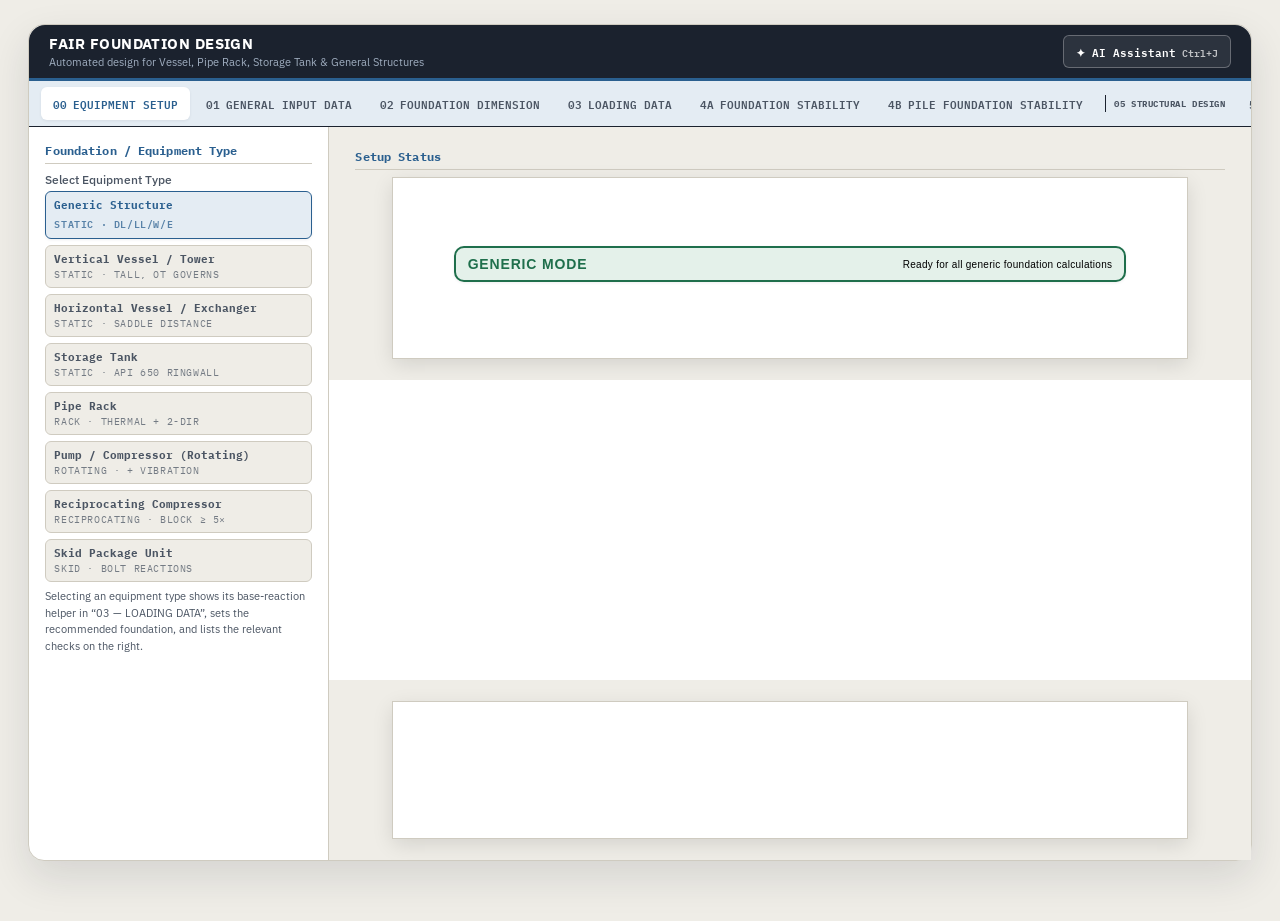
==== FAIR Foundation Design.html @ cb48cb33 "fix(4A): Foundation Stability status / UC now include the biaxial kern and overturning checks The ch" ====
<!DOCTYPE html>
<html lang="en">
<head>
<meta charset="UTF-8">
<meta name="viewport" content="width=device-width, initial-scale=1.0">
<title>FAIR Foundation Design — ACI 318M-19 / ASCE 7-22</title>
<link rel="preconnect" href="https://fonts.googleapis.com">
<link rel="preconnect" href="https://fonts.gstatic.com" crossorigin>
<link href="https://fonts.googleapis.com/css2?family=IBM+Plex+Mono:wght@400;500;600;700&family=IBM+Plex+Sans:wght@400;500;600;700&display=swap" rel="stylesheet">
<link rel="stylesheet" href="css/app.css?v=20261014c">
</head>
<body>
<div class="sheet">
  <div class="titleblock">
    <div class="tb-main">
      <h1>FAIR FOUNDATION DESIGN</h1>
      <p>Automated design for Vessel, Pipe Rack, Storage Tank &amp; General Structures</p>
    </div>
    <button type="button" class="tb-ai-btn" id="ai-assistant-toggle" aria-expanded="false" aria-controls="right-panel" title="Open AI Assistant (Ctrl+J)">✦ AI Assistant <kbd>Ctrl+J</kbd></button>
  </div>
  <div class="sidebar-menu">
      <div class="tab active" data-tab="setup"><span class="tab-code">00</span><span class="tab-label">EQUIPMENT SETUP</span></div>
      <div class="tab" data-tab="general"><span class="tab-code">01</span><span class="tab-label">GENERAL INPUT DATA</span></div>
      <div class="tab" data-tab="foundsize"><span class="tab-code">02</span><span class="tab-label">FOUNDATION DIMENSION</span></div>
      <div class="tab" data-tab="loadingdata"><span class="tab-code">03</span><span class="tab-label">LOADING DATA</span></div>
      <div class="tab" data-tab="foundation"><span class="tab-code">4A</span><span class="tab-label">FOUNDATION STABILITY</span></div>
      <div class="tab" data-tab="pile"><span class="tab-code">4B</span><span class="tab-label">PILE FOUNDATION STABILITY</span></div>
      <span class="tab-group-label" title="05 — Structural Design">05 STRUCTURAL DESIGN</span>
      <div class="tab" data-tab="pedcheck"><span class="tab-code">5A</span><span class="tab-label">PEDESTAL CHECK</span></div>
      <div class="tab" data-tab="capcheck"><span class="tab-code">5B</span><span class="tab-label">PILE CAP CHECK</span></div>
      <div class="tab" data-tab="bearing"><span class="tab-code">08</span><span class="tab-label">BEARING CAPACITY (SOIL)</span></div>
      <div class="tab" data-tab="settlement"><span class="tab-code">08B</span><span class="tab-label">SETTLEMENT (SOIL)</span></div>
      <div class="tab" data-tab="anchor"><span class="tab-code">09</span><span class="tab-label">ANCHOR BOLT DESIGN</span></div>
      <div class="tab" data-tab="summary"><span class="tab-code">11</span><span class="tab-label">SUMMARY REPORT</span></div>
  </div>
  <div class="layout-wrapper">
    <div class="main-content">
      <!-- EQUIPMENT SETUP INPUTS (UX Journey §9.1 — visual cards + dynamic adaptation) -->
      <div id="in-setup" style="display:block;">
        <div class="body-grid">
          <div class="inputs">
            <div class="section-label">Foundation / Equipment Type</div>
            <div class="field">
              <label id="eq-type-label">Select Equipment Type</label>
              <div class="radio-row eq-stack" id="eq-type" role="radiogroup" aria-labelledby="eq-type-label">
                <button data-val="generic" class="sel"><span class="eq-name">Generic Structure</span><span class="eq-cat">Static · DL/LL/W/E</span></button>
                <button data-val="vertical_vessel"><span class="eq-name">Vertical Vessel / Tower</span><span class="eq-cat">Static · tall, OT governs</span></button>
                <button data-val="horizontal_vessel"><span class="eq-name">Horizontal Vessel / Exchanger</span><span class="eq-cat">Static · saddle distance</span></button>
                <button data-val="tank"><span class="eq-name">Storage Tank</span><span class="eq-cat">Static · API 650 ringwall</span></button>
                <button data-val="piperack"><span class="eq-name">Pipe Rack</span><span class="eq-cat">Rack · thermal + 2-dir</span></button>
                <button data-val="pump"><span class="eq-name">Pump / Compressor (Rotating)</span><span class="eq-cat">Rotating · + vibration</span></button>
                <button data-val="pistonCompressor"><span class="eq-name">Reciprocating Compressor</span><span class="eq-cat">Reciprocating · block ≥ 5×</span></button>
                <button data-val="skid"><span class="eq-name">Skid Package Unit</span><span class="eq-cat">Skid · bolt reactions</span></button>
              </div>
              <div class="note">Selecting an equipment type shows its base-reaction helper in “03 — LOADING DATA”, sets the recommended foundation, and lists the relevant checks on the right.</div>
            </div>
            <div class="field" id="eq-saddle-field" style="display:none;">
              <label for="eq-saddle">Saddle distance, Ls <span class="unit">m</span></label>
              <input type="number" id="eq-saddle" value="6" min="0" step="0.1">
              <div class="note">Center-to-center of saddles — passed to the horizontal-vessel helper in Tab 03 (informational until wired).</div>
            </div>
          </div>
          <div class="results">
             <div class="section-label">Setup Status</div>
             <div id="setup-status" class="calc-panel active">
                <div class="verdict">
                  <div class="stamp">GENERIC MODE</div>
                  <div class="uc"><div class="lbl">Ready for all generic foundation calculations</div></div>
                </div>
             </div>
          </div>
        </div>
      </div>
      <!-- LOADING DATA (merged: equipment base reactions + wind/seismic generators + load combinations) -->
      <div id="in-loadingdata" style="display:none;">
      <!-- PIPE RACK SPECIFIC INPUTS -->
      <div id="in-piperack" style="display:none;">
        <div class="body-grid">
          <div class="inputs">
            <div class="section-label">Pipe Rack Column Reactions (Base)</div>
            <div class="field">
              <label>Dead Load (Empty Piping + Structure), De <span class="unit">kN</span></label>
              <div style="display:flex; gap:10px;">
                <input type="number" id="pr-de-p" placeholder="P (Axial)" value="150">
                <input type="number" id="pr-de-hx" placeholder="Hx" value="15">
                <input type="number" id="pr-de-hz" placeholder="Hz" value="5">
              </div>
            </div>
            <div class="field">
              <label>Operating Load (Fluid/Contents), Do <span class="unit">kN</span></label>
              <div style="display:flex; gap:10px;">
                <input type="number" id="pr-do-p" placeholder="P (Axial)" value="350">
                <input type="number" id="pr-do-hx" placeholder="Hx" value="0">
                <input type="number" id="pr-do-hz" placeholder="Hz" value="0">
              </div>
            </div>
            <div class="field">
              <label>Thermal Friction (Pipe on Shoe), Tf <span class="unit">kN</span></label>
              <div style="display:flex; gap:10px;">
                <input type="number" disabled placeholder="P" value="0">
                <input type="number" id="pr-tf-hx" placeholder="Hx (Trans)" value="30">
                <input type="number" id="pr-tf-hz" placeholder="Hz (Long)" value="80">
              </div>
              <div class="note">Friction forces from piping expansion. Usually applied 100% in longitudinal or 50% transverse.</div>
            </div>
            <div class="field">
              <label>Thermal Anchor (Fixed Point), Ta <span class="unit">kN</span></label>
              <div style="display:flex; gap:10px;">
                <input type="number" disabled placeholder="P" value="0">
                <input type="number" id="pr-ta-hx" placeholder="Hx (Trans)" value="0">
                <input type="number" id="pr-ta-hz" placeholder="Hz (Long)" value="150">
              </div>
            </div>
            <div class="field">
              <label>Wind Load (Transverse & Longitudinal), W — strength level <span class="unit">kN</span></label>
              <div style="display:flex; gap:10px;">
                <input type="number" id="pr-w-p" placeholder="P (Uplift/Down)" value="45">
                <input type="number" id="pr-w-hx" placeholder="Hx (Trans)" value="90">
                <input type="number" id="pr-w-hz" placeholder="Hz (Long)" value="35">
              </div>
            </div>
            <button type="button" id="pr-generate-combos" class="combo-add-btn" style="margin-top:15px; background:var(--pass); color:#fff; border:none; padding:10px; font-weight:bold; width:100%;">
              GENERATE PIPE RACK LOAD COMBINATIONS (PIP STC01015)
            </button>
            <div class="note" style="margin-top:10px;">Clicking this will automatically populate the Load Combinations section below with standard petrochemical combinations (Operating, Empty, Test + Wind/Seismic + Thermal). The wind value is taken as strength-level W, so the ASD combinations apply 0.6W (ASCE 7-22 §2.4.1).</div>
          </div>
          <div class="results">
             <div class="section-label">Pipe Rack Guidance</div>
             <div class="limits-box">
                <strong>PIP STC01015 / ASCE 7 Notes:</strong><br><br>
                - <strong>Tf (Friction):</strong> Typically considered acting in only one direction at a time. It does not act simultaneously with Wind/Seismic in extreme combinations unless specified.<br>
                - <strong>Ta (Anchor):</strong> Must be designed for the full calculated thermal force. <br>
                - <strong>Load Combos:</strong> For footing sizing (ASD), the load combinations usually take <i>D + Do + Ta + Tf</i> as the normal operating condition, and <i>D + Do + W/E + (Ta)</i> for environmental conditions.
             </div>
          </div>
        </div>
      </div>
      <!-- VESSEL AND TANK BASE REACTIONS -->
      <div id="in-vessel" style="display:none;">
  <div class="body-grid">
    <div class="inputs">
      <div class="section-label">Vertical Vessel Base Reactions</div>
      <div class="field">
        <label>Erection Weight, De <span class="unit">kN</span></label>
        <input type="number" id="vsl-de-p" placeholder="P (Axial)" value="200">
      </div>
      <div class="field">
        <label>Empty Weight, D <span class="unit">kN</span></label>
        <input type="number" id="vsl-d-p" placeholder="P (Axial)" value="250">
      </div>
      <div class="field">
        <label>Operating Fluid Weight, Do <span class="unit">kN</span></label>
        <input type="number" id="vsl-do-p" placeholder="P (Axial)" value="800">
      </div>
      <div class="field">
        <label>Test Fluid Weight, Dt <span class="unit">kN</span></label>
        <input type="number" id="vsl-dt-p" placeholder="P (Axial)" value="1200">
      </div>
      <div class="field">
        <label>Wind Load, W — strength level <span class="unit">kN, kN·m</span></label>
        <div style="display:flex; gap:10px;">
          <input type="number" id="vsl-w-h" placeholder="H (Shear)" value="150">
          <input type="number" id="vsl-w-m" placeholder="M (Moment)" value="1800">
        </div>
      </div>
      <div class="field">
        <label>Seismic Load, E <span class="unit">kN, kN·m</span></label>
        <div style="display:flex; gap:10px;">
          <input type="number" id="vsl-e-h" placeholder="H (Shear)" value="250">
          <input type="number" id="vsl-e-m" placeholder="M (Moment)" value="3000">
        </div>
      </div>
      <button type="button" id="vsl-generate-combos" class="combo-add-btn" style="margin-top:15px; background:var(--pass); color:#fff; border:none; padding:10px; font-weight:bold; width:100%;">
        GENERATE VESSEL LOAD COMBINATIONS
      </button>
    </div>
    <div class="results">
      <div class="section-label">Vessel Guidance</div>
      <div class="limits-box">
        Vessel combinations follow typical ASCE 7 / PIP standards.<br>
        Operating = D + Do<br>
        Test = D + Dt<br>
        Wind/Seismic govern extreme combinations.
      </div>
    </div>
  </div>
</div>
      <div id="in-tank" style="display:none;">
  <div class="body-grid">
    <div class="inputs">
      <div class="section-label">Storage Tank Base Reactions</div>
      <div class="field">
        <label>Empty Weight (Shell + Roof + Bottom), D <span class="unit">kN</span></label>
        <input type="number" id="tnk-d-p" placeholder="P (Axial)" value="500">
      </div>
      <div class="field">
        <label>Product Weight, Do <span class="unit">kN</span></label>
        <input type="number" id="tnk-do-p" placeholder="P (Axial)" value="4500">
      </div>
      <div class="field">
        <label>Test Water Weight, Dt <span class="unit">kN</span></label>
        <input type="number" id="tnk-dt-p" placeholder="P (Axial)" value="5500">
      </div>
      <div class="field">
        <label>Wind Load, W — strength level <span class="unit">kN, kN·m</span></label>
        <div style="display:flex; gap:10px;">
          <input type="number" id="tnk-w-h" placeholder="H (Shear)" value="300">
          <input type="number" id="tnk-w-m" placeholder="M (Moment)" value="1500">
        </div>
      </div>
      <div class="field">
        <label>Seismic Load, E <span class="unit">kN, kN·m</span></label>
        <div style="display:flex; gap:10px;">
          <input type="number" id="tnk-e-h" placeholder="H (Shear)" value="800">
          <input type="number" id="tnk-e-m" placeholder="M (Moment)" value="3200">
        </div>
      </div>
      <button type="button" id="tnk-generate-combos" class="combo-add-btn" style="margin-top:15px; background:var(--pass); color:#fff; border:none; padding:10px; font-weight:bold; width:100%;">
        GENERATE TANK LOAD COMBINATIONS
      </button>
    </div>
    <div class="results">
      <div class="section-label">Tank Guidance</div>
      <div class="limits-box">
        API 650 tank foundations typically use ringwalls or large slab foundations.<br>
        The product weight heavily governs bearing pressure.<br>
        Uplift due to wind or seismic overturning must be checked.
      </div>
    </div>
  </div>
</div>
      <!-- LOADING DATA — INPUT / OUTPUT SPLIT (Wind & Seismic generators moved to popup calculators to save space) -->
      <div id="in-loadcomb" class="combo-section">
    <div class="ld-grid">
    <div class="ld-inputs gen-tree">
    <details class="gt-group" open>
    <summary>Load Input Method</summary>
    <div class="gt-body">
    <div class="field">
      <span id="ld-mode-label" class="sr-only">Method</span>
      <div class="radio-row gt-radio" id="ld-mode" role="radiogroup" aria-labelledby="ld-mode-label">
        <button data-val="manual" class="sel">Manual Input (from components)</button>
        <button data-val="reaction">Support Reaction (from structural model)</button>
      </div>
    </div>
    </div>
    </details>
    <!-- Hidden from view per user request — "lc-dW"/"lc-dh" stay in the DOM (readonly, auto-filled by
         calcFoundSize()) since calcOneWay/calcTwoWay/etc. still read them via num('lc-dW')/num('lc-dh')
         for the top-of-footing -> bottom-of-footing self-weight load transfer. -->
    <div style="display:none;">
      <div class="section-label">Footing Self-Weight — Top → Bottom Transfer</div>
      <div class="field">
        <label for="lc-dW">Added weight, ΔW (footing + pedestal + backfill) <span class="unit">kN</span></label>
        <input type="number" id="lc-dW" value="50" min="0" readonly>
      </div>
      <div class="field">
        <label for="lc-dh">Height, Δh (top of footing/pedestal to underside of footing) <span class="unit">m</span></label>
        <input type="number" id="lc-dh" value="1.5" min="0" step="0.1" readonly>
      </div>
    </div>
    <!-- LOAD CASE: one input block per registered load type. Blocks tagged data-lc-codes are shown only while at
         least one of those codes is in lcLoadTypes (see renderLoadCaseInputs()); types without a dedicated block
         get synced P/H/M inputs in #lc-case-other. -->
    <details class="gt-group" open>
    <summary>Load Case</summary>
    <div class="gt-body">
    <button type="button" id="lc-open-loadtypes" class="combo-add-btn" style="background:transparent; margin-top:0;">⧉ Edit Load Types</button>
    <!-- Dead Load (D) — same synced P/H/M inputs as #lc-case-other, but kept first in the Load Case group. -->
    <div id="lc-case-D"></div>
    <div id="lc-case-L" data-lc-codes="L">
    <div class="gt-sub">Live Load (L)</div>
    <div class="field">
      <label for="ll-load-p">Live load, L <span class="unit">kN</span></label>
      <input type="number" id="ll-load-p" value="200" step="1">
    </div>
    </div>
    <div id="lc-case-Lr" data-lc-codes="Lr">
    <div class="gt-sub">Roof Live Load (Lr)</div>
    <div class="field">
      <label for="lr-load-p">Roof live load, Lr <span class="unit">kN</span></label>
      <input type="number" id="lr-load-p" value="0" step="1">
    </div>
    </div>
    <div id="ld-manual-fields">
    <div id="lc-case-EQ" data-lc-codes="E(E),E(O),E(T)">
    <div class="gt-sub">Equipment Load (E)</div>
    <div class="note" style="margin-top:-4px;">Straight from the mechanical/vendor datasheet — enter the reaction directly, no formula to fill in.</div>
    <div style="display:flex; gap:10px; flex-wrap:wrap;">
      <div class="field" style="flex:1; min-width:160px;" data-lc-codes="E(E)">
        <label for="eq-load-ee"><span>Equipment empty load, E<sub>E</sub></span> <span class="unit">kN</span></label>
        <input type="number" id="eq-load-ee" value="0" min="0" step="0.1">
      </div>
      <div class="field" style="flex:1; min-width:160px;" data-lc-codes="E(O)">
        <label for="eq-load-eo"><span>Equipment operating load, E<sub>O</sub></span> <span class="unit">kN</span></label>
        <input type="number" id="eq-load-eo" value="0" min="0" step="0.1">
      </div>
      <div class="field" style="flex:1; min-width:160px;" data-lc-codes="E(T)">
        <label for="eq-load-et"><span>Equipment test load, E<sub>T</sub></span> <span class="unit">kN</span></label>
        <input type="number" id="eq-load-et" value="0" min="0" step="0.1">
      </div>
    </div>
    </div>
    <div id="lc-case-W" data-lc-codes="WX,WZ,W">
    <div class="gt-sub">Wind Load (W)</div>
    <div style="display:flex; gap:10px; flex-wrap:wrap;">
      <div class="field" style="flex:1; min-width:160px;">
        <label for="wl-direct-Fx"><span>Wind shear, F<sub>x</sub></span> <span class="unit">kN</span></label>
        <input type="number" id="wl-direct-Fx" value="0" step="0.1">
      </div>
      <div class="field" style="flex:1; min-width:160px;">
        <label for="wl-direct-Mz"><span>Wind moment, M<sub>z</sub></span> <span class="unit">kN·m</span></label>
        <input type="number" id="wl-direct-Mz" value="0" step="0.1">
      </div>
    </div>
    <div style="display:flex; gap:10px; flex-wrap:wrap;">
      <div class="field" style="flex:1; min-width:160px;">
        <label for="wl-direct-Fz"><span>Wind shear, F<sub>z</sub></span> <span class="unit">kN</span></label>
        <input type="number" id="wl-direct-Fz" value="0" step="0.1">
      </div>
      <div class="field" style="flex:1; min-width:160px;">
        <label for="wl-direct-Mx"><span>Wind moment, M<sub>x</sub></span> <span class="unit">kN·m</span></label>
        <input type="number" id="wl-direct-Mx" value="0" step="0.1">
      </div>
    </div>
    <div style="display:flex; gap:8px; flex-wrap:wrap;">
      <button type="button" id="wl-direct-apply" class="combo-add-btn">Apply → fill Wind (W) row</button>
      <button type="button" id="wl-open-calc" class="combo-add-btn" style="background:transparent;">⧉ Calculate (ASCE 7-16 generator)</button>
    </div>
    </div>
    <div id="lc-case-S" data-lc-codes="EQX(O),EQZ(O),E,EQX(E),EQZ(E)">
    <div class="gt-sub">Seismic Load (EQ)</div>
    <div data-lc-codes="EQX(O),EQZ(O),E">
    <div class="note" style="margin-top:-4px;"><strong>Operating condition — EQX(O), EQZ(O)</strong> (121–122).</div>
    <div style="display:flex; gap:10px; flex-wrap:wrap;">
      <div class="field" style="flex:1; min-width:160px;">
        <label for="sg-direct-Fx"><span>Seismic shear, F<sub>x</sub></span> <span class="unit">kN</span></label>
        <input type="number" id="sg-direct-Fx" value="0" step="0.1">
      </div>
      <div class="field" style="flex:1; min-width:160px;">
        <label for="sg-direct-Mz"><span>Seismic moment, M<sub>z</sub></span> <span class="unit">kN·m</span></label>
        <input type="number" id="sg-direct-Mz" value="0" step="0.1">
      </div>
    </div>
    <div style="display:flex; gap:10px; flex-wrap:wrap;">
      <div class="field" style="flex:1; min-width:160px;">
        <label for="sg-direct-Fz"><span>Seismic shear, F<sub>z</sub></span> <span class="unit">kN</span></label>
        <input type="number" id="sg-direct-Fz" value="0" step="0.1">
      </div>
      <div class="field" style="flex:1; min-width:160px;">
        <label for="sg-direct-Mx"><span>Seismic moment, M<sub>x</sub></span> <span class="unit">kN·m</span></label>
        <input type="number" id="sg-direct-Mx" value="0" step="0.1">
      </div>
    </div>
    <div style="display:flex; gap:8px; flex-wrap:wrap;">
      <button type="button" id="sg-direct-apply" class="combo-add-btn">Apply → fill Seismic (E) row</button>
      <button type="button" id="sg-open-calc" class="combo-add-btn" style="background:transparent;">⧉ Calculate (ASCE 7-16 generator)</button>
    </div>
    </div>
    <div data-lc-codes="EQX(E),EQZ(E)">
    <div class="note" style="margin-top:10px;"><strong>Empty condition — EQX(E), EQZ(E)</strong> (111–116).</div>
    <div style="display:flex; gap:10px; flex-wrap:wrap;">
      <div class="field" style="flex:1; min-width:160px;">
        <label for="sg-direct-Fx-empty"><span>Seismic shear, F<sub>x</sub></span> <span class="unit">kN</span></label>
        <input type="number" id="sg-direct-Fx-empty" value="0" step="0.1">
      </div>
      <div class="field" style="flex:1; min-width:160px;">
        <label for="sg-direct-Mz-empty"><span>Seismic moment, M<sub>z</sub></span> <span class="unit">kN·m</span></label>
        <input type="number" id="sg-direct-Mz-empty" value="0" step="0.1">
      </div>
    </div>
    <div style="display:flex; gap:10px; flex-wrap:wrap;">
      <div class="field" style="flex:1; min-width:160px;">
        <label for="sg-direct-Fz-empty"><span>Seismic shear, F<sub>z</sub></span> <span class="unit">kN</span></label>
        <input type="number" id="sg-direct-Fz-empty" value="0" step="0.1">
      </div>
      <div class="field" style="flex:1; min-width:160px;">
        <label for="sg-direct-Mx-empty"><span>Seismic moment, M<sub>x</sub></span> <span class="unit">kN·m</span></label>
        <input type="number" id="sg-direct-Mx-empty" value="0" step="0.1">
      </div>
    </div>
    </div>
    </div>
    <!-- Load types with no dedicated block above (e.g. D, Lr, custom) — P/H/M inputs rendered and kept in sync with
         the Load Values table by renderLoadCaseInputs(). -->
    <div id="lc-case-other"></div>
    </div>
    </div>
    </details>
    <details class="gt-group" open>
    <summary>Load Combination</summary>
    <div class="gt-body">
    <button type="button" id="lc-open-combos" class="combo-add-btn" style="background:transparent; margin-top:0;">⧉ Edit Load Combinations (ASD)</button>
    <button type="button" class="combo-add-btn lrfd-open-btn" style="background:transparent;">⧉ Edit Load Combinations (LRFD)</button>
    </div>
    </details>
    <details class="gt-group" id="lc-values-group" open>
    <summary>Load Values</summary>
    <div class="gt-body">
    <div class="note" style="margin-top:0;">Support reactions from the structural model, per load type (P / H / M at top of pedestal).</div>
    <button type="button" id="lc-open-values" class="combo-add-btn" style="background:transparent;">⧉ Edit Load Values</button>
    </div>
    </details>
    <details class="gt-group" open>
    <summary>Auto Fill</summary>
    <div class="gt-body">
    <div class="gt-sub">Equipment Datasheet</div>
    <div class="gt-ai">
      <div class="gt-ai-desc">Upload a mechanical datasheet image, or paste its text → fills Equipment Load (E).</div>
      <div class="gt-ai-compose">
        <label for="eq-text-paste" class="sr-only">Paste datasheet text</label>
        <textarea id="eq-text-paste" class="gt-ai-chat" rows="3" placeholder="Equipment empty weight: 0.96 ton&#10;Operating weight: 1.06 ton&#10;Test weight: 1.23 ton"></textarea>
        <label class="gt-ai-attach" title="Upload datasheet image">
          <input type="file" id="eq-ocr-file" accept="image/*" class="sr-only">
          <svg viewBox="0 0 24 24" width="18" height="18" fill="none" stroke="currentColor" stroke-width="2" stroke-linecap="round" stroke-linejoin="round" aria-hidden="true"><path d="M12 16V4M6 10l6-6 6 6"/><path d="M4 16v3a1 1 0 0 0 1 1h14a1 1 0 0 0 1-1v-3"/></svg>
          <span>IMG</span>
        </label>
      </div>
      <div class="gt-ai-actions">
        <button type="button" id="eq-ocr-run" class="gt-ai-send" disabled>Run OCR</button>
        <button type="button" id="eq-text-parse" class="gt-ai-send">Parse Text</button>
      </div>
      <div class="note" id="eq-ocr-status">Upload an image, then click "Run OCR". Requires internet access the first time (downloads the OCR engine, a few MB).</div>
      <div class="gt-ai-warn"><span>⚠</span><span>Review extracted values before calculation.</span></div>
    </div>
    <div class="gt-sub">Load Combination Table</div>
    <div class="gt-ai">
      <div class="gt-ai-desc">Import a load combination table from a photo/screenshot.</div>
      <label class="gt-ai-upload">
        <input type="file" id="lc-ocr-file" accept="image/*" class="sr-only">
        ⇪ Upload Image
      </label>
      <div class="gt-ai-actions">
        <button type="button" id="lc-ocr-run" class="gt-ai-send" disabled>Run OCR</button>
      </div>
      <div class="note" id="lc-ocr-status">Upload an image, then click "Run OCR". Requires internet access the first time (downloads the OCR engine, a few MB).</div>
      <div class="gt-ai-warn"><span>⚠</span><span>Review extracted values before calculation.</span></div>
    </div>
    </div>
    </details>
    </div>
    <div class="ld-results">
    <div class="ld-page">
    <div class="report-header"><h2>03. Loading Data</h2></div>
    <div class="section-label" style="margin-top:0;">3.1 Load Case and Summary</div>
    <div id="dl-worksheet-container"></div>
    <div id="ll-load-preview"></div>
    <div id="lr-load-preview"></div>
    <div id="eq-load-preview"></div>
    <div id="eq-ocr-preview"></div>
    <div id="eq-ocr-review"></div>
    <div id="wl-direct-preview"></div>
    <div id="wind-calc-preview"></div>
    <div id="sg-direct-preview"></div>
    <div id="seismic-calc-preview"></div>
    <div id="load-summary-container"></div>
    <div class="section-label" style="margin-top:20px;">3.2 Load Combination</div>
    <div class="section-label" style="margin-top:16px;">3.2.1 ASD combinations (allowable stress design)</div>
    <div id="lc-combo-print-container"></div>
    <div id="lc-ocr-preview"></div>
    <div id="lc-ocr-review"></div>
    <div class="section-label" style="margin-top:20px;">3.2.2 LRFD combinations (strength design)</div>
    <div id="lrfd-combo-print-container"></div>
    <div class="section-label" style="margin-top:20px;">3.3 Load Result</div>
    <div class="section-label" style="margin-top:16px;">3.3.1 Load at top of pedestal (ASD)</div>
    <div class="overflow-x" id="lc-summary-top"></div>
    <div class="section-label" style="margin-top:20px;">3.3.2 Load at bottom of footing (ASD)</div>
    <div class="overflow-x" id="lc-summary-bottom"></div>
    <div class="section-label" style="margin-top:20px;">3.3.3 Load at top of pedestal (LRFD)</div>
    <div class="overflow-x" id="lrfd-summary-top"></div>
    <div class="section-label" style="margin-top:20px;">3.3.4 Load at base of pedestal (LRFD)</div>
    <div class="overflow-x" id="lrfd-summary-ped"></div>
    <div class="section-label" style="margin-top:20px;">3.3.5 Load at bottom of footing (LRFD)</div>
    <div class="overflow-x" id="lrfd-summary-bottom"></div>
    </div>
    </div>
    </div>
  </div>
      </div>
  <div class="body-grid">
    <!-- ============ INPUTS ============ -->
    <div class="inputs">
      <!-- GENERAL INPUT DATA -->
      <div id="in-general" class="gen-tree" style="display:none;">
        <div class="gt-project">
          <div class="gt-head">Project</div>
          <div class="field" style="margin-bottom:0;"><label for="gen-proj" class="sr-only">Equipment Name</label><input type="text" id="gen-proj" value="Patimban Vessel" placeholder="Equipment name"></div>
        </div>
        <details class="gt-group" open>
        <summary>Foundation</summary>
        <div class="gt-body">
        <div class="field">
          <span id="fs-support-label" class="sr-only">Foundation Type</span>
          <div class="radio-row gt-radio" id="fs-support" role="radiogroup" aria-labelledby="fs-support-label">
            <button data-val="shallow">Shallow Foundation</button>
            <button data-val="pile" class="sel">Deep Foundation</button>
          </div>
        </div>
        <div id="gen-pile-fields" style="display:none;">
          <div class="gt-sub">Pile Geometry</div>
          <div class="field">
            <label for="pf-type">Pile type</label>
            <input type="text" id="pf-type" value="Precast Spun Pile">
          </div>
          <div class="field">
            <label for="pf-dia"><span>Pile diameter, D</span> <span class="unit">mm</span></label>
            <input type="number" id="pf-dia" value="400" min="0" step="10">
          </div>
          <div class="field">
            <label for="pf-L"><span>Embedment length, L</span> <span class="unit">m</span></label>
            <input type="number" id="pf-L" value="12" min="0" step="0.5">
          </div>
          <div class="gt-sub">Pile Capacity Parameters</div>
          <div class="field">
            <label for="pf-Qc"><span>Allowable compression, P<sub>all</sub> (single pile)</span> <span class="unit">kN</span></label>
            <input type="number" id="pf-Qc" value="800" min="0">
          </div>
          <div class="field">
            <label for="pf-Qt"><span>Allowable uplift/tension, T<sub>all</sub> (single pile)</span> <span class="unit">kN</span></label>
            <input type="number" id="pf-Qt" value="300" min="0">
          </div>
          <div class="field">
            <label for="pf-Ql"><span>Allowable lateral, H<sub>all</sub> (single pile)</span> <span class="unit">kN</span></label>
            <input type="number" id="pf-Ql" value="80" min="0">
          </div>
        </div>
        <div class="gt-sub" id="gen-shallow-fs-section-label">Safety Factors</div>
        <div id="gen-shallow-fs-fields">
          <div class="field">
            <table class="gt-fs">
              <thead><tr><th></th><th>Permanent</th><th class="gt-fs-temp">Temporary</th></tr></thead>
              <tbody>
                <tr>
                  <th scope="row">Sliding FS</th>
                  <td><input type="number" id="fd-fsSlide-perm" value="1.5" min="0" step="0.1" aria-label="Min. sliding FS — Permanent (static)"></td>
                  <td class="gt-fs-temp"><div id="fd-fsSlide-temp-field"><input type="number" id="fd-fsSlide-temp" value="1.1" min="0" step="0.1" aria-label="Min. sliding FS — Temporary (seismic/wind)"></div></td>
                </tr>
                <tr>
                  <th scope="row">Overturning FS</th>
                  <td><input type="number" id="fd-fsOT-perm" value="1.5" min="0" step="0.1" aria-label="Min. overturning FS — Permanent (static)"></td>
                  <td class="gt-fs-temp"><div id="fd-fsOT-temp-field"><input type="number" id="fd-fsOT-temp" value="1.1" min="0" step="0.1" aria-label="Min. overturning FS — Temporary (seismic/wind)"></div></td>
                </tr>
              </tbody>
            </table>
          </div>
          <div class="field check-field">
            <label for="fd-fsDistinguish">
              <input type="checkbox" id="fd-fsDistinguish" checked>
              <span>Use different temporary FS</span>
            </label>
          </div>
          <div class="note">Permanent = static combinations; Temporary = wind/seismic combinations. Unchecked → Permanent FS applies to all.</div>
        </div>
        </div>
        </details>
        <details class="gt-group" open>
        <summary>Design Standard</summary>
        <div class="gt-body">
        <button type="button" id="gen-open-standards" class="combo-add-btn" style="background:transparent;">⧉ Edit Design Standards</button>
        </div>
        </details>
        <details class="gt-group" open>
        <summary>Material</summary>
        <div class="gt-body">
        <div class="gt-sub">Concrete</div>
        <div class="field">
          <label for="gen-fc"><span>Concrete strength, f'c</span> <span class="unit">MPa</span></label>
          <input type="number" id="gen-fc" value="30" min="0">
        </div>
        <div class="field">
          <label for="gen-gc"><span>Concrete unit weight, γ<sub>c</sub></span> <span class="unit">kN/m³</span></label>
          <input type="number" id="gen-gc" value="24" min="0" step="0.5">
        </div>
        <div class="field">
          <label for="gen-gl"><span>Lean concrete unit weight, γ<sub>L</sub></span> <span class="unit">kN/m³</span></label>
          <input type="number" id="gen-gl" value="22" min="0" step="0.5">
        </div>
        <div class="gt-sub">Reinforcement</div>
        <div class="field">
          <label for="gen-fy"><span>Rebar yield strength, f<sub>y</sub></span> <span class="unit">MPa</span></label>
          <input type="number" id="gen-fy" value="420" min="0">
        </div>
        <div class="gt-sub">Soil</div>
        <div class="field">
          <label for="gen-gs"><span>Soil unit weight, γ<sub>s</sub></span> <span class="unit">kN/m³</span></label>
          <input type="number" id="gen-gs" value="18" min="0" step="0.5">
        </div>
        </div>
        </details>
        <details class="gt-group" open>
        <summary>Auto Fill</summary>
        <div class="gt-body">
        <div class="gt-ai">
          <div class="gt-ai-desc">Upload your calculation documents and let AI extract project parameters.</div>
          <div class="gt-ai-compose">
            <label for="gen-ai-chat" class="sr-only">Chat / paste project data</label>
            <textarea id="gen-ai-chat" class="gt-ai-chat" rows="3" placeholder="Type project data, or upload a PDF → e.g. fc 30 MPa, fy 420 MPa, soil 18 kN/m3 ..."></textarea>
            <label class="gt-ai-attach" title="Upload PDF">
              <input type="file" id="gen-ai-file" accept="application/pdf,.pdf" class="sr-only">
              <svg viewBox="0 0 24 24" width="18" height="18" fill="none" stroke="currentColor" stroke-width="2" stroke-linecap="round" stroke-linejoin="round" aria-hidden="true"><path d="M12 16V4M6 10l6-6 6 6"/><path d="M4 16v3a1 1 0 0 0 1 1h14a1 1 0 0 0 1-1v-3"/></svg>
              <span>PDF</span>
            </label>
          </div>
          <div class="gt-ai-file" id="gen-ai-file-name"></div>
          <button type="button" id="gen-ai-chat-apply" class="gt-ai-send" disabled title="Not wired yet">Apply to Form</button>
          <div class="gt-ai-warn"><span>⚠</span><span>Review extracted values before calculation.</span></div>
          <div class="note" style="margin-top:8px;">Preview only — PDF extraction and chat parsing are not wired yet; no values are filled.</div>
        </div>
        </div>
        </details>
      </div>
      <!-- ONE-WAY INPUTS -->
      <div id="in-oneway" class="gen-tree" style="display:none;">
        <details class="gt-group" open>
        <summary>One-Way Shear (ACI 318M-19 §22.5)</summary>
        <div class="gt-body">
        <div class="gt-sub">Geometry</div>
        <div class="field">
          <label for="ow-bw"><span>Web width, b<sub>w</sub></span> <span class="unit">mm</span></label>
          <input type="number" id="ow-bw" value="1000" min="0">
        </div>
        <div class="field">
          <label for="ow-h"><span>Overall height, h (= H<sub>f</sub>, Tab 02)</span> <span class="unit">mm</span></label>
          <input type="number" id="ow-h" value="400" min="0" step="50" readonly>
        </div>
        <div class="field">
          <label for="ow-cc">Concrete cover, cc <span class="unit">mm</span></label>
          <input type="number" id="ow-cc" value="40" min="0">
        </div>
        <div class="field">
          <label for="ow-D">Main bar diameter, D <span class="unit">mm</span></label>
          <input type="number" id="ow-D" value="19" min="0">
        </div>
        <div class="note">Effective depth, d = h - cc - D = <strong id="ow-d-out">—</strong> mm. Simplified (excludes stirrup diameter/bar layers) — verify against actual detailing.</div>
        <div class="gt-sub">Material</div>
        <div class="note">f'c is set in "01 — GENERAL INPUT DATA".</div>
        <div class="field">
          <label id="ow-lambda-label">Concrete density class</label>
          <div class="radio-row" id="ow-lambda" role="radiogroup" aria-labelledby="ow-lambda-label">
            <button data-val="1.0" class="sel">Normal — λ=1.0</button>
            <button data-val="0.85">Sand-LW — λ=0.85</button>
            <button data-val="0.75">All-LW — λ=0.75</button>
          </div>
        </div>
        <div class="gt-sub">Method (§22.5.5)</div>
        <div class="field">
          <label id="ow-method-label">Calculation method</label>
          <div class="radio-row" id="ow-method" role="radiogroup" aria-labelledby="ow-method-label">
            <button data-val="detailed" class="sel">Detailed (22.5.5.1)</button>
            <button data-val="simplified">Simplified (Table 22.5.5.1)</button>
          </div>
        </div>
        <div class="field" id="ow-rho-field">
          <label for="ow-rho"><span>Longitudinal reinf. ratio, ρ<sub>w</sub></span> <span class="unit">%</span></label>
          <input type="number" id="ow-rho" value="0.5" step="0.01" min="0">
          <div class="note">ρ<sub>w</sub> = A<sub>s</sub> / (b<sub>w</sub>·d) at the section, tension side.</div>
        </div>
        <div class="field check-field">
          <label for="ow-avmin">
            <input type="checkbox" id="ow-avmin">
            <span>A<sub>v</sub> ≥ A<sub>v,min</sub> provided at section (§9.6.3.3)</span>
          </label>
          <div class="note">Simplified method (Table 22.5.5.1) is only permitted when this is checked, or when overall height h ≤ 250 mm.</div>
        </div>
        <div class="gt-sub">Demand</div>
        <div class="field">
          <label id="ow-vu-src-label"><span>V<sub>u</sub> source</span></label>
          <div class="radio-row" id="ow-vu-src" role="radiogroup" aria-labelledby="ow-vu-src-label">
            <button data-val="manual" class="sel">Manual input</button>
            <button data-val="piles">From pile reactions (LRFD)</button>
          </div>
        </div>
        <div id="ow-vu-piles-fields" style="display:none;">
          <div class="field">
            <label id="ow-dir-label">Section direction</label>
            <div class="radio-row" id="ow-dir" role="radiogroup" aria-labelledby="ow-dir-label">
              <button data-val="x" class="sel">⟂ x (b<sub>w</sub> = L<sub>f</sub>)</button>
              <button data-val="y">⟂ z (b<sub>w</sub> = B<sub>f</sub>)</button>
            </div>
          </div>
          <div class="note">Sections at d from the pedestal face (pedestal size and load point from Tab 02). b<sub>w</sub> must equal the cap width perpendicular to the section: <strong id="ow-bw-hint">—</strong> mm. Reactions come from the separate factored LRFD combinations.</div>
          <button type="button" class="combo-add-btn lrfd-open-btn">⧉ Edit LRFD Combinations</button>
        </div>
        <div class="field">
          <label for="ow-vu"><span>Factored shear, V<sub>u</sub></span> <span class="unit">kN</span></label>
          <input type="number" id="ow-vu" value="220" min="0">
        </div>
        <div id="opt-oneway"></div>
      </div>
        </details>
      </div>
      <!-- TWO-WAY INPUTS -->
      <div id="in-twoway" class="gen-tree" style="display:none;">
        <details class="gt-group" open>
        <summary>Punching Shear (ACI 318M-19 §22.6)</summary>
        <div class="gt-body">
        <div class="gt-sub">Column / Pedestal</div>
        <div class="field">
          <label for="tw-c1"><span>Dimension c<sub>1</sub></span> <span class="unit">mm</span></label>
          <input type="number" id="tw-c1" value="500" min="0">
        </div>
        <div class="field">
          <label for="tw-c2"><span>Dimension c<sub>2</sub></span> <span class="unit">mm</span></label>
          <input type="number" id="tw-c2" value="500" min="0">
        </div>
        <div class="note" id="tw-ped-src"></div>
        <div class="field">
          <label for="tw-h"><span>Overall height, h (= H<sub>f</sub>, Tab 02)</span> <span class="unit">mm</span></label>
          <input type="number" id="tw-h" value="400" min="0" step="50" readonly>
        </div>
        <div class="field">
          <label for="tw-cc">Concrete cover, cc <span class="unit">mm</span></label>
          <input type="number" id="tw-cc" value="40" min="0">
        </div>
        <div class="field">
          <label for="tw-D">Main bar diameter, D <span class="unit">mm</span></label>
          <input type="number" id="tw-D" value="19" min="0">
        </div>
        <div class="note">Effective depth, d = h - cc - D = <strong id="tw-d-out">—</strong> mm. Simplified — verify against actual (often two-way) bar layer detailing.</div>
        <div class="field">
          <label id="tw-loc-label">Column location</label>
          <div class="radio-row" id="tw-loc" role="radiogroup" aria-labelledby="tw-loc-label">
            <button data-val="interior" class="sel">Interior — α<sub>s</sub>=40</button>
            <button data-val="edge">Edge — α<sub>s</sub>=30</button>
            <button data-val="corner">Corner — α<sub>s</sub>=20</button>
          </div>
          <div class="note">Edge/corner b<sub>o</sub> assumes free edge(s) run along c<sub>2</sub>. Verify perimeter geometry against your sketch for non-standard cases.</div>
        </div>
        <div class="gt-sub">Material</div>
        <div class="note">f'c is set in "01 — GENERAL INPUT DATA".</div>
        <div class="field">
          <label id="tw-lambda-label">Concrete density class</label>
          <div class="radio-row" id="tw-lambda" role="radiogroup" aria-labelledby="tw-lambda-label">
            <button data-val="1.0" class="sel">Normal — λ=1.0</button>
            <button data-val="0.85">Sand-LW — λ=0.85</button>
            <button data-val="0.75">All-LW — λ=0.75</button>
          </div>
        </div>
        <div class="gt-sub">Demand</div>
        <div class="field">
          <label id="tw-vu-src-label"><span>V<sub>u</sub> source</span></label>
          <div class="radio-row" id="tw-vu-src" role="radiogroup" aria-labelledby="tw-vu-src-label">
            <button data-val="manual" class="sel">Manual input</button>
            <button data-val="piles">From pile reactions (LRFD)</button>
          </div>
        </div>
        <div id="tw-vu-piles-fields" style="display:none;">
          <div class="note">V<sub>u</sub> = pile reactions outside the critical perimeter at d/2 from the pedestal faces (c<sub>1</sub> along x, c<sub>2</sub> along z), centred on the pedestal (Tab 02 offset), from the separate factored LRFD combinations.</div>
          <button type="button" class="combo-add-btn lrfd-open-btn">⧉ Edit LRFD Combinations</button>
        </div>
        <div class="field">
          <label for="tw-muz"><span>Unbalanced moment M<sub>uz</sub> (bending along x)</span> <span class="unit">kN·m</span></label>
          <input type="number" id="tw-muz" value="0" step="10">
        </div>
        <div class="field">
          <label for="tw-mux"><span>Unbalanced moment M<sub>ux</sub> (bending along z)</span> <span class="unit">kN·m</span></label>
          <input type="number" id="tw-mux" value="0" step="10">
        </div>
        <div class="field">
          <label for="tw-vu"><span>Factored shear, V<sub>u</sub></span> <span class="unit">kN</span></label>
          <input type="number" id="tw-vu" value="850" min="0">
          <div class="note">The moments add the eccentric shear stress γ<sub>v</sub>M<sub>u</sub>c/J<sub>c</sub> (§8.4.4.2). With "From pile reactions" they are filled from the same LRFD combination (base of pedestal).</div>
        </div>
        <div id="opt-twoway"></div>
      </div>
        </details>
      </div>
      <!-- FOUNDATION STABILITY INPUTS -->
      <div id="in-foundation" class="gen-tree" style="display:none;">
        <details class="gt-group" open>
        <summary>Geotechnical</summary>
        <div class="gt-body">
        <div class="field">
          <label for="fd-mu">Base-soil friction coefficient, μ</label>
          <input type="number" id="fd-mu" value="0.4" min="0" step="0.05">
        </div>
        </div>
        </details>
        <details class="gt-group" open>
        <summary>Acceptance Criteria</summary>
        <div class="gt-body">
        <div class="field">
          <span id="fd-ecc-label" class="sr-only">Allowable eccentricity ratio, e/B</span>
          <div class="gt-sub" style="margin-top:2px;">Allowable eccentricity, e/B</div>
          <div class="radio-row gt-radio" id="fd-ecc" role="radiogroup" aria-labelledby="fd-ecc-label">
            <button data-val="0.1667" class="sel">1/6 — static (no uplift)</button>
            <button data-val="0.25">1/4 — extreme/seismic</button>
          </div>
        </div>
        <div class="note">Each combination is classified automatically: <strong>Temporary</strong> if it has a nonzero factor on a wind or seismic load (WX/WZ/EQX(E)/EQZ(E)/EQX(O)/EQZ(O)/W/E, or a custom type labelled "wind"/"seismic"), otherwise <strong>Permanent</strong> — see the "Case" column in the results.</div>
        </div>
        </details>
        <details class="gt-group" open>
        <summary>Linked Inputs</summary>
        <div class="gt-body">
        <div class="note" style="margin-top:0;">Read directly from other tabs — edit them there.</div>
        <button type="button" class="gt-link" onclick="switchWorkflowTab('foundsize')"><span>Footing / pedestal geometry</span><span class="gt-link-tab">02 →</span></button>
        <button type="button" class="gt-link" onclick="switchWorkflowTab('loadingdata')"><span>Loads &amp; load combinations</span><span class="gt-link-tab">03 →</span></button>
        <button type="button" class="gt-link" onclick="switchWorkflowTab('bearing')"><span>Allowable bearing, q<sub>a</sub></span><span class="gt-link-tab">08 →</span></button>
        <button type="button" class="gt-link" onclick="switchWorkflowTab('general')"><span>Minimum FS (sliding, overturning)</span><span class="gt-link-tab">01 →</span></button>
        </div>
        </details>
      </div>
      <!-- PILE FOUNDATION STABILITY INPUTS -->
      <div id="in-pile" class="gen-tree" style="display:none;">
        <details class="gt-group" open>
        <summary>Pile Layout</summary>
        <div class="gt-body">
        <div class="overflow-x">
          <table class="calc-table pile-table" id="pf-pile-table">
            <tr><th>Pile</th><th>x</th><th>z</th><th></th></tr>
            <tbody id="pf-pile-body"></tbody>
          </table>
        </div>
        <button type="button" id="pf-add-pile" class="combo-add-btn">+ Add pile</button>
        <div class="gt-sub">Grid generator</div>
        <div class="field">
          <label for="pf-gen-nx"><span>Columns (piles along x)</span></label>
          <input type="number" id="pf-gen-nx" value="2" min="1" step="1">
        </div>
        <div class="field">
          <label for="pf-gen-ny"><span>Rows (piles along z)</span></label>
          <input type="number" id="pf-gen-ny" value="2" min="1" step="1">
        </div>
        <div class="field">
          <label for="pf-gen-sx"><span>Spacing in x</span> <span class="unit">m</span></label>
          <input type="number" id="pf-gen-sx" value="1.2" min="0" step="0.05">
        </div>
        <div class="field">
          <label for="pf-gen-sy"><span>Spacing in z</span> <span class="unit">m</span></label>
          <input type="number" id="pf-gen-sy" value="1.2" min="0" step="0.05">
        </div>
        <button type="button" id="pf-gen-grid" class="combo-add-btn">Generate grid (replaces all piles)</button>
        <div class="note">M is applied biaxially: M<sub>z</sub> &gt; 0 compresses the +x side, M<sub>x</sub> &gt; 0 compresses the −z side.</div>
        </div>
        </details>
        <details class="gt-group" open>
        <summary>Diagram Display</summary>
        <div class="gt-body">
        <div class="field">
          <label class="pf-check"><input type="checkbox" id="pf-show-coords" checked> Show coordinates (x / z rulers)</label>
        </div>
        <div class="field">
          <label class="pf-check"><input type="checkbox" id="pf-show-dims" checked> Show dimensions (s<sub>min</sub>, e<sub>min</sub>)</label>
        </div>
        <div class="field">
          <label class="pf-check"><input type="checkbox" id="pf-show-marks" checked> Show CG and load point</label>
        </div>
        <div class="note">Applies to the plan view in the preview and in the printed report.</div>
        </div>
        </details>
        <details class="gt-group" open>
        <summary>Pile Cap Geometry</summary>
        <div class="gt-body">
        <div class="field">
          <label for="pf-t"><span>Pile cap thickness, t (= H<sub>f</sub>, Tab 02)</span> <span class="unit">m</span></label>
          <input type="number" id="pf-t" value="0.4" min="0" step="0.05" readonly>
        </div>
        <div class="gt-sub">Fit cap size to piles</div>
        <div class="field">
          <label for="pf-fit-edge">Edge distance, pile centre to cap edge</label>
          <div class="pf-lim-row"><input type="number" id="pf-fit-edge" min="0" step="0.1" placeholder="blank = warning limit"><select id="pf-fit-edge-u" aria-label="Unit"><option value="D" selected>× D</option><option value="mm">mm</option></select></div>
        </div>
        <button type="button" id="pf-fit-cap" class="combo-add-btn">Set B<sub>f</sub> × L<sub>f</sub> from the piles</button>
        <div class="note" id="pf-fit-msg">B<sub>f</sub> = 2·(largest |x| + edge), L<sub>f</sub> = 2·(largest |z| + edge), rounded up to 50 mm, written to Tab 02 (cap centred on the origin). If the edge field is blank, the edge-distance warning limit below is used.</div>
        </div>
        </details>
        <details class="gt-group" open>
        <summary>Spacing &amp; Edge Limits</summary>
        <div class="gt-body">
        <div class="field">
          <label for="pf-lim-smin">Minimum spacing c/c — FAIL below</label>
          <div class="pf-lim-row"><input type="number" id="pf-lim-smin" min="0" step="0.1" placeholder="from project spec"><select id="pf-lim-smin-u" aria-label="Unit"><option value="D" selected>× D</option><option value="mm">mm</option></select></div>
        </div>
        <div class="field">
          <label for="pf-lim-swarn">Recommended spacing c/c — warning below</label>
          <div class="pf-lim-row"><input type="number" id="pf-lim-swarn" min="0" step="0.1" placeholder="optional"><select id="pf-lim-swarn-u" aria-label="Unit"><option value="D" selected>× D</option><option value="mm">mm</option></select></div>
        </div>
        <div class="field">
          <label for="pf-lim-ewarn">Edge distance, pile centre to cap edge — warning below</label>
          <div class="pf-lim-row"><input type="number" id="pf-lim-ewarn" min="0" step="0.1" placeholder="from project spec"><select id="pf-lim-ewarn-u" aria-label="Unit"><option value="D" selected>× D</option><option value="mm">mm</option></select></div>
        </div>
        <div class="field">
          <label for="pf-lim-src">Source of the limits (printed in the report)</label>
          <input type="text" id="pf-lim-src" placeholder="e.g. Project spec Rev.2 §4.3">
        </div>
        </div>
        </details>
        <details class="gt-group" open>
        <summary>Group Efficiency (axial)</summary>
        <div class="gt-body">
        <div class="field">
          <label class="pf-check"><input type="checkbox" id="pf-eff-on" checked> Apply group efficiency</label>
        </div>
        <div class="field">
          <label for="pf-eff-type">Pile behaviour</label>
          <select id="pf-eff-type"><option value="friction" selected>Friction (reduce)</option><option value="end">End-bearing (Eg = 1)</option></select>
        </div>
        <div class="field">
          <label for="pf-eff-thr">No reduction when spacing ≥ (optional)</label>
          <div class="pf-lim-row"><input type="number" id="pf-eff-thr" min="0" step="0.1" placeholder="blank = always"><select id="pf-eff-thr-u" aria-label="Unit"><option value="D" selected>× D</option><option value="mm">mm</option></select></div>
        </div>
        <div class="field">
          <label for="pf-eff-manual"><span>Manual E<sub>g</sub> (0–1, optional)</span></label>
          <input type="number" id="pf-eff-manual" min="0" max="1" step="0.01" placeholder="blank = automatic">
        </div>
        <div class="note">A manual E<sub>g</sub> overrides the calculation — required for layouts that are not a regular m × n grid.</div>
        </div>
        </details>
        <details class="gt-group" open>
        <summary>Lateral Group (p-multipliers)</summary>
        <div class="gt-body">
        <div class="field">
          <label class="pf-check"><input type="checkbox" id="pf-lat-on" checked> Apply p-multipliers</label>
        </div>
        <div class="field">
          <label for="pf-lat-method">Method</label>
          <select id="pf-lat-method"><option value="governing" selected>Governing row (min Pm)</option><option value="average">Average of rows</option></select>
        </div>
        <div class="overflow-x">
          <table class="calc-table pm-table" id="pf-pm-table">
            <tr><th>s/D</th><th>Row 1</th><th>Row 2</th><th>Row 3+</th></tr>
            <tr><td><input type="number" id="pm-s1" value="3" min="0" step="0.5"></td><td><input type="number" id="pm-a1" value="0.8" min="0" max="1" step="0.05"></td><td><input type="number" id="pm-b1" value="0.4" min="0" max="1" step="0.05"></td><td><input type="number" id="pm-c1" value="0.3" min="0" max="1" step="0.05"></td></tr>
            <tr><td><input type="number" id="pm-s2" value="5" min="0" step="0.5"></td><td><input type="number" id="pm-a2" value="1" min="0" max="1" step="0.05"></td><td><input type="number" id="pm-b2" value="0.85" min="0" max="1" step="0.05"></td><td><input type="number" id="pm-c2" value="0.7" min="0" max="1" step="0.05"></td></tr>
          </table>
        </div>
        <div class="field">
          <label for="pf-pm-src">Source of this table (printed in the report)</label>
          <input type="text" id="pf-pm-src" placeholder="e.g. AASHTO LRFD 9th Ed. Table 10.7.2.4-1 / project spec">
        </div>
        <button type="button" id="pf-pm-reset" class="combo-add-btn">Reset to AASHTO table</button>
        <div class="note">Linear interpolation between the two spacings; below the first spacing the first row of values is held (warning), above the second the second is used.</div>
        </div>
        </details>
        <details class="gt-group" open>
        <summary>Linked Inputs</summary>
        <div class="gt-body">
        <button type="button" class="gt-link" onclick="switchWorkflowTab('general')"><span>Pile diameter &amp; capacities</span><span class="gt-link-tab">01 →</span></button>
        <button type="button" class="gt-link" onclick="switchWorkflowTab('foundsize')"><span>Pile cap / pedestal geometry</span><span class="gt-link-tab">02 →</span></button>
        <button type="button" class="gt-link" onclick="switchWorkflowTab('loadingdata')"><span>Loads &amp; load combinations</span><span class="gt-link-tab">03 →</span></button>
        </div>
        </details>
      </div>
      <!-- BEARING CAPACITY (SOIL) INPUTS -->
      <div id="in-bearing" style="display:none;">
        <div class="section-label">Soil Parameters</div>
        <div class="field">
          <label for="bc-c">Cohesion, c <span class="unit">kPa</span></label>
          <input type="number" id="bc-c" value="10" min="0">
        </div>
        <div class="field">
          <label for="bc-phi">Friction angle, π  <span class="unit">deg</span></label>
          <input type="number" id="bc-phi" value="30" min="0" max="50" step="0.5">
        </div>
        <div class="note">Soil unit weight γ is set in "01 — GENERAL INPUT DATA".</div>
        <div class="section-label">Footing Geometry</div>
        <div class="field">
          <label id="bc-shape-label">Footing shape</label>
          <div class="radio-row" id="bc-shape" role="radiogroup" aria-labelledby="bc-shape-label">
            <button data-val="strip">Strip</button>
            <button data-val="rectangular" class="sel">Rectangular</button>
            <button data-val="square">Square</button>
            <button data-val="circular">Circular</button>
          </div>
        </div>
        <div class="field">
          <label for="bc-B">Width, B — shorter side (diameter if circular) <span class="unit">m</span></label>
          <input type="number" id="bc-B" value="2.0" min="0" step="0.1">
        </div>
        <div class="field">
          <label for="bc-L">Length, L — longer side (ignored if strip/square/circular) <span class="unit">m</span></label>
          <input type="number" id="bc-L" value="3.0" min="0" step="0.1">
        </div>
        <div class="field">
          <label for="bc-Df"><span>Depth of footing, D<sub>f</sub></span> <span class="unit">m</span></label>
          <input type="number" id="bc-Df" value="1.5" min="0" step="0.1">
        </div>
        <div class="note">Shape, B, L and D<sub>f</sub> are taken from the footing in "02 — FOUNDATION DIMENSION" (B = shorter side) — edit them there.</div>
        <div class="section-label">Method</div>
        <div class="field">
          <label id="bc-method-label">Bearing capacity formula</label>
          <div class="radio-row" id="bc-method" role="radiogroup" aria-labelledby="bc-method-label">
            <button data-val="terzaghi" class="sel">Terzaghi (1943)</button>
            <button data-val="meyerhof">Meyerhof (1963)</button>
          </div>
        </div>
        <div class="field" id="bc-failure-field">
          <label id="bc-failure-label">Terzaghi failure mode</label>
          <div class="radio-row" id="bc-failure" role="radiogroup" aria-labelledby="bc-failure-label">
            <button data-val="general" class="sel">General shear</button>
            <button data-val="local">Local shear</button>
          </div>
          <div class="note">Local shear uses reduced strength c′=(2/3)c, π ′=arctan[(2/3)tanπ ] — for loose sand/soft clay per Terzaghi's original criterion.</div>
        </div>
        <div class="field" id="bc-incl-field" style="display:none;">
          <label for="bc-beta">Load inclination from vertical, β <span class="unit">deg</span></label>
          <input type="number" id="bc-beta" value="0" min="0" max="89" step="1">
        </div>
        <div class="section-label">Safety Factor</div>
        <div class="field">
          <label for="bc-FS">Factor of safety, FS</label>
          <input type="number" id="bc-FS" value="3.0" min="1" step="0.1">
        </div>
      </div>
      <!-- SETTLEMENT (SOIL) INPUTS -->
      <div id="in-settlement" style="display:none;">
        <div class="section-label">Soil — SPT Correlation (soilProperties.js)</div>
        <div class="field">
          <label for="st-N">Field SPT, N <span class="unit">blows/300mm</span></label>
          <input type="number" id="st-N" value="10" min="0" step="1">
        </div>
        <div class="field">
          <label for="st-sigmaV">Overburden at test depth, σv <span class="unit">kPa</span></label>
          <input type="number" id="st-sigmaV" value="100" min="0" step="1">
        </div>
        <div class="field">
          <label for="st-ER">Energy ratio, ER <span class="unit">%</span></label>
          <input type="number" id="st-ER" value="60" min="0" step="1">
        </div>
        <div class="field">
          <label for="st-soilType">Soil type</label>
          <select id="st-soilType">
            <option value="sand" selected>Sand (granular — φ from SPT)</option>
            <option value="clay">Clay (cohesive — cu from SPT)</option>
          </select>
        </div>
        <div class="field">
          <label for="st-k">Stroud k for cu = k·N60 <span class="unit">kPa</span></label>
          <input type="number" id="st-k" value="5" min="0" step="0.5">
        </div>
        <div class="section-label">Elastic (Immediate) Settlement — Footing &amp; Load</div>
        <div class="field">
          <label for="st-qNet">Net contact pressure, q_net <span class="unit">kPa</span></label>
          <input type="number" id="st-qNet" value="100" min="0" step="1">
        </div>
        <div class="field">
          <label for="st-B">Footing width, B <span class="unit">m</span></label>
          <input type="number" id="st-B" value="2.0" min="0" step="0.1">
        </div>
        <div class="field">
          <label for="st-L">Footing length, L <span class="unit">m</span></label>
          <input type="number" id="st-L" value="3.0" min="0" step="0.1">
        </div>
        <div class="field">
          <label for="st-Es">Soil modulus, Es <span class="unit">kPa</span></label>
          <input type="number" id="st-Es" value="15000" min="0" step="100">
        </div>
        <div class="note">Hint Es dari korelasi SPT (Bowles: granular 500·(N60+15); kohesif 300–500·cu) ditampilkan di hasil sebagai pembanding — override manual bila punya data lab.</div>
        <div class="field">
          <label for="st-nu">Poisson ratio, ν</label>
          <input type="number" id="st-nu" value="0.3" min="0" max="0.5" step="0.01">
        </div>
        <div class="field">
          <label for="st-rigid">Footing rigidity</label>
          <select id="st-rigid">
            <option value="rigid" selected>Rigid (×0.8)</option>
            <option value="flexible">Flexible center (×1.0)</option>
          </select>
        </div>
        <div class="field">
          <button type="button" id="st-copy-bearing" class="combo-add-btn">← Copy B / L from Bearing tab</button>
        </div>
        <div class="section-label">Consolidation (Clay Layer) — set H=0 to skip</div>
        <div class="field">
          <label for="st-H">Compressible layer thickness, H <span class="unit">m</span></label>
          <input type="number" id="st-H" value="0" min="0" step="0.1">
        </div>
        <div class="field">
          <label for="st-e0">Initial void ratio, e0</label>
          <input type="number" id="st-e0" value="0.8" min="0" step="0.01">
        </div>
        <div class="field">
          <label for="st-Cc">Compression index, Cc</label>
          <input type="number" id="st-Cc" value="0.3" min="0" step="0.01">
        </div>
        <div class="field">
          <label for="st-Cr">Recompression index, Cr</label>
          <input type="number" id="st-Cr" value="0.03" min="0" step="0.005">
        </div>
        <div class="field">
          <label for="st-sv0">Initial vertical stress, σv0 <span class="unit">kPa</span></label>
          <input type="number" id="st-sv0" value="50" min="0" step="1">
        </div>
        <div class="field">
          <label for="st-dSigma">Added stress Δσ <span class="unit">kPa</span></label>
          <input type="number" id="st-dSigma" value="40" min="0" step="1">
        </div>
        <div class="field">
          <label for="st-pc">Preconsolidation pc <span class="unit">kPa</span> (blank = NC)</label>
          <input type="number" id="st-pc" placeholder="e.g. 80 — empty = normally consolidated" min="0" step="1">
        </div>
        <div class="section-label">Allowable Limits</div>
        <div class="field">
          <label for="st-allowTotal">Allowable total settlement <span class="unit">mm</span></label>
          <input type="number" id="st-allowTotal" value="25" min="0" step="1">
        </div>
        <div class="field">
          <label for="st-diff">Estimated differential settlement <span class="unit">mm</span></label>
          <input type="number" id="st-diff" value="5" min="0" step="1">
        </div>
        <div class="field">
          <label for="st-allowDiff">Allowable differential <span class="unit">mm</span></label>
          <input type="number" id="st-allowDiff" value="19" min="0" step="1">
        </div>
        <div class="note">Methods: elastic Se = q·B·(1−ν²)/Es·If (Steinbrenner fit, rigid ×0.8); consolidation Sc 1-D single layer (Cc/Cr, log10). Limits default 25 mm total / 19 mm differential for static equipment — verify vs project criteria.</div>
      </div>
      <!-- ANCHOR BOLT DESIGN INPUTS -->
      <div id="in-anchor" style="display:none;">
        <div class="section-label">Bolt Layout (manual coordinates, mm)</div>
        <div class="overflow-x">
          <table class="calc-table pile-table" id="ab-bolt-table">
            <tr><th>Bolt</th><th>x</th><th>z</th><th></th></tr>
            <tbody id="ab-bolt-body"></tbody>
          </table>
        </div>
        <button type="button" id="ab-add-bolt" class="combo-add-btn">+ Add bolt</button>
        <div class="note">x, y relative to any fixed origin — the group centroid is computed automatically. Loads used here are the <strong>factored LRFD combinations (LC201+) at the top of the pedestal</strong> (base plate level) — see "03 — LOADING DATA", Table 3.3.3.</div>
        <div class="section-label">Pedestal Geometry</div>
        <div class="field">
          <label for="ab-Bp"><span>Pedestal width, B<sub>p</sub> (shear/moment direction, x)</span> <span class="unit">mm</span></label>
          <input type="number" id="ab-Bp" value="1250" min="0" step="10" readonly>
        </div>
        <div class="field">
          <label for="ab-Lp"><span>Pedestal length, L<sub>p</sub> (perpendicular, z)</span> <span class="unit">mm</span></label>
          <input type="number" id="ab-Lp" value="1250" min="0" step="10" readonly>
        </div>
        <div class="note" id="ab-ped-src"></div>
        <div class="note">Pedestal is assumed centered on the bolt group centroid. Edge distance c<sub>a1</sub> for concrete shear breakout is computed automatically per bolt (governing = smallest value in the group) instead of being entered manually.</div>
        <div class="section-label">Bolt Properties</div>
        <div class="field">
          <label for="ab-da"><span>Nominal diameter, d<sub>a</sub></span> <span class="unit">mm</span></label>
          <input type="number" id="ab-da" value="24" min="0">
        </div>
        <div class="field">
          <label for="ab-Ase"><span>Effective tensile stress area, A<sub>se</sub></span> <span class="unit">mm²</span></label>
          <input type="number" id="ab-Ase" value="353" min="0">
        </div>
        <div class="field">
          <label for="ab-futa"><span>Ultimate tensile strength, f<sub>uta</sub></span> <span class="unit">MPa</span></label>
          <input type="number" id="ab-futa" value="830" min="0">
        </div>
        <div class="field">
          <label for="ab-hef"><span>Effective embedment depth, h<sub>ef</sub></span> <span class="unit">mm</span></label>
          <input type="number" id="ab-hef" value="300" min="0">
        </div>
        <div class="field">
          <label for="ab-Abrg"><span>Bearing area of head/washer, A<sub>brg</sub></span> <span class="unit">mm²</span></label>
          <input type="number" id="ab-Abrg" value="1000" min="0">
        </div>
        <div class="section-label">Concrete &amp; Anchor Type</div>
        <div class="note">f'c is set in "01 — GENERAL INPUT DATA".</div>
        <div class="field">
          <label for="ab-lambda"><span>Lightweight factor, λ<sub>a</sub></span></label>
          <input type="number" id="ab-lambda" value="1.0" min="0" step="0.05">
        </div>
        <div class="field">
          <label id="ab-type-label">Anchor type</label>
          <div class="radio-row" id="ab-type" role="radiogroup" aria-labelledby="ab-type-label">
            <button data-val="cast-in" class="sel">Cast-in</button>
            <button data-val="post-installed">Post-installed</button>
          </div>
        </div>
        <div class="field">
          <label id="ab-crack-label">Concrete condition</label>
          <div class="radio-row" id="ab-crack" role="radiogroup" aria-labelledby="ab-crack-label">
            <button data-val="cracked" class="sel">Cracked</button>
            <button data-val="uncracked">Uncracked</button>
          </div>
        </div>
        <div class="section-label">Strength Reduction Factors, π  (Condition B default — editable)</div>
        <div class="field">
          <label for="ab-phi-Nsa"><span>π , steel tension (N<sub>sa</sub>)</span></label>
          <input type="number" id="ab-phi-Nsa" value="0.75" min="0" max="1" step="0.05">
        </div>
        <div class="field">
          <label for="ab-phi-Ncb"><span>π , concrete breakout tension (N<sub>cb</sub>)</span></label>
          <input type="number" id="ab-phi-Ncb" value="0.65" min="0" max="1" step="0.05">
        </div>
        <div class="field">
          <label for="ab-phi-Npn"><span>π , pullout (N<sub>pn</sub>)</span></label>
          <input type="number" id="ab-phi-Npn" value="0.65" min="0" max="1" step="0.05">
        </div>
        <div class="field">
          <label for="ab-phi-Vsa"><span>π , steel shear (V<sub>sa</sub>)</span></label>
          <input type="number" id="ab-phi-Vsa" value="0.65" min="0" max="1" step="0.05">
        </div>
        <div class="field">
          <label for="ab-phi-Vcb"><span>π , concrete breakout shear (V<sub>cb</sub>)</span></label>
          <input type="number" id="ab-phi-Vcb" value="0.70" min="0" max="1" step="0.05">
        </div>
        <div class="field">
          <label for="ab-phi-Vcp"><span>π , pryout (V<sub>cp</sub>)</span></label>
          <input type="number" id="ab-phi-Vcp" value="0.70" min="0" max="1" step="0.05">
        </div>
      </div>
      <!-- PEDESTAL & PILE CAP REBAR INPUTS -->
      <div id="in-rebar" class="gen-tree" style="display:none;">
        <details class="gt-group" open>
        <summary>Pedestal Reinforcement (P-M)</summary>
        <div class="gt-body">
        <div class="gt-sub">Pedestal — Cross-Section</div>
        <div class="field">
          <label for="rb-Bp"><span>Depth in bending direction, B<sub>p</sub></span> <span class="unit">mm</span></label>
          <input type="number" id="rb-Bp" value="800" min="0" step="10">
        </div>
        <div class="field">
          <label for="rb-Lp"><span>Width perpendicular, L<sub>p</sub></span> <span class="unit">mm</span></label>
          <input type="number" id="rb-Lp" value="800" min="0" step="10">
        </div>
        <div class="note" id="rb-ped-src"></div>
        <div class="field">
          <label for="rb-cover">Cover to bar centroid, d′ <span class="unit">mm</span></label>
          <input type="number" id="rb-cover" value="65" min="0">
        </div>
        <div class="note">f'c and fy are set in "01 — GENERAL INPUT DATA".</div>
        <div class="field">
          <label for="rb-bar"><span>Bar diameter, d<sub>b</sub></span> <span class="unit">mm</span></label>
          <input type="number" id="rb-bar" value="25" min="0">
        </div>
        <div class="note">Simplified 2-layer symmetric reinforcement (bars lumped at the two faces perpendicular to bending, at d′ from each face) — a conservative/common approximation for a full 4-side interaction diagram. Loads used are <strong>top of footing/pedestal</strong> P, M from the "03 — LOADING DATA" tab (same as anchor bolt design).</div>
        </div>
        </details>
      </div>
      <!-- PILE CAP FLEXURE INPUTS (split from the former combined rebar tab; still computed by calcRebar()) -->
      <div id="in-rebarcap" class="gen-tree" style="display:none;">
        <details class="gt-group" open>
        <summary>Pile Cap Flexure</summary>
        <div class="gt-body">
        <div class="gt-sub">Pile Cap — Section &amp; Cover</div>
        <div class="field">
          <label for="rb-Lcap"><span>Cap width ⟂ x-bending, L<sub>cap</sub> (= L<sub>f</sub>)</span> <span class="unit">mm</span></label>
          <input type="number" id="rb-Lcap" value="2400" min="0" step="10" readonly>
        </div>
        <div class="field">
          <label for="rb-Bcap"><span>Cap width ⟂ z-bending, B<sub>cap</sub> (= B<sub>f</sub>)</span> <span class="unit">mm</span></label>
          <input type="number" id="rb-Bcap" value="2400" min="0" step="10" readonly>
        </div>
        <div class="note">Both widths, the pedestal size B<sub>p</sub> × L<sub>p</sub> and the load point are read from "02 — FOUNDATION DIMENSION" — edit them there. The pedestal size is shown here only when Tab 02 has a pedestal.</div>
        <div class="field">
          <label for="rb-t"><span>Pile cap thickness, t (= H<sub>f</sub>, Tab 02)</span> <span class="unit">mm</span></label>
          <input type="number" id="rb-t" value="400" min="0" step="10" readonly>
        </div>
        <div class="field">
          <label for="rb-cc">Concrete cover, cc <span class="unit">mm</span></label>
          <input type="number" id="rb-cc" value="75" min="0">
        </div>
        <div class="field">
          <label for="rb-capbar"><span>Bar diameter (flexural), d<sub>b,cap</sub></span> <span class="unit">mm</span></label>
          <input type="number" id="rb-capbar" value="25" min="0">
        </div>
        <div class="note">Critical section for moment is taken at the pedestal face (x = ±B<sub>p</sub>/2 from the pedestal centre), summing the pile reactions beyond that section. The pile layout, load point and group model come from "4B — PILE FOUNDATION STABILITY"; the reactions are those of the separate <strong>factored (LRFD)</strong> combinations below.</div>
        <button type="button" class="combo-add-btn lrfd-open-btn">⧉ Edit LRFD Combinations</button>
        </div>
        </details>
      </div>
      <!-- SUMMARY REPORT -->
      <div id="in-summary" style="display:none;">
        <div class="section-label">Report — Project Info</div>
        <div class="field"><label for="rpt-project">Project name</label><input type="text" id="rpt-project" placeholder="e.g. Pump Foundation P-101"></div>
        <div class="field"><label for="rpt-location">Location / Client</label><input type="text" id="rpt-location"></div>
        <div class="field"><label for="rpt-by">Calculated by</label><input type="text" id="rpt-by"></div>
        <div class="field"><label for="rpt-date">Date</label><input type="text" id="rpt-date" placeholder="YYYY-MM-DD"></div>
        <div class="field"><label for="rpt-rev">Revision</label><input type="text" id="rpt-rev" value="0"></div>
        <div class="section-label">Report — Document Header (optional)</div>
        <div class="field check-field">
          <label for="rpt-use-docheader">
            <input type="checkbox" id="rpt-use-docheader">
            <span>Use formal document control header (doc IDs, logos, page/revision box)</span>
          </label>
        </div>
        <div id="rpt-docheader-fields" style="display:none;">
          <div class="field"><label for="rpt-companyDocId">Company Document ID</label><input type="text" id="rpt-companyDocId" placeholder="e.g. 23026-O-01-00000-SVY-REP-0001"></div>
          <div class="field"><label for="rpt-contractorDocId">Contractor Document ID</label><input type="text" id="rpt-contractorDocId" placeholder="-"></div>
          <div class="field"><label for="rpt-pages">No. of Pages</label><input type="text" id="rpt-pages" placeholder="e.g. 4 / 85"></div>
          <div class="field">
            <label for="rpt-logo1">Left logo</label>
            <input type="file" id="rpt-logo1" accept="image/*">
            <div id="rpt-logo1-preview"></div>
          </div>
          <div class="field">
            <label for="rpt-logo2">Right logo</label>
            <input type="file" id="rpt-logo2" accept="image/*">
            <div id="rpt-logo2-preview"></div>
          </div>
          <div class="note">Uses the "Project name" field above as the document title, and "Revision" above as the revision number.</div>
        </div>
        <div class="section-label">Report — Sections (include, reorder, page breaks)</div>
        <div class="overflow-x">
          <table class="calc-table combo-table" id="rpt-block-table">
            <tr><th>✓</th><th>Section</th><th>Order</th><th>New page</th></tr>
            <tbody id="rpt-block-body"></tbody>
          </table>
        </div>
        <div class="note">Content for each section is whatever that tab last computed — open a tab at least once this session so it has a result before generating.</div>
        <button type="button" id="rpt-generate" class="combo-add-btn">» Generate / Refresh Report</button>
        <button type="button" id="summary-print" class="combo-add-btn">🖨 Print / Save as PDF</button>
        <div class="note">Printing hides the input sidebar and tab bar automatically, leaving only the assembled report below.</div>
      </div>
      <!-- FOUNDATION SIZING INPUTS -->
      <div id="in-foundsize" class="gen-tree" style="display:none;">
        <details class="gt-group" open>
        <summary>Foundation</summary>
        <div class="gt-body">
        <div class="field">
          <span id="fs-type-label" class="sr-only">Foundation</span>
          <div class="radio-row gt-radio" id="fs-type" role="radiogroup" aria-labelledby="fs-type-label">
            <button data-val="pedestal" class="sel" id="fs-type-pedestal-btn">Footing + Pedestal</button>
            <button data-val="block" id="fs-type-block-btn">Footing Only</button>
          </div>
        </div>
        </div>
        </details>
        <details class="gt-group" open>
        <summary>Footing</summary>
        <div class="gt-body">
        <div class="gt-sub" id="fs-footing-section-label">Footing / Pile Cap Dimensions</div>
        <div style="display:flex; gap:10px;"><div class="field" style="flex:1;"><label for="fs-Bf"><span id="fs-Bf-label">Width, B<sub>f</sub></span> <span class="unit">m</span></label><input type="number" id="fs-Bf" value="2.4" min="0" step="0.05" placeholder="Bf"></div><div class="field" style="flex:1;"><label for="fs-Lf"><span id="fs-Lf-label">Length, L<sub>f</sub></span> <span class="unit">m</span></label><input type="number" id="fs-Lf" value="2.4" min="0" step="0.05" placeholder="Lf"></div></div>
        <div class="field">
          <label for="fs-Hf"><span id="fs-Hf-label">Height, H<sub>f</sub></span> <span class="unit">m</span></label>
          <input type="number" id="fs-Hf" value="0.4" min="0" step="0.05">
        </div>
        <div class="field">
          <label for="fs-Df"><span title="Depth of foundation bottom below ground">Depth, D<sub>f</sub></span> <span class="unit">m</span></label>
          <input type="number" id="fs-Df" value="1" min="0" step="0.05">
        </div>
        <div id="fs-grout-slot-footing"></div>
        <!-- Lean concrete inputs hidden from the Footing panel; still read by calcFoundSize() with these defaults -->
        <div id="fs-lean-fields" style="display:none;">
        <div class="gt-sub">Lean Concrete (Blinding)</div>
        <div class="field">
          <label for="fs-lean-proj"><span id="fs-lean-proj-label">Edge projection beyond footing (each side), e</span> <span class="unit">m</span></label>
          <input type="number" id="fs-lean-proj" value="0.1" min="0" step="0.05">
        </div>
        <div class="field">
          <label for="fs-lean-t"><span>Lean concrete thickness, t<sub>L</sub></span> <span class="unit">m</span></label>
          <input type="number" id="fs-lean-t" value="0.05" min="0" step="0.01">
        </div>
        </div>
        </div>
        </details>
        <details class="gt-group" id="fs-pedestal-group" open>
        <summary>Pedestal</summary>
        <div class="gt-body">
        <div id="fs-pedestal-fields">
          <div class="gt-sub">Pedestal Dimensions</div>
          <div style="display:flex; gap:10px;"><div class="field" style="flex:1;"><label for="fs-Bp"><span>Width, B<sub>p</sub></span> <span class="unit">m</span></label><input type="number" id="fs-Bp" value="1.25" min="0" step="0.05" placeholder="Bp"></div><div class="field" style="flex:1;"><label for="fs-Lp"><span>Length, L<sub>p</sub></span> <span class="unit">m</span></label><input type="number" id="fs-Lp" value="1.25" min="0" step="0.05" placeholder="Lp"></div></div>
          <div class="field">
            <label for="fs-Gp"><span>Height above ground, G<sub>p</sub></span> <span class="unit">m</span></label>
            <input type="number" id="fs-Gp" value="0.275" min="0" step="0.025">
          </div>
          <div class="gt-sub">Offset</div>
          <div style="display:flex; gap:10px;"><div class="field" style="flex:1;"><label for="fs-OffX"><span>Offset X, Off<sub>X</sub></span> <span class="unit">m</span></label><input type="number" id="fs-OffX" value="0" step="0.05" placeholder="Offset X"></div><div class="field" style="flex:1;"><label for="fs-OffZ"><span>Offset Z, Off<sub>Z</sub></span> <span class="unit">m</span></label><input type="number" id="fs-OffZ" value="0" step="0.05" placeholder="Offset Z"></div></div>
          <!-- Grouting block lives here for Footing + Pedestal; calcFoundSize() moves it to #fs-grout-slot-footing
               for Footing / Pile Cap Only (same element, same ids). -->
          <div id="fs-grout-slot-pedestal">
          <div id="fs-grout-block">
          <div class="gt-sub">Grouting</div>
          <div class="field check-field">
            <label for="fs-grout">
              <input type="checkbox" id="fs-grout">
              <span id="fs-grout-label">Grouting above pedestal</span>
            </label>
          </div>
          <div class="field" id="fs-grout-t-field" style="display:none;">
            <label for="fs-grout-t"><span>Grout thickness, t<sub>grout</sub></span> <span class="unit">mm</span></label>
            <input type="number" id="fs-grout-t" value="25" min="0" step="5">
          </div>
          </div>
          </div>
        </div>
        </div>
        </details>
        <details class="gt-group" id="fs-pile-fields" open>
        <summary>Pile</summary>
        <div class="gt-body">
          <div class="field">
            <label for="fs-hpile">Embedded pile in pile cap, h <span class="unit">m</span></label>
            <input type="number" id="fs-hpile" value="0.10" min="0" step="0.01">
          </div>
        </div>
        </details>
        <details class="gt-group" open>
        <summary>Auto Fill</summary>
        <div class="gt-body">
        <div class="gt-ai">
          <div class="gt-ai-desc" id="fs-ai-file-label">Upload a footing / pedestal drawing or datasheet, or type the dimensions.</div>
          <div class="gt-ai-compose">
            <label for="fs-ai-chat" id="fs-ai-chat-label" class="sr-only">Chat / paste spec text</label>
            <textarea id="fs-ai-chat" class="gt-ai-chat" rows="3" placeholder="footing 2.4 x 2.4 x 0.8, Df 1.5, pedestal 1.25 x 1.25 Gp 0.275 ..."></textarea>
            <label class="gt-ai-attach" title="Upload drawing (PDF / image)">
              <input type="file" id="fs-ai-file" accept="application/pdf,.pdf,image/*" class="sr-only">
              <svg viewBox="0 0 24 24" width="18" height="18" fill="none" stroke="currentColor" stroke-width="2" stroke-linecap="round" stroke-linejoin="round" aria-hidden="true"><path d="M12 16V4M6 10l6-6 6 6"/><path d="M4 16v3a1 1 0 0 0 1 1h14a1 1 0 0 0 1-1v-3"/></svg>
              <span>FILE</span>
            </label>
          </div>
          <div class="gt-ai-file" id="fs-ai-file-name"></div>
          <button type="button" id="fs-ai-chat-apply" class="gt-ai-send" disabled>Read &amp; Review</button>
          <div class="gt-ai-warn"><span>⚠</span><span>Review extracted values before calculation.</span></div>
          <details style="margin-top:8px;"><summary class="note" style="cursor:pointer;">What can be read?</summary><div class="note" id="fs-ai-parser-note"></div></details>
          <div id="fs-ai-review" style="margin-top:8px;"></div>
        </div>
        </div>
        </details>
      </div>
    </div>
    <!-- ============ RESULTS ============ -->
    <div class="results">
      <div id="calc-general" class="calc-panel active"></div>
      <div id="calc-oneway" class="calc-panel"></div>
      <div id="calc-twoway" class="calc-panel"></div>
      <div id="calc-foundation" class="calc-panel"></div>
      <div id="calc-pile" class="calc-panel"></div>
      <div id="calc-bearing" class="calc-panel"></div>
      <div id="calc-settlement" class="calc-panel"></div>
      <div id="calc-anchor" class="calc-panel"></div>
      <div id="calc-rebar" class="calc-panel"></div>
      <div id="calc-rebarcap" class="calc-panel"></div>
      <div id="calc-summary" class="calc-panel"></div>
      <div id="calc-foundsize" class="calc-panel"></div>
    </div>
  </div>
    </div> <!-- End main-content -->
    <!-- ============ LIVE STATUS — sibling of .main-content, not nested in any per-tab "#in-*"
         section, so it stays visible no matter which tab is active (see "renderLiveBar()"). ============ -->
    <aside class="right-panel" id="right-panel" data-view="status" aria-label="Design status and assistant">
      <div class="rp-tabs" role="tablist">
        <button type="button" class="rp-tab" role="tab" data-view="status" aria-selected="false">DESIGN STATUS</button>
        <button type="button" class="rp-tab" role="tab" data-view="assistant" aria-selected="true">✦ ASSISTANT</button>
        <button type="button" class="rp-close" id="ai-assistant-close" title="Close assistant (Esc)" aria-label="Close assistant">✕</button>
      </div>
      <div class="live-status-bar" id="live-status-bar"></div>
      <!-- Assistant view: toggle/drawer only for now — no AI wired yet (plan: AI_ASSISTANT_PLAN.md). -->
      <div class="assistant-view" id="assistant-view">
        <div class="as-title">✦ FOUNDATION ASSISTANT</div>
        <div class="as-context">
          <div class="as-context-label">You're viewing</div>
          <div id="as-context-tab">—</div>
        </div>
        <div class="as-note">The assistant is not connected yet. It will explain calculations, review inputs, and point to governing parameters for the tab you are on. It will not generate calculation results.</div>
      </div>
    </aside>
  </div> <!-- End layout-wrapper -->
</div> <!-- End sheet -->
<!-- WIND LOAD CALCULATOR (popup — opened from the Wind Load (W) section in "03 — LOADING DATA") -->
<div class="modal-overlay" id="wind-modal">
  <div class="modal-box">
    <button type="button" class="modal-close" data-close="wind-modal" aria-label="Close">×</button>
    <div class="section-label">Wind Load Generator (ASCE 7-16 Ch. 29 — rigid equipment/vessel, force method)</div>
    <div class="field">
      <label for="wg-V">Basic wind speed, V <span class="unit">m/s</span></label>
      <input type="number" id="wg-V" value="45" min="0">
    </div>
    <div class="field">
      <label id="wg-exp-label">Exposure category</label>
      <div class="radio-row" id="wg-exp" role="radiogroup" aria-labelledby="wg-exp-label">
        <button data-val="B">B</button>
        <button data-val="C" class="sel">C</button>
        <button data-val="D">D</button>
      </div>
    </div>
    <div class="field">
      <label for="wg-z">Reference height, z <span class="unit">m</span></label>
      <input type="number" id="wg-z" value="6" min="0">
    </div>
    <div class="field">
      <label for="wg-Kzt"><span>Topographic factor, K<sub>zt</sub></span></label>
      <input type="number" id="wg-Kzt" value="1.0" min="0" step="0.05">
    </div>
    <div class="field">
      <label for="wg-Kd"><span>Directionality factor, K<sub>d</sub></span></label>
      <input type="number" id="wg-Kd" value="0.90" min="0" step="0.05">
    </div>
    <div class="field">
      <label for="wg-G">Gust effect factor, G</label>
      <input type="number" id="wg-G" value="0.85" min="0" step="0.05">
    </div>
    <div class="field">
      <label for="wg-Cf"><span>Force coefficient, C<sub>f</sub></span></label>
      <input type="number" id="wg-Cf" value="1.2" min="0" step="0.05">
    </div>
    <div style="display:flex; gap:10px;">
      <div class="field" style="flex:1;">
        <label for="wg-Asx"><span>Projected area, A<sub>sx</sub></span> <span class="unit">m²</span></label>
        <input type="number" id="wg-Asx" value="8" min="0">
      </div>
      <div class="field" style="flex:1;">
        <label for="wg-Asz"><span>Projected area, A<sub>sz</sub></span> <span class="unit">m²</span></label>
        <input type="number" id="wg-Asz" value="8" min="0">
      </div>
    </div>
    <div class="note">Blocked/coverage area facing each direction — for a round section (e.g. a vent stack) A<sub>sx</sub> = A<sub>sz</sub>; for a rectangular structure they're usually different (each face has its own width).</div>
    <div class="field">
      <label for="wg-h">Moment arm (height to resultant force), h <span class="unit">m</span></label>
      <input type="number" id="wg-h" value="3" min="0">
    </div>
    <button type="button" id="wg-generate" class="combo-add-btn">Generate → fill Wind (W) row</button>
    <div id="wg-result">
      <div class="note">K<sub>zt</sub>, K<sub>d</sub> and C<sub>f</sub> depend on structure shape and site — verify against ASCE 7-16 Tables 26.8-1, 26.6-1 and 29.4-1. Click "Generate" to see the step-by-step calculation.</div>
    </div>
  </div>
</div>
<!-- SEISMIC LOAD CALCULATOR (popup — opened from the Seismic Load (E) section in "03 — LOADING DATA") -->
<div class="modal-overlay" id="seismic-modal">
  <div class="modal-box">
    <button type="button" class="modal-close" data-close="seismic-modal" aria-label="Close">×</button>
    <div class="section-label">Seismic Load Generator (ASCE 7-22 — equivalent lateral force, non-building structure)</div>
    <div class="field">
      <label id="sg-mode-label">S<sub>DS</sub> / S<sub>D1</sub> source</label>
      <div class="radio-row" id="sg-mode" role="radiogroup" aria-labelledby="sg-mode-label">
        <button data-val="compute" class="sel">Compute from Ss, S1, Site Class</button>
        <button data-val="direct">I already have S<sub>DS</sub>, S<sub>D1</sub></button>
      </div>
    </div>
    <div id="sg-compute-fields">
      <div class="field">
        <label for="sg-Ss"><span>S<sub>s</sub></span> <span class="unit">g</span></label>
        <input type="number" id="sg-Ss" value="1.0" min="0" step="0.01">
      </div>
      <div class="field">
        <label for="sg-S1"><span>S<sub>1</sub></span> <span class="unit">g</span></label>
        <input type="number" id="sg-S1" value="0.4" min="0" step="0.01">
      </div>
      <div class="field">
        <label id="sg-site-label">Site Class</label>
        <div class="radio-row" id="sg-site" role="radiogroup" aria-labelledby="sg-site-label">
          <button data-val="A">A</button>
          <button data-val="B">B</button>
          <button data-val="C" class="sel">C</button>
          <button data-val="D">D</button>
          <button data-val="E">E</button>
        </div>
        <div class="note">Site Class F requires site-specific ground motion procedures per §11.4.8 — not supported here.</div>
      </div>
    </div>
    <div id="sg-direct-fields" style="display:none;">
      <div class="field">
        <label for="sg-SDS-direct"><span>S<sub>DS</sub></span> <span class="unit">g</span></label>
        <input type="number" id="sg-SDS-direct" value="0.9" min="0" step="0.01">
      </div>
      <div class="field">
        <label for="sg-SD1-direct"><span>S<sub>D1</sub></span> <span class="unit">g</span></label>
        <input type="number" id="sg-SD1-direct" value="0.5" min="0" step="0.01">
      </div>
    </div>
    <div class="field">
      <label for="sg-R">Response modification factor, R</label>
      <input type="number" id="sg-R" value="2.5" min="0.1" step="0.1">
    </div>
    <div class="field">
      <label for="sg-Ie"><span>Importance factor, I<sub>e</sub></span></label>
      <input type="number" id="sg-Ie" value="1.0" min="0" step="0.05">
    </div>
    <div class="field">
      <label for="sg-hn"><span>Mean height (to top of structure), h<sub>n</sub></span> <span class="unit">m</span></label>
      <input type="number" id="sg-hn" value="8" min="0">
    </div>
    <div style="display:flex; gap:10px;">
      <div class="field" style="flex:1;">
        <label for="sg-Ct"><span>Period coefficient, C<sub>t</sub></span></label>
        <input type="number" id="sg-Ct" value="0.049" min="0" step="0.001">
      </div>
      <div class="field" style="flex:1;">
        <label for="sg-x">Period exponent, x</label>
        <input type="number" id="sg-x" value="0.75" min="0" step="0.01">
      </div>
    </div>
    <div class="note">Default C<sub>t</sub>/x per ASCE 7-22 Table 12.8-2, "all other structural systems" — change if a different structure type applies.</div>
    <div class="field">
      <label for="sg-TL"><span>Long-period transition period, T<sub>L</sub></span> <span class="unit">s</span></label>
      <input type="number" id="sg-TL" value="8" min="0">
    </div>
    <div class="note">Site-specific — read from the ASCE 7-22 T<sub>L</sub> maps (Fig. 22-14 to 22-17) or the governing local code for your project location.</div>
    <div class="field">
      <label for="sg-h">Centre of gravity from above pedestal, CoG <span class="unit">m</span></label>
      <input type="number" id="sg-h" value="2" min="0">
    </div>
    <div class="note">Uses the Equipment Load (E) section's Empty/Operating weights directly (Tab 03, in kN) — V<sub>Empty</sub> = C<sub>s</sub>·E(E), V<sub>Operating</sub> = C<sub>s</sub>·E(O). No separate weight input needed.</div>
    <button type="button" id="sg-generate" class="combo-add-btn">Generate → fill Seismic (E) row</button>
    <div id="sg-result">
      <div class="note">R and I<sub>e</sub> depend on structure type and risk category — verify against ASCE 7-22 Table 15.4-2 (or 12.2-1) and Table 1.5-2. Click "Generate" to see the step-by-step calculation.</div>
    </div>
  </div>
</div>
<!-- DESIGN STANDARDS EDITOR (popup — opened from the Design Standards section in "01 — GENERAL INPUT DATA") -->
<div class="modal-overlay" id="standards-modal">
  <div class="modal-box wide">
    <button type="button" class="modal-close" data-close="standards-modal" aria-label="Close">×</button>
    <div class="section-label">Design Standards</div>
    <div class="overflow-x">
      <table class="calc-table" id="gen-standards-table">
        <caption>Table 1.1. Applicable Design Standards</caption>
        <tr><th>No</th><th>Document No.</th><th>Document Title</th><th></th></tr>
        <tbody id="gen-standards-body"></tbody>
      </table>
    </div>
    <div style="display:flex; gap:8px; align-items:flex-end; margin-top:10px; flex-wrap:wrap;">
      <div class="field" style="margin-bottom:0; min-width:120px;"><label for="gen-newstd-docno">Document No.</label><input type="text" id="gen-newstd-docno" placeholder="e.g. API 650"></div>
      <div class="field" style="margin-bottom:0; flex:1; min-width:200px;"><label for="gen-newstd-title">Document Title</label><input type="text" id="gen-newstd-title" placeholder="e.g. Welded Tanks for Oil Storage"></div>
      <button type="button" id="gen-add-standard" class="combo-add-btn">+ Add standard</button>
    </div>
    <div class="note">Starts with the two codes this tool's formulas are built on (ACI 318-19, ASCE 7-22) — add any other project-specific standard (API, local code, client spec) as needed.</div>
  </div>
</div>
<!-- LOAD TYPES EDITOR (popup — opened from the Load Types section in "03 — LOADING DATA") -->
<div class="modal-overlay" id="loadtypes-modal">
  <div class="modal-box wide">
    <button type="button" class="modal-close" data-close="loadtypes-modal" aria-label="Close">×</button>
    <div class="section-label">Load Types</div>
    <div class="overflow-x">
      <table class="calc-table load-matrix-table" id="lc-loadtype-table">
        <tr><th>Load type</th><th>Code</th><th>Type</th><th></th></tr>
        <tbody id="lc-loadtype-body"></tbody>
      </table>
    </div>
    <div style="display:flex; gap:8px; align-items:flex-end; margin-top:10px; flex-wrap:wrap;">
      <div class="field" style="margin-bottom:0;"><label for="lc-newtype-code">Code</label><input type="text" id="lc-newtype-code" placeholder="e.g. V" style="max-width:80px;"></div>
      <div class="field" style="margin-bottom:0; flex:1; min-width:160px;"><label for="lc-newtype-label">Label</label><input type="text" id="lc-newtype-label" placeholder="e.g. Seismic Load, V"></div>
      <div class="field" style="margin-bottom:0; min-width:190px;"><label for="lc-newtype-kind">Type <span class="unit">required</span></label><select id="lc-newtype-kind"></select></div>
      <button type="button" id="lc-add-loadtype" class="combo-add-btn">+ Add load type</button>
    </div>
    <div class="note" id="lc-newtype-suggest" style="min-height:1em;"></div>
    <div class="note">Register which load types apply to this project (Dead, Live, Wind, Seismic, Operating/Thermal, plus any custom type). Code is your own notation (e.g. V, DL, S) — it becomes the column header in the Load Combinations table. <strong>Type</strong> tells the calculation what the load is: vertical (P), lateral X (F<sub>x</sub>/M<sub>z</sub>) or lateral Z (F<sub>z</sub>/M<sub>x</sub>), and whether it is temporary (wind / earthquake → Temporary minimum FS). Enter the actual P/H/M values in "Load Values" — only where you actually have a value to input.</div>
    <div class="section-label">Import Load Types from Image / Table</div>
    <div class="note">Upload a photo/screenshot of a load-designation table (No. / Load and Forces / Symbol columns, e.g. a project design-basis table) and run OCR, or paste the table text directly. Review every detected row before adding — OCR on tables is error-prone, and category headings (e.g. "Equipment Load", "Pipe Load") get folded into the sub-item label automatically where possible.</div>
    <div class="field">
      <label for="lt-ocr-file">Upload load-designation table photo/screenshot</label>
      <input type="file" id="lt-ocr-file" accept="image/*">
    </div>
    <button type="button" id="lt-ocr-run" class="combo-add-btn" disabled style="margin-top:10px;">Run OCR</button>
    <div class="note" id="lt-ocr-status">Upload an image, then click "Run OCR". Requires internet access the first time (downloads the OCR engine, a few MB).</div>
    <div class="field" style="margin-top:10px;">
      <label for="lt-text-paste">Or paste table text</label>
      <textarea id="lt-text-paste" rows="4" style="width:100%;font-family:var(--mono);font-size:12px;padding:8px;border:1px solid var(--line);border-radius:4px;" placeholder="1. Dead Load D&#10;2. Live Load L&#10;3. Equipment Load&#10;a. Empty Load E(E)&#10;..."></textarea>
    </div>
    <button type="button" id="lt-text-parse" class="combo-add-btn">Parse Pasted Text</button>
    <div id="lt-ocr-preview"></div>
    <div id="lt-ocr-review"></div>
  </div>
</div>
<!-- LOAD VALUES EDITOR (popup — opened from the Load Values section in "03 — LOADING DATA") -->
<div class="modal-overlay" id="values-modal">
  <div class="modal-box wide">
    <button type="button" class="modal-close" data-close="values-modal" aria-label="Close">×</button>
    <div class="section-label">Load Values</div>
    <div class="note">Signed values allowed (e.g., negative P for uplift, reversed H/M). These are unfactored/service-level actions at the <strong>top of footing/pedestal</strong> (base plate level) — see Wind (W) and Seismic (E) to fill those rows instead of typing them here directly.</div>
    <div class="overflow-x">
      <table class="calc-table load-matrix-table" id="lc-loadvalue-table">
        <tr><th>Load type</th><th>P <span class="unit">kN</span></th><th>H / H<sub>x</sub> <span class="unit">kN</span></th><th>M / M<sub>z</sub> <span class="unit">kN·m</span></th><th>H<sub>z</sub> <span class="unit">kN</span></th><th>M<sub>x</sub> <span class="unit">kN·m</span></th></tr>
        <tbody id="lc-loadvalue-body"></tbody>
      </table>
    </div>
  </div>
</div>
<!-- LOAD COMBINATIONS EDITOR (popup — opened from the Load Combinations section in "03 — LOADING DATA") -->
<div class="modal-overlay" id="combos-modal">
  <div class="modal-box wide">
    <button type="button" class="modal-close" data-close="combos-modal" aria-label="Close">×</button>
    <div class="section-label">Load Combinations (101–126, standard vessel/equipment set — editable)</div>
    <div class="overflow-x">
      <table class="calc-table combo-table" id="lc-combo-table">
        <tr id="lc-combo-header"></tr>
        <tbody id="lc-combo-body"></tbody>
      </table>
    </div>
    <button type="button" id="lc-add-combo" class="combo-add-btn">+ Add combination</button>
    <button type="button" id="lc-reload-std-combos" class="combo-add-btn" style="background:transparent;">↺ Reload standard 101–126 set</button>
    <button type="button" id="lc-paste-toggle" class="combo-add-btn" style="background:transparent;">⇪ Paste from Excel</button>
    <!-- Paste-from-Excel import: copied cells arrive tab-separated; header row (load type codes) is required.
         Parsed rows are shown for review before they replace/append comboState.lc — see parseComboImport(). -->
    <div id="lc-paste-panel" style="display:none; margin-top:10px;">
      <div class="note" style="margin-top:0;">Copy the combination block from Excel <strong>including the header row</strong> — load type codes as column headers (D, L, Lr, E(E), WX, EQX(E) …), optional "No." and "Combination" columns. Empty cells = 0.</div>
      <label for="lc-paste-text" class="sr-only">Paste load combinations from Excel</label>
      <textarea id="lc-paste-text" class="gt-ai-chat" rows="6" style="width:100%; font-family:var(--mono); font-size:12px;" placeholder="No.&#9;Combination&#9;D&#9;L&#9;E(E)&#9;WX&#10;101&#9;D + E(E)&#9;1&#9;&#9;1&#9;&#10;105&#9;D + E(E) + 0.6WX&#9;1&#9;&#9;1&#9;0.6"></textarea>
      <button type="button" id="lc-paste-parse" class="combo-add-btn">Parse</button>
      <div id="lc-paste-review"></div>
    </div>
  </div>
</div>
<!-- LRFD COMBINATIONS EDITOR (popup — factored set for the pile cap 5B flexure / shear; separate from the ASD set above) -->
<div class="modal-overlay" id="combos-lrfd-modal">
  <div class="modal-box wide">
    <button type="button" class="modal-close" data-close="combos-lrfd-modal" aria-label="Close">×</button>
    <div class="section-label">Factored Load Combinations (LRFD, ASCE 7-22 §2.3 — editable) — used only for pile cap flexure and shear (5B)</div>
    <div class="note" style="margin-top:0;">W and E are the strength-level values (the same load types the ASD set scales by 0.6 and 0.7). ρ = 1.0 and L = 1.0 in wind / seismic combinations — edit the factors if the project requires otherwise. The (1.2 + 0.2S<sub>DS</sub>) and (0.9 − 0.2S<sub>DS</sub>) factors use the current S<sub>DS</sub>; press Reload after changing it.</div>
    <div class="overflow-x">
      <table class="calc-table combo-table" id="lrfd-combo-table">
        <tr id="lrfd-combo-header"></tr>
        <tbody id="lrfd-combo-body"></tbody>
      </table>
    </div>
    <button type="button" id="lrfd-add-combo" class="combo-add-btn">+ Add combination</button>
    <button type="button" id="lrfd-reload-combos" class="combo-add-btn" style="background:transparent;">↺ Reload standard LRFD set (201+)</button>
  </div>
</div>
<script type="module" src="js/app.js?v=20261014c"></script>
</body>
</html>
---- css/app.css ----
:root {
    --bg: #EFEDE7;
    --panel: #FFFFFF;
    --ink: #1B222E;
    --ink-soft: #4B5563;
    --line: #CFCBC0;
    --line-strong: #1B222E;
    --accent: #2A5F8F;
    --accent-soft: #E4ECF3;
    --pass: #1F6F4C;
    --pass-bg: #E4F1EA;
    --fail: #A6402A;
    --fail-bg: #F6E7E2;
    --caution: #8A5A0F;
    --caution-bg: #F3E9D3;
    --mono: 'IBM Plex Mono', 'SFMono-Regular', Consolas, monospace;
    --sans: 'IBM Plex Sans', -apple-system, sans-serif;
    --radius-sm: 6px;
    --radius: 10px;
    --radius-lg: 16px;
    --shadow-sm: 0 1px 3px rgba(27,34,46,0.07);
    --shadow-md: 0 4px 16px rgba(27,34,46,0.08);
    --shadow-lg: 0 16px 40px rgba(27,34,46,0.12);
  }
  @media (prefers-color-scheme: dark) {
    :root:not([data-theme="light"]) {
      --bg: #14181F;
      --panel: #1B212B;
      --ink: #E7E5DE;
      --ink-soft: #9BA3B0;
      --line: #333B47;
      --line-strong: #E7E5DE;
      --accent: #6FA8D8;
      --accent-soft: #202B38;
      --pass: #5CBE94;
      --pass-bg: #16261F;
      --fail: #E28066;
      --fail-bg: #2A1D19;
      --caution: #E0B15C;
      --caution-bg: #2E2716;
      --shadow-sm: 0 1px 3px rgba(0,0,0,0.3);
      --shadow-md: 0 4px 16px rgba(0,0,0,0.35);
      --shadow-lg: 0 16px 40px rgba(0,0,0,0.45);
    }
  }
  :root[data-theme="dark"] {
    --bg: #14181F;
    --panel: #1B212B;
    --ink: #E7E5DE;
    --ink-soft: #9BA3B0;
    --line: #333B47;
    --line-strong: #E7E5DE;
    --accent: #6FA8D8;
    --accent-soft: #202B38;
    --pass: #5CBE94;
    --pass-bg: #16261F;
    --fail: #E28066;
    --fail-bg: #2A1D19;
    --caution: #E0B15C;
    --caution-bg: #2E2716;
    --shadow-sm: 0 1px 3px rgba(0,0,0,0.3);
    --shadow-md: 0 4px 16px rgba(0,0,0,0.35);
    --shadow-lg: 0 16px 40px rgba(0,0,0,0.45);
  }
  * { box-sizing: border-box; }
  body {
    margin: 0;
    background: var(--bg);
    color: var(--ink);
    font-family: var(--sans);
    min-height: 100vh;
    padding: 24px 16px 60px;
  }
  .sheet {
    max-width: 1440px; /* Melebarkan seluruh layout */
    width: 98%;
    margin: 0 auto;
    border: 1px solid var(--line);
    border-radius: var(--radius-lg);
    background: var(--panel);
    box-shadow: var(--shadow-lg);
  }
  /* Title block — modern engineering dashboard header */
  .titleblock {
    display: flex;
    align-items: center;
    background: var(--ink);
    color: #fff;
    padding: 9px 20px;
    border-bottom: 3px solid var(--accent);
    border-radius: var(--radius-lg) var(--radius-lg) 0 0;
  }
  .tb-main {
    flex: 1;
  }
  .tb-main h1 {
    margin: 0 0 2px;
    font-size: 15px;
    font-weight: 700;
    letter-spacing: 0.03em;
    color: #fff;
    text-transform: uppercase;
  }
  .tb-main p {
    margin: 0;
    font-size: 11px;
    color: var(--ink-soft);
    color: #a0aec0;
  }
  /* Top nav ribbon — a horizontal tab strip under the header (STAAD/ribbon-style) instead of a
     vertical sidebar, so it costs a fixed ~40px of page height rather than a whole column's width.
     Scrolls horizontally if all 13 tabs don't fit rather than wrapping, so its height stays fixed. */
  .sidebar-menu {
    display: flex;
    align-items: center;
    gap: 4px;
    padding: 6px 12px;
    background: var(--accent-soft);
    border-bottom: 1px solid var(--line-strong);
    overflow-x: auto;
    overflow-y: hidden;
  }
  .layout-wrapper {
    display: flex;
    min-height: 80vh;
  }
  .main-content {
    flex: 1;
    min-width: 0; /* prevent overflow */
  }
  .sidebar-menu .tab {
    display: flex;
    align-items: center;
    gap: 6px;
    padding: 7px 12px;
    flex-shrink: 0;
    font-family: var(--mono);
    font-size: 10.5px;
    font-weight: 600;
    white-space: nowrap;
    cursor: pointer;
    border-radius: var(--radius-sm);
    color: var(--ink-soft);
    user-select: none;
    transition: background 0.2s ease, color 0.2s ease, box-shadow 0.2s ease;
  }
  .sidebar-menu .tab:hover {
    background: var(--bg);
    color: var(--ink);
  }
  .sidebar-menu .tab.active {
    background: var(--panel);
    color: var(--accent);
    box-shadow: var(--shadow-sm);
  }
  .sidebar-menu .tab-code { flex-shrink: 0; }
  .body-grid {
    display: grid;
    grid-template-columns: 300px 1fr;
  }
  @media (max-width: 820px) {
    .body-grid { grid-template-columns: 1fr; }
    .titleblock { grid-template-columns: 1fr 1fr; }
    .tb-main { grid-column: 1 / -1; }
  }
  /* Live design-status panel — sticky column to the right of everything, a sibling of ".main-content"
     rather than nested inside any one tab's markup, so it's there no matter which tab is active. See
     "renderLiveBar()" in the script for how it's filled. */
  /* Right panel = "what the system tells me" (see AI_ASSISTANT_PLAN.md): Live Design Status by default; the
     header "✦ AI Assistant" button switches it to a DESIGN STATUS | ✦ ASSISTANT toggle. The panel keeps the
     SAME width when the assistant opens — the calculation preview must never shrink or shift. */
  .right-panel {
    width: 240px;
    flex-shrink: 0;
    position: sticky;
    top: 0;
    align-self: start;
    max-height: 100vh;
    overflow-y: auto;
    background: var(--panel);
    border-left: 1px solid var(--line);
  }
  .right-panel:not(.assistant-open):has(.live-status-bar:empty) { display: none; }
  .live-status-bar { padding: 14px; }
  .live-status-bar:empty { display: none; }
  .right-panel:not(.assistant-open) .rp-tabs,
  .right-panel:not(.assistant-open) .assistant-view,
  .right-panel.assistant-open[data-view="assistant"] .live-status-bar,
  .right-panel.assistant-open[data-view="status"] .assistant-view { display: none; }
  .rp-tabs {
    position: sticky;
    top: 0;
    z-index: 1;
    display: flex;
    align-items: stretch;
    background: var(--panel);
    border-bottom: 1px solid var(--line);
  }
  .rp-tab {
    flex: 1;
    padding: 10px 8px;
    font-family: var(--mono);
    font-size: 10px;
    font-weight: 700;
    letter-spacing: 0.05em;
    color: var(--ink-soft);
    background: none;
    border: none;
    border-bottom: 2px solid transparent;
    cursor: pointer;
  }
  .rp-tab:hover { color: var(--ink); }
  .rp-tab[aria-selected="true"] { color: var(--accent); border-bottom-color: var(--accent); }
  .rp-close {
    flex: none;
    width: 34px;
    font-size: 14px;
    color: var(--ink-soft);
    background: none;
    border: none;
    border-left: 1px solid var(--line);
    cursor: pointer;
  }
  .rp-close:hover { color: var(--ink); background: var(--bg); }
  .assistant-view { padding: 16px 14px; }
  .as-title { font-family: var(--mono); font-size: 11px; font-weight: 700; letter-spacing: 0.06em; color: var(--accent); }
  .as-context { margin: 12px 0; padding: 10px 12px; border-radius: var(--radius-sm); background: var(--bg); font-size: 12px; color: var(--ink); }
  .as-context-label { font-family: var(--mono); font-size: 9.5px; letter-spacing: 0.05em; text-transform: uppercase; color: var(--ink-soft); margin-bottom: 3px; }
  .as-note { font-size: 11px; line-height: 1.45; color: var(--ink-soft); }
  /* Header toggle button */
  .tb-ai-btn {
    flex-shrink: 0;
    display: inline-flex;
    align-items: center;
    gap: 6px;
    padding: 6px 12px;
    font-family: var(--mono);
    font-size: 11px;
    font-weight: 600;
    color: #fff;
    background: rgba(255,255,255,0.08);
    border: 1px solid rgba(255,255,255,0.28);
    border-radius: var(--radius-sm);
    cursor: pointer;
    transition: background 0.15s ease, border-color 0.15s ease;
  }
  .tb-ai-btn:hover { background: rgba(255,255,255,0.16); }
  .tb-ai-btn[aria-expanded="true"] { background: var(--accent); border-color: var(--accent); }
  .tb-ai-btn kbd { font-family: var(--mono); font-size: 9.5px; opacity: 0.7; }
  @media (max-width: 820px) {
    .layout-wrapper { flex-direction: column; }
    .right-panel { width: auto; border-left: none; border-top: 1px solid var(--line); position: static; max-height: none; }
  }
  .live-bar-card {
    padding: 12px;
    margin-bottom: 10px;
    background: var(--panel);
    border-radius: var(--radius);
    box-shadow: var(--shadow-sm);
  }
  .live-bar-card:last-child { margin-bottom: 0; }
  .live-bar-card-top {
    display: flex;
    align-items: center;
    gap: 8px;
    margin-bottom: 8px;
  }
  .live-bar-card-label {
    flex: 1;
    min-width: 0;
    overflow: hidden;
    text-overflow: ellipsis;
    white-space: nowrap;
    font-size: 10px;
    font-weight: 600;
    color: var(--ink);
  }
  .live-bar-card-row {
    display: flex;
    align-items: center;
    gap: 8px;
  }
  .live-bar-status-pill {
    display: inline-flex;
    align-items: center;
    gap: 5px;
    flex-shrink: 0;
    padding: 2px 8px 2px 4px;
    border-radius: 999px;
    font-family: var(--mono);
    font-size: 9px;
    font-weight: 700;
    letter-spacing: 0.02em;
    background: var(--pass-bg);
    color: var(--pass);
  }
  .live-bar-status-pill.fail { background: var(--fail-bg); color: var(--fail); }
  .live-bar-status-icon {
    display: flex;
    align-items: center;
    justify-content: center;
    width: 13px;
    height: 13px;
    flex-shrink: 0;
    border-radius: 50%;
    background: var(--pass);
    color: #fff;
  }
  .live-bar-status-pill.fail .live-bar-status-icon { background: var(--fail); }
  .live-bar-dcr-wrap {
    display: flex;
    align-items: baseline;
    gap: 4px;
    font-family: var(--mono);
    flex: 1;
    min-width: 0;
  }
  .live-bar-sub { margin-top: 10px; padding-top: 8px; border-top: 1px solid var(--line); }
  .live-bar-sub-row { display: flex; align-items: baseline; gap: 6px; margin-bottom: 5px; font-size: 10px; }
  .live-bar-sub-row:last-child { margin-bottom: 0; }
  .live-bar-sub-name { flex: 1; min-width: 0; color: var(--ink); font-weight: 600; }
  .live-bar-sub-lc { display: block; font-family: var(--mono); font-size: 9px; font-weight: 400; color: var(--ink-soft); }
  .live-bar-sub-uc { font-family: var(--mono); font-weight: 700; color: var(--ink); }
  .live-bar-sub-st { font-family: var(--mono); font-size: 9px; font-weight: 700; min-width: 20px; text-align: right; color: var(--pass); }
  .live-bar-sub-uc.fail, .live-bar-sub-st.fail { color: var(--fail); }
  .live-bar-dcr-val { font-size: 13px; font-weight: 700; color: var(--ink); }
  .live-bar-dcr-limit { font-size: 9px; color: var(--ink-soft); }
  .live-bar-progress {
    width: 60px;
    flex-shrink: 0;
    height: 6px;
    border-radius: 999px;
    background: var(--bg);
    overflow: hidden;
  }
  .live-bar-progress-fill {
    height: 100%;
    border-radius: 999px;
    background: var(--pass);
    transition: width 0.3s ease;
  }
  .live-bar-progress-fill.fail { background: var(--fail); }
  /* Onboarding state — shown on "01 General Input Data" until every input section has been visited/valid */
  .lb-sec { padding: 12px 0; border-bottom: 1px solid var(--line); }
  .lb-sec:first-child { padding-top: 0; }
  .lb-sec:last-child { border-bottom: none; padding-bottom: 0; }
  .lb-title {
    font-family: var(--mono);
    font-size: 9.5px;
    font-weight: 700;
    letter-spacing: 0.06em;
    text-transform: uppercase;
    color: var(--accent);
    margin-bottom: 10px;
  }
  .lb-status {
    padding: 10px 12px;
    border-radius: var(--radius-sm);
    background: var(--caution-bg);
    color: var(--caution);
  }
  .lb-status-head { font-family: var(--mono); font-size: 11px; font-weight: 700; letter-spacing: 0.03em; }
  .lb-status-sub { margin-top: 4px; font-size: 11px; line-height: 1.4; color: var(--ink-soft); }
  .lb-ready-item {
    display: flex;
    align-items: center;
    gap: 8px;
    width: 100%;
    padding: 4px 6px;
    margin: 0 0 2px -6px;
    font-family: var(--sans);
    font-size: 11.5px;
    text-align: left;
    color: var(--ink-soft);
    background: transparent;
    border: none;
    border-radius: var(--radius-sm);
    cursor: pointer;
  }
  .lb-ready-item:hover { background: var(--bg); color: var(--ink); }
  .lb-ready-item .lb-mark { width: 12px; flex-shrink: 0; text-align: center; font-weight: 700; }
  .lb-ready-item.ok { color: var(--ink); }
  .lb-ready-item.ok .lb-mark { color: var(--pass); }
  .lb-ready-count { margin-top: 8px; font-family: var(--mono); font-size: 10px; color: var(--ink-soft); }
  .lb-check { display: flex; gap: 8px; margin-bottom: 9px; }
  .lb-check:last-child { margin-bottom: 0; }
  .lb-check-dash { color: var(--ink-soft); flex-shrink: 0; }
  .lb-check-name { font-size: 11.5px; font-weight: 600; color: var(--ink); }
  .lb-check-wait { font-size: 10.5px; color: var(--ink-soft); margin-top: 1px; }
  .lb-check-wait.ok { color: var(--pass); }
  /* Notifications from a check (e.g. 4B: NOT SET limits, layout warnings) in the Design Status panel */
  .lb-notice {
    border-left: 3px solid var(--caution);
    border-radius: var(--radius-sm);
    background: var(--caution-bg);
    color: var(--ink);
    padding: 7px 9px;
    margin: 0 0 7px;
    font-size: 11px;
    line-height: 1.45;
  }
  .lb-notice-title { font-weight: 700; color: var(--caution); margin-bottom: 2px; }
  .lb-notice-from { margin-top: 3px; font-size: 10px; color: var(--ink-soft); }
  .inputs {
    padding: 16px;
    border-right: 1px solid var(--line);
  }
  @media (max-width: 820px) {
    .inputs { border-right: none; border-bottom: 1px solid var(--line); }
  }
  .section-label {
    font-family: var(--mono);
    font-size: 10px;
    font-weight: 700;
    letter-spacing: 0.06em;
    color: var(--accent);
    text-transform: uppercase;
    margin: 14px 0 8px;
    padding-bottom: 5px;
    border-bottom: 1px solid var(--line);
  }
  .section-label:first-child { margin-top: 0; }
  /* Tab 01 General Input — collapsible tree panel (PROJECT / FOUNDATION / DESIGN CRITERIA / MATERIAL / DOCUMENT).
     Native <details>, no JS; all input ids unchanged so existing wiring keeps working. */
  .gen-tree .sr-only { position: absolute; width: 1px; height: 1px; overflow: hidden; clip: rect(0 0 0 0); white-space: nowrap; }
  .gen-tree .gt-project { padding-bottom: 12px; border-bottom: 1px solid var(--line); }
  .gen-tree .gt-head,
  .gen-tree .gt-group > summary {
    font-family: var(--mono);
    font-size: 10.5px;
    font-weight: 700;
    letter-spacing: 0.06em;
    color: var(--accent);
    text-transform: uppercase;
  }
  .gen-tree .gt-head { margin-bottom: 6px; }
  .gen-tree .gt-project input { font-weight: 600; font-size: 14px; }
  .gen-tree .gt-group { border-bottom: 1px solid var(--line); }
  .gen-tree .gt-group > summary {
    display: flex;
    align-items: center;
    gap: 8px;
    padding: 10px 0;
    cursor: pointer;
    list-style: none;
    user-select: none;
  }
  .gen-tree .gt-group > summary::-webkit-details-marker { display: none; }
  .gen-tree .gt-group > summary::before {
    content: '▶';
    font-size: 8px;
    color: var(--ink-soft);
    transition: transform 0.15s ease;
  }
  .gen-tree .gt-group[open] > summary::before { transform: rotate(90deg); }
  .gen-tree .gt-group > summary:hover { color: var(--ink); }
  .gen-tree .gt-body {
    margin: 0 0 12px 3px;
    padding-left: 14px;
    border-left: 1px solid var(--line);
  }
  .gen-tree .gt-sub {
    font-size: 12.5px;
    font-weight: 600;
    color: var(--ink);
    margin: 12px 0 8px;
  }
  .gen-tree .gt-body > .gt-sub:first-child,
  .gen-tree .gt-body > div:first-child > .gt-sub:first-child { margin-top: 2px; }
  .gen-tree .gt-radio { flex-direction: column; gap: 2px; }
  .gen-tree .gt-radio button {
    flex: none;
    text-align: left;
    font-family: var(--sans);
    font-size: 12.5px;
    padding: 5px 8px;
    border-color: transparent;
    background: transparent;
    color: var(--ink-soft);
  }
  .gen-tree .gt-radio button::before { content: '○'; margin-right: 8px; }
  .gen-tree .gt-radio button.sel { background: var(--accent-soft); color: var(--accent); border-color: transparent; }
  .gen-tree .gt-radio button.sel::before { content: '●'; }
  /* Safety factor matrix (rows: sliding / overturning, cols: permanent / temporary) */
  .gen-tree .gt-fs { width: 100%; border-collapse: collapse; }
  .gen-tree .gt-fs th {
    font-size: 11px;
    font-weight: 500;
    color: var(--ink-soft);
    text-align: left;
    padding: 3px 4px;
  }
  .gen-tree .gt-fs thead th { font-family: var(--mono); font-size: 10px; text-align: center; }
  .gen-tree .gt-fs tbody th { white-space: nowrap; padding-left: 0; }
  .gen-tree .gt-fs td { padding: 3px 4px; width: 30%; }
  .gen-tree .gt-fs td:last-child { padding-right: 0; }
  .gen-tree .gt-fs input[type="number"] { text-align: center; padding: 6px 4px; }
  /* Hide the Temporary column when Permanent FS applies to all combinations */
  #gen-shallow-fs-fields:has(#fd-fsDistinguish:not(:checked)) .gt-fs-temp { display: none; }
  /* "Linked Inputs" rows — jump to the tab where a value read by this tab is actually set */
  .gen-tree .gt-link {
    display: flex;
    align-items: center;
    justify-content: space-between;
    gap: 8px;
    width: 100%;
    margin-bottom: 4px;
    padding: 7px 10px;
    font-family: var(--sans);
    font-size: 12px;
    text-align: left;
    color: var(--ink);
    background: var(--bg);
    border: 1px solid var(--line);
    border-radius: var(--radius-sm);
    cursor: pointer;
    transition: border-color 0.15s ease, background 0.15s ease;
  }
  .gen-tree .gt-link:hover { border-color: var(--accent); background: var(--accent-soft); }
  .gen-tree .gt-link-tab { flex-shrink: 0; font-family: var(--mono); font-size: 10.5px; font-weight: 600; color: var(--accent); }
  /* Smart Fill card (UI only — extraction not wired yet) */
  .gen-tree .gt-ai {
    margin: 2px 0 12px;
    padding: 12px;
    border: 1px solid var(--line);
    border-radius: var(--radius);
    background: var(--accent-soft);
  }
  .gen-tree .gt-ai-title {
    font-family: var(--mono);
    font-size: 10.5px;
    font-weight: 700;
    letter-spacing: 0.06em;
    text-transform: uppercase;
    color: var(--accent);
  }
  .gen-tree .gt-ai-desc { margin: 6px 0 10px; font-size: 12px; line-height: 1.45; color: var(--ink); }
  .gen-tree .gt-ai-upload {
    display: inline-flex;
    align-items: center;
    gap: 6px;
    padding: 7px 12px;
    font-family: var(--mono);
    font-size: 11.5px;
    font-weight: 600;
    color: #fff;
    background: var(--accent);
    border-radius: var(--radius-sm);
    cursor: pointer;
  }
  .gen-tree .gt-ai-upload:hover { filter: brightness(1.1); }
  .gen-tree .gt-ai-upload:focus-within { outline: 2px solid var(--accent); outline-offset: 2px; }
  .gen-tree .gt-ai-file { margin-top: 6px; font-family: var(--mono); font-size: 10.5px; color: var(--ink-soft); word-break: break-all; }
  .gen-tree .gt-ai-file:empty { display: none; }
  .gen-tree .gt-ai-or {
    display: flex;
    align-items: center;
    gap: 8px;
    margin: 12px 0 8px;
    font-family: var(--mono);
    font-size: 9.5px;
    letter-spacing: 0.04em;
    text-transform: uppercase;
    color: var(--ink-soft);
  }
  .gen-tree .gt-ai-or::before, .gen-tree .gt-ai-or::after { content: ''; flex: 1; height: 1px; background: var(--line); }
  /* Chat box with the PDF upload button docked on its right edge */
  .gen-tree .gt-ai-compose {
    display: flex;
    align-items: stretch;
    background: var(--panel);
    border: 1px solid var(--line);
    border-radius: var(--radius-sm);
    overflow: hidden;
  }
  .gen-tree .gt-ai-compose:focus-within { border-color: var(--accent); box-shadow: 0 0 0 3px var(--accent-soft); }
  .gen-tree .gt-ai-chat {
    flex: 1;
    min-width: 0;
    padding: 8px 9px;
    font-family: var(--sans);
    font-size: 12px;
    line-height: 1.4;
    color: var(--ink);
    background: transparent;
    border: none;
    resize: vertical;
  }
  .gen-tree .gt-ai-chat:focus { outline: none; }
  .gen-tree .gt-ai-attach {
    display: flex;
    flex-direction: column;
    align-items: center;
    justify-content: center;
    gap: 2px;
    width: 48px;
    flex-shrink: 0;
    font-family: var(--mono);
    font-size: 9.5px;
    font-weight: 700;
    color: var(--accent);
    background: var(--accent-soft);
    border-left: 1px solid var(--line);
    cursor: pointer;
    transition: background 0.15s ease, color 0.15s ease;
  }
  .gen-tree .gt-ai-attach:hover { background: var(--accent); color: #fff; }
  .gen-tree .gt-ai-attach:focus-within { outline: 2px solid var(--accent); outline-offset: -2px; }
  .gen-tree .gt-ai-send {
    margin-top: 6px;
    padding: 6px 12px;
    font-family: var(--mono);
    font-size: 11px;
    font-weight: 600;
    color: var(--accent);
    background: transparent;
    border: 1px solid var(--accent);
    border-radius: var(--radius-sm);
    cursor: pointer;
  }
  .gen-tree .gt-ai-send:disabled { opacity: 0.5; cursor: not-allowed; }
  .gen-tree .gt-ai-send:not(:disabled):hover { background: var(--accent); color: #fff; }
  .gen-tree .gt-ai-actions { display: flex; gap: 6px; flex-wrap: wrap; }
  .gen-tree .gt-ai .note { margin-top: 6px; }
  .gen-tree .gt-ai-warn {
    display: flex;
    gap: 6px;
    margin-top: 10px;
    padding: 7px 9px;
    font-size: 11px;
    line-height: 1.4;
    color: var(--caution);
    background: var(--caution-bg);
    border-radius: var(--radius-sm);
  }
  .field { margin-bottom: 10px; }
  .field label {
    display: flex;
    justify-content: space-between;
    align-items: baseline;
    font-size: 12px;
    color: var(--ink-soft);
    margin-bottom: 4px;
    font-weight: 500;
  }
  .field label .unit {
    font-family: var(--mono);
    font-size: 10.5px;
    color: var(--ink-soft);
    font-weight: 400;
  }
  .field input[type="number"], .field input[type="text"], .field select {
    width: 100%;
    padding: 7px 9px;
    font-family: var(--mono);
    font-size: 12.5px;
    background: var(--bg);
    color: var(--ink);
    border: 1px solid var(--line);
    border-radius: var(--radius-sm);
    box-shadow: var(--shadow-sm);
    transition: border-color 0.2s ease, box-shadow 0.2s ease;
  }
  .field input:focus, .field select:focus {
    outline: none;
    border-color: var(--accent);
    box-shadow: 0 0 0 3px var(--accent-soft);
  }
  .field input[readonly] {
    background: var(--accent-soft);
    color: var(--ink-soft);
    cursor: default;
  }
  .field input[readonly]:focus { outline: none; }
  .radio-row {
    display: flex;
    gap: 6px;
    flex-wrap: wrap;
  }
  .radio-row button {
    flex: 1;
    min-width: 70px;
    padding: 6px 8px;
    font-family: var(--mono);
    font-size: 11px;
    background: var(--bg);
    color: var(--ink-soft);
    border: 1px solid var(--line);
    border-radius: var(--radius-sm);
    cursor: pointer;
    transition: all 0.2s;
  }
  .radio-row button.sel {
    background: var(--accent-soft);
    color: var(--accent);
    border-color: var(--accent);
    font-weight: 600;
    box-shadow: var(--shadow-sm);
  }
  /* ===== 00 — EQUIPMENT SETUP: vertical stack, pakai gaya .radio-row bawaan ===== */
  #eq-type.eq-stack {
    flex-direction: column;
    align-items: stretch;
  }
  #eq-type.eq-stack button[data-val] {
    flex: none;
    width: 100%;
    display: flex;
    flex-direction: column;
    align-items: flex-start;
    gap: 2px;
    text-align: left;
  }
  #eq-type.eq-stack .eq-name { font-weight: 700; font-size: 11px; color: inherit; }
  #eq-type.eq-stack .eq-cat {
    font-size: 10px;
    letter-spacing: 0.06em;
    text-transform: uppercase;
    opacity: 0.75;
  }
  /* ===== 01 — GENERAL DATA: pakai .field/.note bawaan (tanpa card custom) ===== */

  .eq-checks { margin: 10px 0 0; padding-left: 18px; font-size: 11px; color: var(--ink-soft); line-height: 1.6; }
  .eq-checks strong { color: var(--ink); }
  .note {
    font-size: 11px;
    color: var(--ink-soft);
    line-height: 1.5;
    margin-top: 6px;
  }
  /* Gray canvas behind the results — lets the A4-scaled "page" below stand out from its surroundings,
     the same way a print-layout view in a word processor shows a white sheet on a neutral backdrop. */
  .results { padding: 22px 26px; position: sticky; top: 0; align-self: start; max-height: 100vh; overflow-y: auto; background: var(--bg); }
  .calc-panel {
    display: none;
  }
  .calc-panel.active {
    display: block;
    /* On-screen only — approximates an A4 sheet (210mm wide) with realistic print-style margins, so what you
       see while editing is a reasonable preview of the printed/exported page, not full-browser-width text.
       Reset for @media print below, where the real @page rule already handles A4 sizing and margins. */
    max-width: 210mm;
    margin: 0 auto;
    padding: 18mm 16mm;
    /* Always a literal white "paper" background, not the theme's --panel — the report text is forced
       pure black below regardless of app theme, so in dark mode a theme-following background here
       would put black text on a near-black page. Same reasoning the @media print block already applies. */
    background: #fff;
    box-shadow: 0 0 0 1px var(--line), 0 6px 20px rgba(0,0,0,0.12);
  }
  /* Report content runs small (10px) to keep the printed page count down — every class inside .calc-panel
     (every other tab's A4 preview) or .ld-page ("03 — Loading Data"'s own preview, which uses a separate
     ld-grid/ld-results layout instead of .calc-panel) that sets its own font-size gets overridden uniformly
     here rather than hunted down one by one. SVG diagram text is excluded since diagram label positions/
     collision-avoidance are tuned in pixel coordinates against a specific font size. Chapter/section titles
     stay bigger so the document is still easy to scan. */
  .calc-panel, .ld-page { font-family: Arial, Helvetica, sans-serif; color: #000; }
  .calc-panel *:not(svg):not(svg *), .ld-page *:not(svg):not(svg *) { font-size: 10px !important; font-family: Arial, Helvetica, sans-serif !important; color: #000 !important; }
  /* ...except the actual PASS/FAIL/caution status markers, which stay color-coded on purpose —
     they're the safety signal a checker scans the report for, not decoration. */
  .calc-panel .verdict .stamp, .ld-page .verdict .stamp { color: var(--pass) !important; }
  .calc-panel .verdict.fail .stamp, .ld-page .verdict.fail .stamp { color: var(--fail) !important; }
  .calc-panel .warn-box strong, .ld-page .warn-box strong { color: var(--fail) !important; }
  .calc-panel .eff-note.eff-low strong, .ld-page .eff-note.eff-low strong { color: var(--caution) !important; }
  .calc-panel .report-header h2, .ld-page .report-header h2 { font-size: 16px !important; }
  .calc-panel .section-label, .ld-page .section-label { font-size: 11px !important; }
  .calc-panel .verdict .stamp, .ld-page .verdict .stamp { font-size: 14px !important; }
  .calc-panel .verdict .uc .val, .ld-page .verdict .uc .val { font-size: 15px !important; }
  /* Tighter tables and spacing, same "hemat" goal as the font-size cut above — this only touches the report
     preview/print tables, not the editable input/modal tables which stay comfortable to click. */
  .calc-panel table.calc-table, .ld-page table.calc-table { margin-bottom: 8px !important; }
  .calc-panel table.calc-table th, .calc-panel table.calc-table td,
  .ld-page table.calc-table th, .ld-page table.calc-table td { padding: 3px 6px !important; }
  .calc-panel table.calc-table caption, .ld-page table.calc-table caption { margin-bottom: 3px !important; }
  .calc-panel .section-label, .ld-page .section-label { margin: 10px 0 5px !important; padding-bottom: 3px !important; }
  .calc-panel .note, .calc-panel .warn-box, .calc-panel .caution-box, .calc-panel .limits-box,
  .ld-page .note, .ld-page .warn-box, .ld-page .caution-box, .ld-page .limits-box { padding: 5px 8px !important; margin: 0 0 6px !important; line-height: 1.35 !important; }
  .calc-panel .report-block, .ld-page .report-block { margin-bottom: 12px !important; }
  .calc-panel .verdict, .ld-page .verdict { padding: 8px 12px !important; margin-bottom: 8px !important; }
  .calc-panel .report-header, .ld-page .report-header { padding-bottom: 6px !important; margin-bottom: 8px !important; }
  .verdict {
    display: flex;
    align-items: center;
    justify-content: space-between;
    padding: 16px 20px;
    border: 2px solid var(--pass);
    border-radius: var(--radius);
    background: var(--pass-bg);
    box-shadow: var(--shadow-sm);
    margin-bottom: 20px;
  }
  .verdict.fail { border-color: var(--fail); background: var(--fail-bg); }
  .verdict .stamp {
    font-family: var(--mono);
    font-weight: 700;
    font-size: 22px;
    letter-spacing: 0.06em;
    color: var(--pass);
  }
  .verdict.fail .stamp { color: var(--fail); }
  .verdict .uc {
    text-align: right;
  }
  .verdict .uc .val {
    font-family: var(--mono);
    font-size: 26px;
    font-weight: 700;
  }
  .verdict .uc .lbl {
    font-size: 11px;
    color: var(--ink-soft);
    letter-spacing: 0.03em;
  }
  table.calc-table {
    width: 100%;
    border-collapse: collapse;
    margin-bottom: 20px;
    font-size: 13.5px; /* Tabel diperbesar sedikit */
  }
  table.calc-table.load-summary-table {
    table-layout: fixed;
  }
  table.calc-table.load-summary-table td,
  table.calc-table.load-summary-table th {
    overflow-wrap: break-word;
  }
  table.calc-table tr.combo-group-row td {
    background: var(--accent-soft);
    font-weight: 600;
    font-family: var(--mono);
    font-size: 11px;
    letter-spacing: 0.04em;
    text-transform: uppercase;
    color: var(--accent);
  }
  table.calc-table td.lc-no {
    font-family: var(--mono);
    font-size: 11px;
    color: var(--ink-soft);
    letter-spacing: 0.03em;
    white-space: nowrap;
  }
  table.calc-table.std-factor-table {
    font-size: 12px;
  }
  table.calc-table.std-factor-table th,
  table.calc-table.std-factor-table td {
    padding: 6px 8px;
    white-space: nowrap;
  }
  table.calc-table.std-factor-table th {
    min-width: 68px;
    max-width: 110px;
    white-space: normal;
    text-align: center;
    font-size: 10px;
    line-height: 1.3;
  }
  table.calc-table.std-factor-table th .unit {
    display: block;
    font-size: 9.5px;
    text-transform: none;
    color: var(--ink-soft);
  }
  table.calc-table.std-factor-table td:first-child {
    white-space: nowrap;
    min-width: 56px;
  }
  table.calc-table.std-factor-table td:nth-child(2) {
    white-space: normal;
    min-width: 220px;
  }
  table.calc-table.std-factor-table td.num {
    text-align: center;
  }
  table.calc-table caption {
    text-align: left;
    font-family: var(--mono);
    font-size: 11.5px; /* Diperbesar sedikit */
    letter-spacing: 0.05em;
    color: var(--accent);
    text-transform: uppercase;
    margin-bottom: 8px;
  }
  table.calc-table th, table.calc-table td {
    border: 1px solid var(--line);
    padding: 10px 12px; /* Dibuat lega */
    text-align: left;
  }
  table.calc-table th {
    background: var(--accent-soft);
    font-weight: 600;
    font-size: 12px;
    letter-spacing: 0.02em;
    color: var(--ink-soft);
  }
  table.calc-table td.num {
    font-family: var(--mono);
    text-align: right;
  }
  table.calc-table tr.governing {
    background: var(--accent-soft);
    font-weight: 600;
  }
  .clause {
    font-family: var(--mono);
    font-size: 10.5px;
    color: var(--ink-soft);
  }
  /* Fixed per-column widths (not just white-space:nowrap) so every ".dl-worksheet" table on the page —
     Dead Load, Live Load, Equipment Load, Wind Load, Seismic Load — lines up its "=" / value / unit
     columns at the same x-position, even though each is a separate <table> with different content. */
  table.dl-worksheet { width: 100%; table-layout: fixed; border-collapse: collapse; margin-bottom: 12px; }
  table.dl-worksheet caption {
    text-align: left;
    font-family: var(--mono);
    font-size: 11.5px;
    letter-spacing: 0.05em;
    color: var(--accent);
    text-transform: uppercase;
    margin-bottom: 8px;
  }
  table.dl-worksheet td {
    border: none;
    padding: 1px 8px 1px 0;
    vertical-align: top;
    font-family: var(--mono);
    font-size: 13px;
  }
  /* Some labels (e.g. "Seismic moment, operating, longitudinal,") run to 40+ characters — no fixed-width
     column fits that on one line without crowding every column after it, so this one wraps instead of
     nowrap; the row just grows to 2 lines where needed. */
  table.dl-worksheet td.dl-desc { width: 28%; }
  /* Just wide enough for the longest subscripted symbols (e.g. "Mz,Ope", "Mx,Emp", ~37px at the page's
     actual ~670px capped width) — kept tight on purpose so short symbols (e.g. "L", "EE") don't leave a
     big empty gap before the "=" sign. */
  table.dl-worksheet td.dl-sym { width: 8%; font-style: italic; white-space: nowrap; }
  /* Only the 3-line "formula = substitution = result" items (rowspan desc/sym) need the extra top offset;
     single-line rows (L, Lr, E, W, EQ) keep desc/sym on the same baseline as their "=" and value. */
  table.dl-worksheet td.dl-desc[rowspan], table.dl-worksheet td.dl-sym[rowspan] { padding-top: 7px; }
  /* 3.1.2-3.1.6 single-line tables: description / symbol columns line up with the Description / Symbol
     columns of the 3.1.1 Dead Load calc-table right above (34% split + that table's ~7px cell inset). */
  table.dl-worksheet.dl-aligned td.dl-desc, table.dl-worksheet.dl-aligned td.dl-sym { padding-left: 7px; }
  table.dl-worksheet td.dl-eq { text-align: center; color: var(--ink-soft); width: 18px; }
  /* Dead Load's formulas (e.g. "(BF+0.20)·(LF+0.20)·0.05·γL") have no spaces to wrap at, so without
     overflow-wrap they'd overflow their cell outright rather than break — this lets them break mid-token
     onto a second line instead. */
  table.dl-worksheet td.dl-expr { width: 20%; overflow-wrap: break-word; color: var(--ink-soft); }
  /* Spare width (tables with no formula/expr content, i.e. everything but Dead Load) lands here and in
     dl-unit rather than in dl-sym/dl-eq — a gap before the right-aligned value reads as normal margin,
     not as a disconnect between a symbol and its "=" sign. */
  table.dl-worksheet td.dl-val { width: 24%; text-align: right; font-weight: 600; white-space: nowrap; padding-right: 4px; }
  table.dl-worksheet td.dl-unit { width: 17%; color: var(--ink-soft); padding-left: 8px; white-space: nowrap; }
  /* The per-cell widths above (28% / 8% / 18px ...) would override the dl-aligned tables' <colgroup> — let the
     colgroup rule (kept after them and more specific so it wins). */
  table.dl-worksheet.dl-aligned tr td { width: auto; }
  table.dl-worksheet tr.dl-total td { border-top: 1.5px solid var(--ink); padding-top: 9px; font-weight: 700; }
  /* Total row for calc-table sums (e.g. 3.1.1 Dead Load total) — bold, same accent fill as the header. */
  table.calc-table tr.calc-total td { background: var(--accent-soft); font-weight: 700; }
  .limits-box {
    border-left: 3px solid var(--line-strong);
    padding: 10px 14px;
    font-size: 12px;
    color: var(--ink-soft);
    background: var(--bg);
    margin-top: 18px;
    line-height: 1.6;
  }
  .limits-box strong { color: var(--ink); }
  .warn-box {
    border-left: 3px solid var(--fail);
    border-radius: var(--radius-sm);
    padding: 10px 14px;
    font-size: 12px;
    color: var(--ink);
    background: var(--fail-bg);
    margin-bottom: 18px;
    line-height: 1.6;
  }
  .warn-box strong { color: var(--fail); }
  .eff-note {
    border-left: 3px solid var(--line);
    border-radius: var(--radius-sm);
    padding: 8px 14px;
    font-size: 11.5px;
    color: var(--ink-soft);
    background: var(--bg);
    margin-bottom: 20px;
    line-height: 1.55;
  }
  .eff-note strong { color: var(--ink); }
  .eff-note.eff-high { border-left-color: var(--accent); }
  .eff-note.eff-high strong { color: var(--accent); }
  .eff-note.eff-low { border-left-color: var(--caution); background: var(--caution-bg); }
  .eff-note.eff-low strong { color: var(--caution); }
  .suggest-box {
    border-left: 3px solid var(--accent);
    border-radius: var(--radius-sm);
    padding: 10px 14px;
    font-size: 12px;
    color: var(--ink-soft);
    background: var(--accent-soft);
    margin-bottom: 20px;
    line-height: 1.6;
  }
  .suggest-box strong { color: var(--ink); }
  .fdn-diagram {
    width: 100%;
    height: auto;
    margin-bottom: 20px;
    background: var(--bg);
    border: 1px solid var(--line);
  }
  .fdn-diagram .outline-footing { fill: var(--panel); stroke: var(--line-strong); stroke-width: 2; }
  .fdn-diagram .outline-pedestal { fill: var(--accent-soft); stroke: var(--accent); stroke-width: 1.5; }
  .fdn-diagram .dim { stroke: var(--ink-soft); stroke-width: 1; }
  .fdn-diagram .dim-text { fill: var(--ink-soft); font-family: var(--mono); font-size: 10px; }
  .fdn-diagram .centerline { stroke: var(--ink-soft); stroke-width: 1; stroke-dasharray: 4 3; }
  .fdn-diagram .load-line { stroke: var(--fail); stroke-width: 2; }
  .fdn-diagram .load-text { fill: var(--fail); font-family: var(--mono); font-size: 11px; font-weight: 600; }
  .fdn-diagram .pressure { fill: var(--accent-soft); stroke: var(--accent); stroke-width: 1.5; opacity: 0.85; }
  .fdn-diagram .panel-title { fill: var(--accent); font-family: var(--mono); font-size: 10.5px; letter-spacing: 0.06em; text-transform: uppercase; }
  .fdn-diagram .divider { stroke: var(--line); stroke-width: 1; }
  .fdn-diagram .pile-compression { fill: var(--accent-soft); stroke: var(--accent); stroke-width: 1.5; }
  .fdn-diagram .pile-tension { fill: var(--fail-bg); stroke: var(--fail); stroke-width: 1.5; }
  /* 4B pile plan: blue = compression, yellow = uplift (tension) within capacity, red = a check exceeds capacity (UC > 1) */
  .fdn-diagram .pile-uplift { fill: var(--caution-bg); stroke: var(--caution); stroke-width: 1.5; }
  .fdn-diagram .pile-fail { fill: var(--fail-bg); stroke: var(--fail); stroke-width: 2.4; }
  .fdn-diagram .pm-curve { fill: none; stroke: var(--accent); stroke-width: 2; }
  .fdn-diagram .pm-axis { stroke: var(--ink-soft); stroke-width: 1; }
  .fdn-diagram .pm-point { fill: var(--fail); stroke: var(--panel); stroke-width: 1; }
  .fdn-diagram .pm-point-ok { fill: var(--pass); stroke: var(--panel); stroke-width: 1; }
  .fdn-diagram .ground-line { stroke: var(--ink); stroke-width: 1.5; }
  .fdn-diagram .ground-hatch { stroke: var(--ink-soft); stroke-width: 1; }
  .fdn-diagram .pile-leg { fill: var(--accent-soft); stroke: var(--accent); stroke-width: 1.5; }
  .fdn-diagram .grout { fill: var(--caution-bg); stroke: var(--caution); stroke-width: 1.5; }
  /* Load-transfer diagram (Tab 03, 3.1.7): top loads = .load-line (red), self-weight ΔW, bottom resultant */
  .fdn-diagram .ltr-w { stroke: var(--caution); stroke-width: 2; }
  .fdn-diagram .ltr-w-text { fill: var(--caution); font-family: var(--mono); font-size: 11px; font-weight: 600; }
  .fdn-diagram .ltr-res { stroke: var(--accent); stroke-width: 2; fill: none; }
  .fdn-diagram .ltr-res-text { fill: var(--accent); font-family: var(--mono); font-size: 11px; font-weight: 600; }
  .fdn-diagram .ltr-arc-load { stroke: var(--fail); stroke-width: 2; fill: none; }
  .fdn-diagram .ltr-point { fill: var(--ink); }
  .notation-table { width: 100%; border-collapse: collapse; margin-bottom: 18px; font-size: 12px; }
  .notation-table td { padding: 3px 10px 3px 0; color: var(--ink-soft); vertical-align: top; }
  .notation-table td.nt-sym { font-family: var(--mono); font-weight: 600; color: var(--ink); white-space: nowrap; }
  .load-matrix-table input[type="number"],
  .combo-table input:not([type="checkbox"]),
  .pile-table input {
    width: 100%;
    min-width: 62px; /* was 54px — "0.75"-style factor values were clipping inside their own box */
    padding: 5px 6px;
    font-family: var(--mono);
    font-size: 12px;
    background: var(--bg);
    color: var(--ink);
    border: 1px solid var(--line);
    border-radius: var(--radius-sm);
  }
  /* The "Combination" formula column (e.g. "D + E(E) + 0.75L + 0.75Lr") — was 110px, clipping most
     entries. 260px comfortably fits the common cases; the handful of longest SDS-based formulas
     (~50+ chars, e.g. LC121/122) still won't fit fully and need in-field scroll, but that's a small
     minority and still readable/editable, unlike the previous width which clipped nearly every row. */
  .combo-table input[type="text"] { min-width: 260px; }
  .combo-table input.combo-input-lc { min-width: 64px; width: 64px; }
  .load-matrix-table input[readonly] {
    background: var(--accent-soft);
    color: var(--ink-soft);
    cursor: default;
  }
  .combo-table input[type="checkbox"] { width: auto; }
  .combo-table td, .combo-table th, .pile-table td, .pile-table th { padding: 5px 6px; }
  /* Narrow tree panel (4B): let the pile table fit its column instead of clipping the remove button */
  .gen-tree .pile-table { width: 100%; table-layout: fixed; }
  .gen-tree .pile-table td, .gen-tree .pile-table th { padding: 4px 3px; }
  .gen-tree .pile-table th:first-child, .gen-tree .pile-table td:first-child { width: 34px; text-align: center; }
  .gen-tree .pile-table th:last-child, .gen-tree .pile-table td:last-child { width: 34px; text-align: center; }
  .gen-tree .pile-table input { min-width: 0; }
  .gen-tree .pile-table .combo-remove { padding: 3px 6px; }
  /* 4B: lateral p-multiplier table, "value + unit" limit rows, spacing/edge/efficiency status markers */
  .gen-tree .pm-table { width: 100%; table-layout: fixed; }
  .gen-tree .pm-table td, .gen-tree .pm-table th { padding: 4px 3px; }
  .gen-tree .pm-table input {
    width: 100%; min-width: 0; padding: 5px 4px;
    font-family: var(--mono); font-size: 12px;
    background: var(--bg); color: var(--ink);
    border: 1px solid var(--line); border-radius: var(--radius-sm);
  }
  .pf-lim-row { display: flex; gap: 6px; }
  .pf-lim-row input { flex: 1 1 auto; min-width: 0; }
  .pf-lim-row select { flex: 0 0 76px; width: 76px; }
  .field .pf-check { display: flex; align-items: center; justify-content: flex-start; gap: 8px; cursor: pointer; }
  .field .pf-check input { width: auto; flex: 0 0 auto; }
  .caution-box {
    border-left: 3px solid var(--caution);
    border-radius: var(--radius-sm);
    padding: 10px 14px;
    font-size: 12px;
    color: var(--ink);
    background: var(--caution-bg);
    margin-bottom: 18px;
    line-height: 1.6;
  }
  .caution-box strong { color: var(--caution); }
  .calc-panel .caution-box strong, .ld-page .caution-box strong { color: var(--caution) !important; }
  .pf-st-warn { color: var(--caution); font-weight: 600; }
  .pf-st-fail { color: var(--fail); font-weight: 600; }
  .pf-st-ns { color: var(--ink-soft); font-weight: 600; }
  .combo-remove {
    background: none;
    border: 1px solid var(--line);
    color: var(--fail);
    border-radius: var(--radius-sm);
    cursor: pointer;
    padding: 4px 8px;
    font-family: var(--mono);
    transition: background 0.2s ease;
  }
  .combo-remove:hover { background: var(--fail-bg); }
  /* In-place row editing (Load Types / Design Standards popups): ✎ edit, ✓ save, ✕ cancel */
  .row-actions { white-space: nowrap; }
  .row-actions > button + button { margin-left: 4px; }
  .row-btn {
    background: none;
    border: 1px solid var(--line);
    color: var(--accent);
    border-radius: var(--radius-sm);
    cursor: pointer;
    padding: 4px 8px;
    font-family: var(--mono);
    transition: background 0.2s ease;
  }
  .row-btn:hover { background: var(--accent-soft); }
  .row-btn-save { color: var(--pass); border-color: var(--pass); }
  .row-btn-save:hover { background: var(--pass-bg); }
  tr.row-editing td { background: var(--accent-soft); }
  .row-edit-input {
    width: 100%;
    padding: 5px 7px;
    font-family: var(--sans);
    font-size: 12.5px;
    color: var(--ink);
    background: var(--panel);
    border: 1px solid var(--accent);
    border-radius: var(--radius-sm);
  }
  .row-edit-input:focus { outline: none; box-shadow: 0 0 0 3px var(--accent-soft); }
  .row-edit-input:disabled { background: var(--bg); color: var(--ink-soft); border-color: var(--line); cursor: not-allowed; }
  .combo-section {
    /* No padding of its own — matches ".body-grid" (used by every other tab), which relies entirely on
       ".ld-inputs"/".ld-results" (below) for their own spacing, so this tab's panel starts flush at the
       same top y-position as every other tab instead of being pushed down by an extra outer padding. */
    border-bottom: 1px solid var(--line);
    background: var(--panel);
  }
  .ld-grid {
    display: grid;
    grid-template-columns: 300px 1fr;
    /* No gap — matches ".body-grid" (used by every other tab), so the divider line between the two
       columns sits at the same x-position (exactly at the 300px track boundary) in both. */
    align-items: start;
  }
  @media (max-width: 900px) {
    .ld-grid { grid-template-columns: 1fr; }
  }
  .ld-inputs {
    /* Same width/padding/border as ".inputs" (used by every other tab) so this tab's middle input panel
       matches, including the divider line living on this (taller) column so it runs the full height of
       the form instead of stopping wherever the shorter, sticky ".ld-results" column happens to end. */
    padding: 16px;
    border-right: 1px solid var(--line);
  }
  .ld-results {
    position: sticky;
    top: 0;
    align-self: start;
    max-height: 100vh;
    overflow-y: auto;
    padding: 22px 26px;
    background: var(--bg); /* same gray canvas as ".results" behind the A4 page below */
  }
  .lc-formula {
    margin: 4px 0 12px;
    padding: 8px 12px;
    font-family: var(--mono);
    font-size: 11px;
    line-height: 1.7;
    color: #1B222E;
    border-left: 2px solid var(--accent);
    background: #F6F8FA;
  }
  .lc-formula-title { font-family: var(--sans); font-weight: 600; margin-bottom: 2px; }
  .lc-formula-note { font-family: var(--sans); font-size: 10.5px; color: #4B5563; }
  .lc-formula-where { font-family: var(--sans); font-size: 10.5px; color: #4B5563; margin-top: 4px; line-height: 1.45; }
  .ld-page {
    max-width: 210mm;
    margin: 0 auto;
    padding: 18mm 16mm;
    background: #fff; /* literal white, same reasoning as ".calc-panel.active" above */
    box-shadow: 0 0 0 1px var(--line), 0 6px 20px rgba(0,0,0,0.12);
  }
  @media (max-width: 900px) {
    .ld-results { position: static; max-height: none; padding-top: 20px; margin-top: 20px; }
    .ld-inputs { border-right: none; border-bottom: 1px solid var(--line); }
  }
  .modal-overlay {
    display: none;
    position: fixed;
    inset: 0;
    background: rgba(0,0,0,0.55);
    z-index: 1000;
    align-items: center;
    justify-content: center;
    padding: 24px;
  }
  .modal-overlay.open { display: flex; }
  .modal-box {
    background: var(--panel);
    border-radius: var(--radius-lg);
    max-width: 620px;
    width: 100%;
    max-height: 88vh;
    overflow-y: auto;
    padding: 26px;
    position: relative;
    box-shadow: 0 12px 48px rgba(0,0,0,0.3);
  }
  .modal-box.wide { max-width: 1100px; }
  .modal-close {
    position: absolute;
    top: 10px;
    right: 10px;
    width: 30px;
    height: 30px;
    background: var(--bg);
    border: 1px solid var(--line);
    border-radius: 50%;
    font-size: 16px;
    line-height: 1;
    cursor: pointer;
    color: var(--ink-soft);
    transition: background 0.2s ease, color 0.2s ease;
  }
  .modal-close:hover { color: var(--ink); background: var(--accent-soft); }
  .ocr-preview-img {
    max-width: 100%;
    max-height: 260px;
    display: block;
    margin-top: 8px;
    border: 1px solid var(--line);
    border-radius: var(--radius-sm);
  }
  .ocr-raw {
    font-family: var(--mono);
    font-size: 11px;
    white-space: pre-wrap;
    background: var(--bg);
    border: 1px solid var(--line);
    padding: 8px;
    max-height: 200px;
    overflow-y: auto;
  }
  input[type="file"] {
    font-family: var(--sans);
    font-size: 12px;
    color: var(--ink-soft);
    margin-top: 4px;
  }
  .combo-add-btn {
    margin-top: 8px;
    padding: 7px 12px;
    font-family: var(--mono);
    font-size: 11.5px;
    background: var(--accent-soft);
    color: var(--accent);
    border: 1px solid var(--accent);
    border-radius: var(--radius-sm);
    cursor: pointer;
    transition: background 0.2s ease, box-shadow 0.2s ease, transform 0.15s ease;
  }
  .combo-add-btn:hover:not(:disabled) { box-shadow: var(--shadow-sm); transform: translateY(-1px); }
  .combo-add-btn:active:not(:disabled) { transform: translateY(0); }
  .check-field label {
    display: flex;
    justify-content: flex-start;
    align-items: center;
    gap: 7px;
    cursor: pointer;
    font-size: 12.5px;
    color: var(--ink-soft);
    margin-bottom: 5px;
  }
  .check-field input[type="checkbox"] {
    width: auto;
    margin: 0;
  }
  .overflow-x { overflow-x: auto; }
  .summary-row {
    display: flex;
    align-items: center;
    justify-content: space-between;
    gap: 14px;
    padding: 12px 16px;
    border: 1px solid var(--line);
    border-left: 4px solid var(--line-strong);
    border-radius: var(--radius-sm);
    margin-bottom: 10px;
    background: var(--panel);
    box-shadow: var(--shadow-sm);
  }
  .summary-row.pass { border-left-color: var(--pass); }
  .summary-row.fail { border-left-color: var(--fail); }
  .summary-row.info { border-left-color: var(--accent); }
  .summary-row .sr-label { font-weight: 600; font-size: 13px; }
  .summary-row .sr-detail { font-size: 11.5px; color: var(--ink-soft); margin-top: 2px; }
  .summary-row .sr-metric {
    font-family: var(--mono);
    font-weight: 700;
    font-size: 15px;
    white-space: nowrap;
    text-align: right;
  }
  .summary-row.pass .sr-metric { color: var(--pass); }
  .summary-row.fail .sr-metric { color: var(--fail); }
  .summary-row.info .sr-metric { color: var(--accent); }
  .report-header {
    padding-bottom: 14px;
    margin-bottom: 20px;
    border-bottom: 2px solid var(--line-strong);
  }
  .report-header h2 { margin: 0 0 6px; font-size: 21px; font-weight: 700; }
  .report-meta {
    display: flex;
    flex-wrap: wrap;
    gap: 16px;
    font-size: 11.5px;
    color: var(--ink-soft);
    font-family: var(--mono);
  }
  .report-block { margin-bottom: 26px; }
  .page-break-before { break-before: page; page-break-before: always; }
  .doc-header-table { width: 100%; border-collapse: collapse; margin-bottom: 22px; }
  .doc-header-table td {
    border: 1px solid var(--line-strong);
    padding: 8px 12px;
    font-size: 10.5px;
    letter-spacing: 0.02em;
    color: var(--ink-soft);
    vertical-align: middle;
  }
  .doc-header-table td strong {
    display: block;
    font-size: 13px;
    font-family: var(--mono);
    color: var(--ink);
    margin-top: 3px;
    font-weight: 600;
  }
  .doc-header-table .dh-title {
    text-align: center;
    font-weight: 700;
    font-size: 14px;
    color: var(--ink);
    text-transform: uppercase;
    letter-spacing: 0.02em;
  }
  .doc-header-table .dh-logo { text-align: center; width: 15%; }
  .doc-header-table .dh-logo img { max-height: 55px; max-width: 100%; }
  @media print {
    @page { size: A4; margin: 15mm 16mm; }
    /* Force the light palette regardless of OS dark-mode, at equal-or-higher specificity than the
       prefers-color-scheme and [data-theme="dark"] rules above (same selectors, later in the cascade) —
       otherwise a report printed/exported to PDF from a dark-mode browser comes out white-on-near-black. */
    :root,
    :root:not([data-theme="light"]),
    :root[data-theme="dark"] {
      --bg: #EFEDE7;
      --panel: #FFFFFF;
      --ink: #1B222E;
      --ink-soft: #4B5563;
      --line: #CFCBC0;
      --line-strong: #1B222E;
      --accent: #2A5F8F;
      --accent-soft: #E4ECF3;
      --pass: #1F6F4C;
      --pass-bg: #E4F1EA;
      --fail: #A6402A;
      --fail-bg: #F6E7E2;
      --caution: #8A5A0F;
      --caution-bg: #F3E9D3;
    }
    * { print-color-adjust: exact; -webkit-print-color-adjust: exact; }
    .sidebar-menu, .titleblock, .combo-section, .inputs, button, .live-status-bar, .right-panel { display: none !important; }
    .body-grid { display: block !important; }
    /* .results is a sticky, viewport-height-clamped scroll box on screen (for the sidebar layout) — none of
       that means anything on paper, and left alone it clips the report to one screen's worth of content
       instead of flowing across pages. */
    .results { padding: 0; position: static; max-height: none; overflow: visible; background: transparent; }
    .calc-panel { display: none !important; }
    /* Undo the on-screen A4-preview card (width cap, own padding, page shadow) — the @page rule above already
       sets real A4 size and margins, so keeping these too would margin the page inside its own margin. */
    .calc-panel.active { display: block !important; max-width: none; margin: 0; padding: 0; background: transparent; box-shadow: none; border-radius: 0; }
    .sheet { border: none; max-width: none; width: 100%; border-radius: 0; box-shadow: none; }
    .titleblock { border-radius: 0; }
    table.calc-table, .verdict, .warn-box, .suggest-box, .eff-note, .summary-row, .section-label { border-radius: 0; box-shadow: none; }
    body { padding: 0; background: #fff; min-height: 0; }
    /* Keep small, self-contained pieces (a table, a verdict/warning box, a diagram) from being split across
       a page boundary, and keep a heading from being stranded alone at the bottom of a page — but not
       .report-block itself, since one calc section can legitimately span several pages. */
    table.calc-table, .verdict, .warn-box, .limits-box, .doc-header-table, .fdn-diagram, svg { break-inside: avoid; }
    .report-header, .section-label { break-after: avoid; }
  }
  /* ===== 05 STRUCTURAL DESIGN: group label in the tab ribbon (not a tab itself) ===== */
  .sidebar-menu .tab-group-label {
    flex-shrink: 0;
    margin-left: 6px;
    padding: 3px 8px;
    font-family: var(--mono);
    font-size: 9px;
    font-weight: 700;
    letter-spacing: 0.06em;
    white-space: nowrap;
    color: var(--ink-soft);
    border-left: 1px solid var(--line-strong);
    user-select: none;
  }
  /* One-way shear results keep their emphasized verdict style (input panel now uses the shared tree style) */
  #calc-oneway .verdict {
    border-radius: 10px;
    border-width: 2.5px;
    box-shadow: 0 4px 14px rgba(0,0,0,0.08);
  }
  #calc-oneway .verdict .stamp {
    font-weight: 800;
    font-size: 23px;
  }
  #calc-oneway .warn-box,
  #calc-oneway .suggest-box {
    border-radius: 8px;
  }


  /* Auto Fill: a field filled from pasted text / OCR stays marked until the user edits it (js/ocr/review.js) */
  input.ai-filled {
    background: var(--caution-bg) !important;
    border-color: var(--caution) !important;
  }
  /* Tab 02 Auto Fill review table: fits the narrow input panel */
  .fs-ai-table { table-layout: fixed; width: 100%; font-size: 12px; }
  .fs-ai-table th, .fs-ai-table td { padding: 4px 5px; overflow-wrap: anywhere; }
  .fs-ai-table td.num { overflow-wrap: normal; white-space: nowrap; }

  /* Radio groups whose value is derived from another tab (e.g. Tab 08 footing shape from Tab 02) */
  .radio-row button:disabled { cursor: not-allowed; opacity: 0.6; }

  /* Sub-chapter titles, table captions and the input-panel section headings in normal case, as written
     ("2.1 Foundation Layout", "Table 2.2.1. Pile Cap Size", "Soil Parameters", "Auto Fill") — not all capitals (user request). */
  .section-label,
  table.calc-table caption,
  table.dl-worksheet caption,
  .gen-tree .gt-head,
  .gen-tree .gt-group > summary {
    text-transform: none;
    letter-spacing: 0.01em;
  }
  .section-label { font-size: 11.5px; }
  .calc-panel .section-label { font-size: 12px; }
  .gen-tree .gt-head,
  .gen-tree .gt-group > summary { font-size: 11.5px; }

  /* Load-combination "No." column (101, 201, ...): fixed width, never broken across lines (fixed-layout tables) */
  table.calc-table col.lc-no-col { width: 3.8em; }
  table.calc-table th.lc-no,
  table.calc-table td.lc-no { white-space: nowrap; overflow-wrap: normal; }
  /* Load-combination result values (3.3.x): fixed width wide enough for e.g. "-1,234.56", never broken; the combination
     text column takes the remaining width and wraps between words */
  table.calc-table col.lc-val-col { width: 5.6em; }
  table.calc-table.load-summary-table td.num { white-space: nowrap; overflow-wrap: normal; }
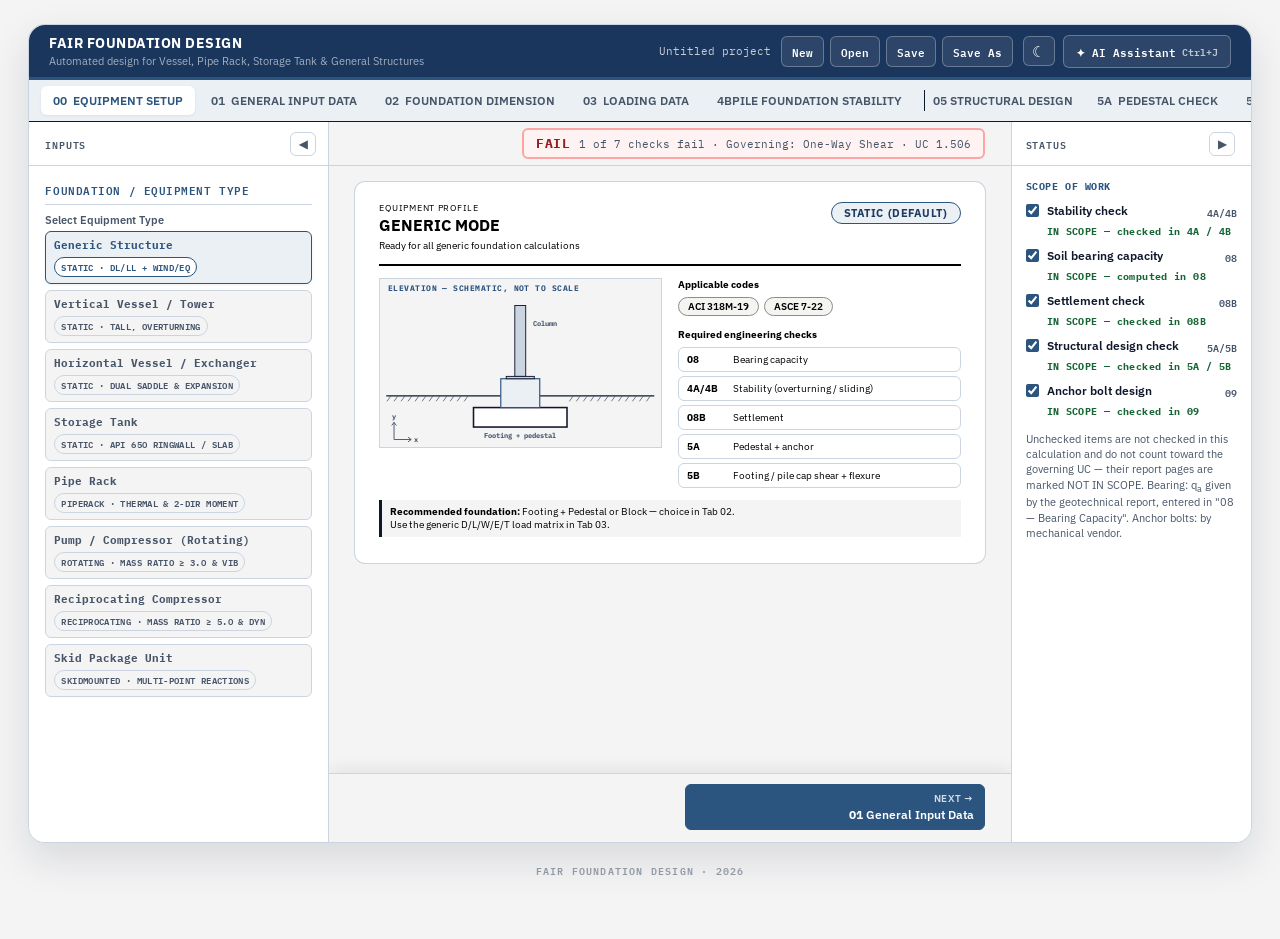
==== commit 7ca6388c: "chore: preserve local working changes before GitHub integration" ====
--- a/FAIR Foundation Design.html
+++ b/FAIR Foundation Design.html
@@ -6,8 +6,11 @@
 <title>FAIR Foundation Design — ACI 318M-19 / ASCE 7-22</title>
 <link rel="preconnect" href="https://fonts.googleapis.com">
 <link rel="preconnect" href="https://fonts.gstatic.com" crossorigin>
-<link href="https://fonts.googleapis.com/css2?family=IBM+Plex+Mono:wght@400;500;600;700&family=IBM+Plex+Sans:wght@400;500;600;700&display=swap" rel="stylesheet">
-<link rel="stylesheet" href="css/app.css?v=20261014c">
+<!-- IBM Plex: Sans for UI labels and prose, Mono for numbers, inputs, badges and diagram labels (--sans / --mono in css/app.css). -->
+<link href="https://fonts.googleapis.com/css2?family=IBM+Plex+Mono:ital,wght@0,400;0,500;0,600;0,700;1,500&family=IBM+Plex+Sans:ital,wght@0,400;0,500;0,600;0,700;1,400&display=swap" rel="stylesheet">
+<link rel="stylesheet" href="css/app.css?v=20261009h">
+<!-- Saved light/dark choice applied before first paint (js/ui/theme.js, same key) — avoids a theme flash on refresh. -->
+<script>try { var t = localStorage.getItem('fair_fdn_theme'); if (t === 'light' || t === 'dark') document.documentElement.dataset.theme = t; } catch (e) {}</script>
 </head>
 <body>
 <div class="sheet">
@@ -16,6 +19,15 @@
       <h1>FAIR FOUNDATION DESIGN</h1>
       <p>Automated design for Vessel, Pipe Rack, Storage Tank &amp; General Structures</p>
     </div>
+    <!-- Project file (js/workflow/project.js): New / Open / Save / Save As as *.fair.json -->
+    <div class="tb-file" role="group" aria-label="Project file">
+      <span class="tb-file-name" id="project-file-name" title="Project file">Untitled project</span>
+      <button type="button" class="tb-file-btn" id="project-new" title="New project (default values)">New</button>
+      <button type="button" class="tb-file-btn" id="project-open" title="Open a project file (Ctrl+O)">Open</button>
+      <button type="button" class="tb-file-btn" id="project-save" title="Save (Ctrl+S)">Save</button>
+      <button type="button" class="tb-file-btn" id="project-saveas" title="Save As (Ctrl+Shift+S)">Save As</button>
+    </div>
+    <button type="button" class="tb-theme-btn" id="theme-toggle" title="Switch to dark theme" aria-label="Switch to dark theme">☾</button>
     <button type="button" class="tb-ai-btn" id="ai-assistant-toggle" aria-expanded="false" aria-controls="right-panel" title="Open AI Assistant (Ctrl+J)">✦ AI Assistant <kbd>Ctrl+J</kbd></button>
   </div>
   <div class="sidebar-menu">
@@ -33,7 +45,7 @@
       <div class="tab" data-tab="anchor"><span class="tab-code">09</span><span class="tab-label">ANCHOR BOLT DESIGN</span></div>
       <div class="tab" data-tab="summary"><span class="tab-code">11</span><span class="tab-label">SUMMARY REPORT</span></div>
   </div>
-  <div class="layout-wrapper">
+  <div class="layout-wrapper" data-sidebar="expanded">
     <div class="main-content">
       <!-- EQUIPMENT SETUP INPUTS (UX Journey §9.1 — visual cards + dynamic adaptation) -->
       <div id="in-setup" style="display:block;">
@@ -43,16 +55,15 @@
             <div class="field">
               <label id="eq-type-label">Select Equipment Type</label>
               <div class="radio-row eq-stack" id="eq-type" role="radiogroup" aria-labelledby="eq-type-label">
-                <button data-val="generic" class="sel"><span class="eq-name">Generic Structure</span><span class="eq-cat">Static · DL/LL/W/E</span></button>
-                <button data-val="vertical_vessel"><span class="eq-name">Vertical Vessel / Tower</span><span class="eq-cat">Static · tall, OT governs</span></button>
-                <button data-val="horizontal_vessel"><span class="eq-name">Horizontal Vessel / Exchanger</span><span class="eq-cat">Static · saddle distance</span></button>
-                <button data-val="tank"><span class="eq-name">Storage Tank</span><span class="eq-cat">Static · API 650 ringwall</span></button>
-                <button data-val="piperack"><span class="eq-name">Pipe Rack</span><span class="eq-cat">Rack · thermal + 2-dir</span></button>
-                <button data-val="pump"><span class="eq-name">Pump / Compressor (Rotating)</span><span class="eq-cat">Rotating · + vibration</span></button>
-                <button data-val="pistonCompressor"><span class="eq-name">Reciprocating Compressor</span><span class="eq-cat">Reciprocating · block ≥ 5×</span></button>
-                <button data-val="skid"><span class="eq-name">Skid Package Unit</span><span class="eq-cat">Skid · bolt reactions</span></button>
+                <button data-val="generic" class="sel"><span class="eq-name">Generic Structure</span><span class="eq-cat">STATIC · DL/LL + WIND/EQ</span></button>
+                <button data-val="vertical_vessel"><span class="eq-name">Vertical Vessel / Tower</span><span class="eq-cat">STATIC · TALL, OVERTURNING</span></button>
+                <button data-val="horizontal_vessel"><span class="eq-name">Horizontal Vessel / Exchanger</span><span class="eq-cat">STATIC · DUAL SADDLE &amp; EXPANSION</span></button>
+                <button data-val="tank"><span class="eq-name">Storage Tank</span><span class="eq-cat">STATIC · API 650 RINGWALL / SLAB</span></button>
+                <button data-val="piperack"><span class="eq-name">Pipe Rack</span><span class="eq-cat">PIPERACK · THERMAL &amp; 2-DIR MOMENT</span></button>
+                <button data-val="pump"><span class="eq-name">Pump / Compressor (Rotating)</span><span class="eq-cat">ROTATING · MASS RATIO ≥ 3.0 &amp; VIB</span></button>
+                <button data-val="pistonCompressor"><span class="eq-name">Reciprocating Compressor</span><span class="eq-cat">RECIPROCATING · MASS RATIO ≥ 5.0 &amp; DYN</span></button>
+                <button data-val="skid"><span class="eq-name">Skid Package Unit</span><span class="eq-cat">SKIDMOUNTED · MULTI-POINT REACTIONS</span></button>
               </div>
-              <div class="note">Selecting an equipment type shows its base-reaction helper in “03 — LOADING DATA”, sets the recommended foundation, and lists the relevant checks on the right.</div>
             </div>
             <div class="field" id="eq-saddle-field" style="display:none;">
               <label for="eq-saddle">Saddle distance, Ls <span class="unit">m</span></label>
@@ -61,7 +72,6 @@
             </div>
           </div>
           <div class="results">
-             <div class="section-label">Setup Status</div>
              <div id="setup-status" class="calc-panel active">
                 <div class="verdict">
                   <div class="stamp">GENERIC MODE</div>
@@ -233,176 +243,9 @@
       <div id="in-loadcomb" class="combo-section">
     <div class="ld-grid">
     <div class="ld-inputs gen-tree">
-    <details class="gt-group" open>
-    <summary>Load Input Method</summary>
-    <div class="gt-body">
-    <div class="field">
-      <span id="ld-mode-label" class="sr-only">Method</span>
-      <div class="radio-row gt-radio" id="ld-mode" role="radiogroup" aria-labelledby="ld-mode-label">
-        <button data-val="manual" class="sel">Manual Input (from components)</button>
-        <button data-val="reaction">Support Reaction (from structural model)</button>
-      </div>
-    </div>
-    </div>
-    </details>
-    <!-- Hidden from view per user request — "lc-dW"/"lc-dh" stay in the DOM (readonly, auto-filled by
-         calcFoundSize()) since calcOneWay/calcTwoWay/etc. still read them via num('lc-dW')/num('lc-dh')
-         for the top-of-footing -> bottom-of-footing self-weight load transfer. -->
-    <div style="display:none;">
-      <div class="section-label">Footing Self-Weight — Top → Bottom Transfer</div>
-      <div class="field">
-        <label for="lc-dW">Added weight, ΔW (footing + pedestal + backfill) <span class="unit">kN</span></label>
-        <input type="number" id="lc-dW" value="50" min="0" readonly>
-      </div>
-      <div class="field">
-        <label for="lc-dh">Height, Δh (top of footing/pedestal to underside of footing) <span class="unit">m</span></label>
-        <input type="number" id="lc-dh" value="1.5" min="0" step="0.1" readonly>
-      </div>
-    </div>
-    <!-- LOAD CASE: one input block per registered load type. Blocks tagged data-lc-codes are shown only while at
-         least one of those codes is in lcLoadTypes (see renderLoadCaseInputs()); types without a dedicated block
-         get synced P/H/M inputs in #lc-case-other. -->
-    <details class="gt-group" open>
-    <summary>Load Case</summary>
-    <div class="gt-body">
-    <button type="button" id="lc-open-loadtypes" class="combo-add-btn" style="background:transparent; margin-top:0;">⧉ Edit Load Types</button>
-    <!-- Dead Load (D) — same synced P/H/M inputs as #lc-case-other, but kept first in the Load Case group. -->
-    <div id="lc-case-D"></div>
-    <div id="lc-case-L" data-lc-codes="L">
-    <div class="gt-sub">Live Load (L)</div>
-    <div class="field">
-      <label for="ll-load-p">Live load, L <span class="unit">kN</span></label>
-      <input type="number" id="ll-load-p" value="200" step="1">
-    </div>
-    </div>
-    <div id="lc-case-Lr" data-lc-codes="Lr">
-    <div class="gt-sub">Roof Live Load (Lr)</div>
-    <div class="field">
-      <label for="lr-load-p">Roof live load, Lr <span class="unit">kN</span></label>
-      <input type="number" id="lr-load-p" value="0" step="1">
-    </div>
-    </div>
-    <div id="ld-manual-fields">
-    <div id="lc-case-EQ" data-lc-codes="E(E),E(O),E(T)">
-    <div class="gt-sub">Equipment Load (E)</div>
-    <div class="note" style="margin-top:-4px;">Straight from the mechanical/vendor datasheet — enter the reaction directly, no formula to fill in.</div>
-    <div style="display:flex; gap:10px; flex-wrap:wrap;">
-      <div class="field" style="flex:1; min-width:160px;" data-lc-codes="E(E)">
-        <label for="eq-load-ee"><span>Equipment empty load, E<sub>E</sub></span> <span class="unit">kN</span></label>
-        <input type="number" id="eq-load-ee" value="0" min="0" step="0.1">
-      </div>
-      <div class="field" style="flex:1; min-width:160px;" data-lc-codes="E(O)">
-        <label for="eq-load-eo"><span>Equipment operating load, E<sub>O</sub></span> <span class="unit">kN</span></label>
-        <input type="number" id="eq-load-eo" value="0" min="0" step="0.1">
-      </div>
-      <div class="field" style="flex:1; min-width:160px;" data-lc-codes="E(T)">
-        <label for="eq-load-et"><span>Equipment test load, E<sub>T</sub></span> <span class="unit">kN</span></label>
-        <input type="number" id="eq-load-et" value="0" min="0" step="0.1">
-      </div>
-    </div>
-    </div>
-    <div id="lc-case-W" data-lc-codes="WX,WZ,W">
-    <div class="gt-sub">Wind Load (W)</div>
-    <div style="display:flex; gap:10px; flex-wrap:wrap;">
-      <div class="field" style="flex:1; min-width:160px;">
-        <label for="wl-direct-Fx"><span>Wind shear, F<sub>x</sub></span> <span class="unit">kN</span></label>
-        <input type="number" id="wl-direct-Fx" value="0" step="0.1">
-      </div>
-      <div class="field" style="flex:1; min-width:160px;">
-        <label for="wl-direct-Mz"><span>Wind moment, M<sub>z</sub></span> <span class="unit">kN·m</span></label>
-        <input type="number" id="wl-direct-Mz" value="0" step="0.1">
-      </div>
-    </div>
-    <div style="display:flex; gap:10px; flex-wrap:wrap;">
-      <div class="field" style="flex:1; min-width:160px;">
-        <label for="wl-direct-Fz"><span>Wind shear, F<sub>z</sub></span> <span class="unit">kN</span></label>
-        <input type="number" id="wl-direct-Fz" value="0" step="0.1">
-      </div>
-      <div class="field" style="flex:1; min-width:160px;">
-        <label for="wl-direct-Mx"><span>Wind moment, M<sub>x</sub></span> <span class="unit">kN·m</span></label>
-        <input type="number" id="wl-direct-Mx" value="0" step="0.1">
-      </div>
-    </div>
-    <div style="display:flex; gap:8px; flex-wrap:wrap;">
-      <button type="button" id="wl-direct-apply" class="combo-add-btn">Apply → fill Wind (W) row</button>
-      <button type="button" id="wl-open-calc" class="combo-add-btn" style="background:transparent;">⧉ Calculate (ASCE 7-16 generator)</button>
-    </div>
-    </div>
-    <div id="lc-case-S" data-lc-codes="EQX(O),EQZ(O),E,EQX(E),EQZ(E)">
-    <div class="gt-sub">Seismic Load (EQ)</div>
-    <div data-lc-codes="EQX(O),EQZ(O),E">
-    <div class="note" style="margin-top:-4px;"><strong>Operating condition — EQX(O), EQZ(O)</strong> (121–122).</div>
-    <div style="display:flex; gap:10px; flex-wrap:wrap;">
-      <div class="field" style="flex:1; min-width:160px;">
-        <label for="sg-direct-Fx"><span>Seismic shear, F<sub>x</sub></span> <span class="unit">kN</span></label>
-        <input type="number" id="sg-direct-Fx" value="0" step="0.1">
-      </div>
-      <div class="field" style="flex:1; min-width:160px;">
-        <label for="sg-direct-Mz"><span>Seismic moment, M<sub>z</sub></span> <span class="unit">kN·m</span></label>
-        <input type="number" id="sg-direct-Mz" value="0" step="0.1">
-      </div>
-    </div>
-    <div style="display:flex; gap:10px; flex-wrap:wrap;">
-      <div class="field" style="flex:1; min-width:160px;">
-        <label for="sg-direct-Fz"><span>Seismic shear, F<sub>z</sub></span> <span class="unit">kN</span></label>
-        <input type="number" id="sg-direct-Fz" value="0" step="0.1">
-      </div>
-      <div class="field" style="flex:1; min-width:160px;">
-        <label for="sg-direct-Mx"><span>Seismic moment, M<sub>x</sub></span> <span class="unit">kN·m</span></label>
-        <input type="number" id="sg-direct-Mx" value="0" step="0.1">
-      </div>
-    </div>
-    <div style="display:flex; gap:8px; flex-wrap:wrap;">
-      <button type="button" id="sg-direct-apply" class="combo-add-btn">Apply → fill Seismic (E) row</button>
-      <button type="button" id="sg-open-calc" class="combo-add-btn" style="background:transparent;">⧉ Calculate (ASCE 7-16 generator)</button>
-    </div>
-    </div>
-    <div data-lc-codes="EQX(E),EQZ(E)">
-    <div class="note" style="margin-top:10px;"><strong>Empty condition — EQX(E), EQZ(E)</strong> (111–116).</div>
-    <div style="display:flex; gap:10px; flex-wrap:wrap;">
-      <div class="field" style="flex:1; min-width:160px;">
-        <label for="sg-direct-Fx-empty"><span>Seismic shear, F<sub>x</sub></span> <span class="unit">kN</span></label>
-        <input type="number" id="sg-direct-Fx-empty" value="0" step="0.1">
-      </div>
-      <div class="field" style="flex:1; min-width:160px;">
-        <label for="sg-direct-Mz-empty"><span>Seismic moment, M<sub>z</sub></span> <span class="unit">kN·m</span></label>
-        <input type="number" id="sg-direct-Mz-empty" value="0" step="0.1">
-      </div>
-    </div>
-    <div style="display:flex; gap:10px; flex-wrap:wrap;">
-      <div class="field" style="flex:1; min-width:160px;">
-        <label for="sg-direct-Fz-empty"><span>Seismic shear, F<sub>z</sub></span> <span class="unit">kN</span></label>
-        <input type="number" id="sg-direct-Fz-empty" value="0" step="0.1">
-      </div>
-      <div class="field" style="flex:1; min-width:160px;">
-        <label for="sg-direct-Mx-empty"><span>Seismic moment, M<sub>x</sub></span> <span class="unit">kN·m</span></label>
-        <input type="number" id="sg-direct-Mx-empty" value="0" step="0.1">
-      </div>
-    </div>
-    </div>
-    </div>
-    <!-- Load types with no dedicated block above (e.g. D, Lr, custom) — P/H/M inputs rendered and kept in sync with
-         the Load Values table by renderLoadCaseInputs(). -->
-    <div id="lc-case-other"></div>
-    </div>
-    </div>
-    </details>
-    <details class="gt-group" open>
-    <summary>Load Combination</summary>
-    <div class="gt-body">
-    <button type="button" id="lc-open-combos" class="combo-add-btn" style="background:transparent; margin-top:0;">⧉ Edit Load Combinations (ASD)</button>
-    <button type="button" class="combo-add-btn lrfd-open-btn" style="background:transparent;">⧉ Edit Load Combinations (LRFD)</button>
-    </div>
-    </details>
-    <details class="gt-group" id="lc-values-group" open>
-    <summary>Load Values</summary>
-    <div class="gt-body">
-    <div class="note" style="margin-top:0;">Support reactions from the structural model, per load type (P / H / M at top of pedestal).</div>
-    <button type="button" id="lc-open-values" class="combo-add-btn" style="background:transparent;">⧉ Edit Load Values</button>
-    </div>
-    </details>
-    <details class="gt-group" open>
-    <summary>Auto Fill</summary>
+    <!-- AI Data Extractor (was "Auto Fill") — at the top of the panel so an import comes before the manual inputs; ids / handlers unchanged. -->
+    <details class="gt-group gt-extractor">
+    <summary>✨ AI Data Extractor<span class="gt-extractor-hint">Equipment datasheet · load combination table</span></summary>
     <div class="gt-body">
     <div class="gt-sub">Equipment Datasheet</div>
     <div class="gt-ai">
@@ -438,8 +281,178 @@
     </div>
     </div>
     </details>
+    <details class="gt-group" open>
+    <summary>Load Input Method</summary>
+    <div class="gt-body">
+    <div class="field">
+      <span id="ld-mode-label" class="sr-only">Method</span>
+      <div class="radio-row gt-radio" id="ld-mode" role="radiogroup" aria-labelledby="ld-mode-label">
+        <button data-val="manual" class="sel">Manual Input (from components)</button>
+        <button data-val="reaction">Support Reaction (from structural model)</button>
+      </div>
+    </div>
+    </div>
+    </details>
+    <!-- Hidden from view per user request — "lc-dW"/"lc-dh" stay in the DOM (readonly, auto-filled by
+         calcFoundSize()) since calcOneWay/calcTwoWay/etc. still read them via num('lc-dW')/num('lc-dh')
+         for the top-of-footing -> bottom-of-footing self-weight load transfer. -->
+    <div style="display:none;">
+      <div class="section-label">Footing Self-Weight — Top → Bottom Transfer</div>
+      <div class="field">
+        <label for="lc-dW">Added weight, ΔW (footing + pedestal + backfill) <span class="unit">kN</span></label>
+        <input type="number" id="lc-dW" value="50" min="0" readonly>
+      </div>
+      <div class="field">
+        <label for="lc-dh">Height, Δh (top of footing/pedestal to underside of footing) <span class="unit">m</span></label>
+        <input type="number" id="lc-dh" value="1.5" min="0" step="0.1" readonly>
+      </div>
+    </div>
+    <!-- LOAD CASE: one input block per registered load type. Blocks tagged data-lc-codes are shown only while at
+         least one of those codes is in lcLoadTypes (see renderLoadCaseInputs()); types without a dedicated block
+         get synced P/H/M inputs in #lc-case-other. -->
+    <details class="gt-group" open>
+    <summary>Load Case</summary>
+    <div class="gt-body">
+    <button type="button" id="lc-open-loadtypes" class="combo-add-btn" style="background:transparent; margin-top:0;">⧉ Edit Load Types</button>
+    <!-- Dead Load (D) — same synced P/H/M inputs as #lc-case-other, but kept first in the Load Case group. -->
+    <div id="lc-case-D"></div>
+    <div id="lc-case-L" data-lc-codes="L">
+    <div class="gt-sub">Live Load (L)</div>
+    <div class="field">
+      <label for="ll-load-p">Live load, L <span class="unit">kN</span></label>
+      <input type="number" id="ll-load-p" value="200" step="1">
+    </div>
+    </div>
+    <div id="lc-case-Lr" data-lc-codes="Lr">
+    <div class="gt-sub">Roof Live Load (Lr)</div>
+    <div class="field">
+      <label for="lr-load-p">Roof live load, Lr <span class="unit">kN</span></label>
+      <input type="number" id="lr-load-p" value="0" step="1">
+    </div>
+    </div>
+    <div id="ld-manual-fields">
+    <div id="lc-case-EQ" data-lc-codes="E(E),E(O),E(T)">
+    <div class="gt-sub">Equipment Load (E)</div>
+    <div class="note" style="margin-top:-4px;">Straight from the mechanical/vendor datasheet — enter the reaction directly, no formula to fill in.</div>
+    <div style="display:flex; gap:10px; flex-wrap:wrap;">
+      <div class="field" style="flex:1; min-width:160px;" data-lc-codes="E(E)">
+        <label for="eq-load-ee"><span>Equipment empty load, E<sub>E</sub></span> <span class="unit">kN</span></label>
+        <input type="number" id="eq-load-ee" value="0" min="0" step="0.1">
+      </div>
+      <div class="field" style="flex:1; min-width:160px;" data-lc-codes="E(O)">
+        <label for="eq-load-eo"><span>Equipment operating load, E<sub>O</sub></span> <span class="unit">kN</span></label>
+        <input type="number" id="eq-load-eo" value="0" min="0" step="0.1">
+      </div>
+      <div class="field" style="flex:1; min-width:160px;" data-lc-codes="E(T)">
+        <label for="eq-load-et"><span>Equipment test load, E<sub>T</sub></span> <span class="unit">kN</span></label>
+        <input type="number" id="eq-load-et" value="0" min="0" step="0.1">
+      </div>
+    </div>
+    </div>
+    <div id="lc-case-W" data-lc-codes="WX,WZ,W">
+    <div class="gt-sub">Wind Load (W)</div>
+    <div style="display:flex; gap:10px; flex-wrap:wrap;">
+      <div class="field" style="flex:1; min-width:160px;">
+        <label for="wl-direct-Fx"><span>Wind shear, F<sub>x</sub></span> <span class="unit">kN</span></label>
+        <input type="number" id="wl-direct-Fx" value="0" step="0.1">
+      </div>
+      <div class="field" style="flex:1; min-width:160px;">
+        <label for="wl-direct-Mz"><span>Wind moment, M<sub>z</sub></span> <span class="unit">kN·m</span></label>
+        <input type="number" id="wl-direct-Mz" value="0" step="0.1">
+      </div>
+    </div>
+    <div style="display:flex; gap:10px; flex-wrap:wrap;">
+      <div class="field" style="flex:1; min-width:160px;">
+        <label for="wl-direct-Fz"><span>Wind shear, F<sub>z</sub></span> <span class="unit">kN</span></label>
+        <input type="number" id="wl-direct-Fz" value="0" step="0.1">
+      </div>
+      <div class="field" style="flex:1; min-width:160px;">
+        <label for="wl-direct-Mx"><span>Wind moment, M<sub>x</sub></span> <span class="unit">kN·m</span></label>
+        <input type="number" id="wl-direct-Mx" value="0" step="0.1">
+      </div>
+    </div>
+    <div style="display:flex; gap:8px; flex-wrap:wrap;">
+      <button type="button" id="wl-direct-apply" class="combo-add-btn">Apply → fill Wind (W) row</button>
+      <button type="button" id="wl-open-calc" class="combo-add-btn" style="background:transparent;">⧉ Calculate (ASCE 7-22 generator)</button>
+    </div>
+    </div>
+    <div id="lc-case-S" data-lc-codes="EQX(O),EQZ(O),E,EQX(E),EQZ(E)">
+    <div class="gt-sub">Seismic Load (EQ)</div>
+    <div data-lc-codes="EQX(O),EQZ(O),E">
+    <div class="note" style="margin-top:-4px;"><strong>Operating condition — EQX(O), EQZ(O)</strong> (121–122).</div>
+    <div style="display:flex; gap:10px; flex-wrap:wrap;">
+      <div class="field" style="flex:1; min-width:160px;">
+        <label for="sg-direct-Fx"><span>Seismic shear, F<sub>x</sub></span> <span class="unit">kN</span></label>
+        <input type="number" id="sg-direct-Fx" value="0" step="0.1">
+      </div>
+      <div class="field" style="flex:1; min-width:160px;">
+        <label for="sg-direct-Mz"><span>Seismic moment, M<sub>z</sub></span> <span class="unit">kN·m</span></label>
+        <input type="number" id="sg-direct-Mz" value="0" step="0.1">
+      </div>
+    </div>
+    <div style="display:flex; gap:10px; flex-wrap:wrap;">
+      <div class="field" style="flex:1; min-width:160px;">
+        <label for="sg-direct-Fz"><span>Seismic shear, F<sub>z</sub></span> <span class="unit">kN</span></label>
+        <input type="number" id="sg-direct-Fz" value="0" step="0.1">
+      </div>
+      <div class="field" style="flex:1; min-width:160px;">
+        <label for="sg-direct-Mx"><span>Seismic moment, M<sub>x</sub></span> <span class="unit">kN·m</span></label>
+        <input type="number" id="sg-direct-Mx" value="0" step="0.1">
+      </div>
+    </div>
+    <div style="display:flex; gap:8px; flex-wrap:wrap;">
+      <button type="button" id="sg-direct-apply" class="combo-add-btn">Apply → fill Seismic (E) row</button>
+      <button type="button" id="sg-open-calc" class="combo-add-btn" style="background:transparent;">⧉ Calculate (ASCE 7-22 generator)</button>
+    </div>
+    </div>
+    <div data-lc-codes="EQX(E),EQZ(E)">
+    <div class="note" style="margin-top:10px;"><strong>Empty condition — EQX(E), EQZ(E)</strong> (111–116).</div>
+    <div style="display:flex; gap:10px; flex-wrap:wrap;">
+      <div class="field" style="flex:1; min-width:160px;">
+        <label for="sg-direct-Fx-empty"><span>Seismic shear, F<sub>x</sub></span> <span class="unit">kN</span></label>
+        <input type="number" id="sg-direct-Fx-empty" value="0" step="0.1">
+      </div>
+      <div class="field" style="flex:1; min-width:160px;">
+        <label for="sg-direct-Mz-empty"><span>Seismic moment, M<sub>z</sub></span> <span class="unit">kN·m</span></label>
+        <input type="number" id="sg-direct-Mz-empty" value="0" step="0.1">
+      </div>
+    </div>
+    <div style="display:flex; gap:10px; flex-wrap:wrap;">
+      <div class="field" style="flex:1; min-width:160px;">
+        <label for="sg-direct-Fz-empty"><span>Seismic shear, F<sub>z</sub></span> <span class="unit">kN</span></label>
+        <input type="number" id="sg-direct-Fz-empty" value="0" step="0.1">
+      </div>
+      <div class="field" style="flex:1; min-width:160px;">
+        <label for="sg-direct-Mx-empty"><span>Seismic moment, M<sub>x</sub></span> <span class="unit">kN·m</span></label>
+        <input type="number" id="sg-direct-Mx-empty" value="0" step="0.1">
+      </div>
+    </div>
+    </div>
+    </div>
+    <!-- Load types with no dedicated block above (e.g. D, Lr, custom) — P/H/M inputs rendered and kept in sync with
+         the Load Values table by renderLoadCaseInputs(). -->
+    <div id="lc-case-other"></div>
+    </div>
+    </div>
+    </details>
+    <details class="gt-group" open>
+    <summary>Load Combination</summary>
+    <div class="gt-body">
+    <button type="button" id="lc-open-combos" class="combo-add-btn" style="background:transparent; margin-top:0;">⧉ Edit Load Combinations (ASD)</button>
+    <button type="button" class="combo-add-btn lrfd-open-btn" style="background:transparent;">⧉ Edit Load Combinations (LRFD)</button>
+    </div>
+    </details>
+    <details class="gt-group" id="lc-values-group" open>
+    <summary>Load Values</summary>
+    <div class="gt-body">
+    <div class="note" style="margin-top:0;">Support reactions from the structural model, per load type (P / H / M at top of pedestal).</div>
+    <button type="button" id="lc-open-values" class="combo-add-btn" style="background:transparent;">⧉ Edit Load Values</button>
+    </div>
+    </details>
     </div>
     <div class="ld-results">
+    <!-- Focus Canvas view of 03 (js/tabs/loadingFocus.js) — replaces .ld-page only in that mode. -->
+    <div id="focus-loading" class="focus-panel"></div>
     <div class="ld-page">
     <div class="report-header"><h2>03. Loading Data</h2></div>
     <div class="section-label" style="margin-top:0;">3.1 Load Case and Summary</div>
@@ -482,6 +495,28 @@
     <div class="inputs">
       <!-- GENERAL INPUT DATA -->
       <div id="in-general" class="gen-tree" style="display:none;">
+        <!-- AI Data Extractor (was "Auto Fill") — at the top of the panel so an import comes before the manual inputs; ids / handlers unchanged. -->
+        <details class="gt-group gt-extractor">
+        <summary>✨ AI Data Extractor<span class="gt-extractor-hint">Project data from PDF / text — preview, not wired yet</span></summary>
+        <div class="gt-body">
+        <div class="gt-ai">
+          <div class="gt-ai-desc">Upload your calculation documents and let AI extract project parameters.</div>
+          <div class="gt-ai-compose">
+            <label for="gen-ai-chat" class="sr-only">Chat / paste project data</label>
+            <textarea id="gen-ai-chat" class="gt-ai-chat" rows="3" placeholder="Type project data, or upload a PDF → e.g. fc 30 MPa, fy 420 MPa, soil 18 kN/m3 ..."></textarea>
+            <label class="gt-ai-attach" title="Upload PDF">
+              <input type="file" id="gen-ai-file" accept="application/pdf,.pdf" class="sr-only">
+              <svg viewBox="0 0 24 24" width="18" height="18" fill="none" stroke="currentColor" stroke-width="2" stroke-linecap="round" stroke-linejoin="round" aria-hidden="true"><path d="M12 16V4M6 10l6-6 6 6"/><path d="M4 16v3a1 1 0 0 0 1 1h14a1 1 0 0 0 1-1v-3"/></svg>
+              <span>PDF</span>
+            </label>
+          </div>
+          <div class="gt-ai-file" id="gen-ai-file-name"></div>
+          <button type="button" id="gen-ai-chat-apply" class="gt-ai-send" disabled title="Not wired yet">Apply to Form</button>
+          <div class="gt-ai-warn"><span>⚠</span><span>Review extracted values before calculation.</span></div>
+          <div class="note" style="margin-top:8px;">Preview only — PDF extraction and chat parsing are not wired yet; no values are filled.</div>
+        </div>
+        </div>
+        </details>
         <div class="gt-project">
           <div class="gt-head">Project</div>
           <div class="field" style="margin-bottom:0;"><label for="gen-proj" class="sr-only">Equipment Name</label><input type="text" id="gen-proj" value="Patimban Vessel" placeholder="Equipment name"></div>
@@ -587,27 +622,6 @@
         </div>
         </div>
         </details>
-        <details class="gt-group" open>
-        <summary>Auto Fill</summary>
-        <div class="gt-body">
-        <div class="gt-ai">
-          <div class="gt-ai-desc">Upload your calculation documents and let AI extract project parameters.</div>
-          <div class="gt-ai-compose">
-            <label for="gen-ai-chat" class="sr-only">Chat / paste project data</label>
-            <textarea id="gen-ai-chat" class="gt-ai-chat" rows="3" placeholder="Type project data, or upload a PDF → e.g. fc 30 MPa, fy 420 MPa, soil 18 kN/m3 ..."></textarea>
-            <label class="gt-ai-attach" title="Upload PDF">
-              <input type="file" id="gen-ai-file" accept="application/pdf,.pdf" class="sr-only">
-              <svg viewBox="0 0 24 24" width="18" height="18" fill="none" stroke="currentColor" stroke-width="2" stroke-linecap="round" stroke-linejoin="round" aria-hidden="true"><path d="M12 16V4M6 10l6-6 6 6"/><path d="M4 16v3a1 1 0 0 0 1 1h14a1 1 0 0 0 1-1v-3"/></svg>
-              <span>PDF</span>
-            </label>
-          </div>
-          <div class="gt-ai-file" id="gen-ai-file-name"></div>
-          <button type="button" id="gen-ai-chat-apply" class="gt-ai-send" disabled title="Not wired yet">Apply to Form</button>
-          <div class="gt-ai-warn"><span>⚠</span><span>Review extracted values before calculation.</span></div>
-          <div class="note" style="margin-top:8px;">Preview only — PDF extraction and chat parsing are not wired yet; no values are filled.</div>
-        </div>
-        </div>
-        </details>
       </div>
       <!-- ONE-WAY INPUTS -->
       <div id="in-oneway" class="gen-tree" style="display:none;">
@@ -668,6 +682,7 @@
           <div class="radio-row" id="ow-vu-src" role="radiogroup" aria-labelledby="ow-vu-src-label">
             <button data-val="manual" class="sel">Manual input</button>
             <button data-val="piles">From pile reactions (LRFD)</button>
+            <button data-val="soil" style="display:none;">From soil pressure (LRFD)</button>
           </div>
         </div>
         <div id="ow-vu-piles-fields" style="display:none;">
@@ -678,7 +693,7 @@
               <button data-val="y">⟂ z (b<sub>w</sub> = B<sub>f</sub>)</button>
             </div>
           </div>
-          <div class="note">Sections at d from the pedestal face (pedestal size and load point from Tab 02). b<sub>w</sub> must equal the cap width perpendicular to the section: <strong id="ow-bw-hint">—</strong> mm. Reactions come from the separate factored LRFD combinations.</div>
+          <div class="note">Sections at d from the pedestal face (pedestal size and load point from Tab 02). b<sub>w</sub> must equal the cap / footing width perpendicular to the section: <strong id="ow-bw-hint">—</strong> mm. Pile reactions (pile cap) or the net soil pressure (shallow footing) come from the separate factored LRFD combinations.</div>
           <button type="button" class="combo-add-btn lrfd-open-btn">⧉ Edit LRFD Combinations</button>
         </div>
         <div class="field">
@@ -742,10 +757,11 @@
           <div class="radio-row" id="tw-vu-src" role="radiogroup" aria-labelledby="tw-vu-src-label">
             <button data-val="manual" class="sel">Manual input</button>
             <button data-val="piles">From pile reactions (LRFD)</button>
+            <button data-val="soil" style="display:none;">From soil pressure (LRFD)</button>
           </div>
         </div>
         <div id="tw-vu-piles-fields" style="display:none;">
-          <div class="note">V<sub>u</sub> = pile reactions outside the critical perimeter at d/2 from the pedestal faces (c<sub>1</sub> along x, c<sub>2</sub> along z), centred on the pedestal (Tab 02 offset), from the separate factored LRFD combinations.</div>
+          <div class="note">V<sub>u</sub> = pile reactions (pile cap) or net soil pressure (shallow footing) outside the critical perimeter at d/2 from the pedestal faces (c<sub>1</sub> along x, c<sub>2</sub> along z), centred on the pedestal (Tab 02 offset), from the separate factored LRFD combinations.</div>
           <button type="button" class="combo-add-btn lrfd-open-btn">⧉ Edit LRFD Combinations</button>
         </div>
         <div class="field">
@@ -785,6 +801,15 @@
           <div class="radio-row gt-radio" id="fd-ecc" role="radiogroup" aria-labelledby="fd-ecc-label">
             <button data-val="0.1667" class="sel">1/6 — static (no uplift)</button>
             <button data-val="0.25">1/4 — extreme/seismic</button>
+            <button data-val="0">No limit — bearing governs</button>
+          </div>
+        </div>
+        <div class="field">
+          <span id="fd-bearmeth-label" class="sr-only">Bearing pressure when e &gt; B/6</span>
+          <div class="gt-sub" style="margin-top:2px;">Bearing pressure when e &gt; B/6</div>
+          <div class="radio-row gt-radio" id="fd-bearmeth" role="radiogroup" aria-labelledby="fd-bearmeth-label">
+            <button data-val="rigid" class="sel">Rigid footing, no tension</button>
+            <button data-val="meyerhof">Meyerhof effective area B′ × L′</button>
           </div>
         </div>
         <div class="note">Each combination is classified automatically: <strong>Temporary</strong> if it has a nonzero factor on a wind or seismic load (WX/WZ/EQX(E)/EQZ(E)/EQX(O)/EQZ(O)/W/E, or a custom type labelled "wind"/"seismic"), otherwise <strong>Permanent</strong> — see the "Case" column in the results.</div>
@@ -943,13 +968,27 @@
       </div>
       <!-- BEARING CAPACITY (SOIL) INPUTS -->
       <div id="in-bearing" style="display:none;">
+        <!-- Shown instead of the soil inputs when "Soil bearing capacity" is out of scope (Section 00 → Scope of Work). -->
+        <div id="bc-given-fields" style="display:none;">
+          <div class="section-label">Allowable Bearing Capacity (Given)</div>
+          <div class="field">
+            <label for="bc-qa-given">Allowable bearing capacity, q<sub>a</sub> <span class="unit">kPa</span></label>
+            <input type="number" id="bc-qa-given" value="" min="0" step="5" placeholder="NOT SET">
+          </div>
+          <div class="field">
+            <label for="bc-qa-ref">Source — geotechnical report</label>
+            <input type="text" id="bc-qa-ref" placeholder="Report no., borehole, depth">
+          </div>
+          <div class="note">Detailed bearing capacity is out of scope (Section 00 → Scope of Work). This q<sub>a</sub> is used directly by "4A — Foundation Stability".</div>
+        </div>
+        <div id="bc-calc-fields">
         <div class="section-label">Soil Parameters</div>
         <div class="field">
           <label for="bc-c">Cohesion, c <span class="unit">kPa</span></label>
           <input type="number" id="bc-c" value="10" min="0">
         </div>
         <div class="field">
-          <label for="bc-phi">Friction angle, π  <span class="unit">deg</span></label>
+          <label for="bc-phi">Friction angle, φ <span class="unit">deg</span></label>
           <input type="number" id="bc-phi" value="30" min="0" max="50" step="0.5">
         </div>
         <div class="note">Soil unit weight γ is set in "01 — GENERAL INPUT DATA".</div>
@@ -990,7 +1029,7 @@
             <button data-val="general" class="sel">General shear</button>
             <button data-val="local">Local shear</button>
           </div>
-          <div class="note">Local shear uses reduced strength c′=(2/3)c, π ′=arctan[(2/3)tanπ ] — for loose sand/soft clay per Terzaghi's original criterion.</div>
+          <div class="note">Local shear uses reduced strength c′=(2/3)c, φ′=arctan[(2/3)tanφ] — for loose sand/soft clay per Terzaghi's original criterion.</div>
         </div>
         <div class="field" id="bc-incl-field" style="display:none;">
           <label for="bc-beta">Load inclination from vertical, β <span class="unit">deg</span></label>
@@ -1000,6 +1039,7 @@
         <div class="field">
           <label for="bc-FS">Factor of safety, FS</label>
           <input type="number" id="bc-FS" value="3.0" min="1" step="0.1">
+        </div>
         </div>
       </div>
       <!-- SETTLEMENT (SOIL) INPUTS -->
@@ -1167,29 +1207,29 @@
             <button data-val="uncracked">Uncracked</button>
           </div>
         </div>
-        <div class="section-label">Strength Reduction Factors, π  (Condition B default — editable)</div>
-        <div class="field">
-          <label for="ab-phi-Nsa"><span>π , steel tension (N<sub>sa</sub>)</span></label>
+        <div class="section-label">Strength Reduction Factors, φ (Condition B default — editable)</div>
+        <div class="field">
+          <label for="ab-phi-Nsa"><span>φ, steel tension (N<sub>sa</sub>)</span></label>
           <input type="number" id="ab-phi-Nsa" value="0.75" min="0" max="1" step="0.05">
         </div>
         <div class="field">
-          <label for="ab-phi-Ncb"><span>π , concrete breakout tension (N<sub>cb</sub>)</span></label>
+          <label for="ab-phi-Ncb"><span>φ, concrete breakout tension (N<sub>cb</sub>)</span></label>
           <input type="number" id="ab-phi-Ncb" value="0.65" min="0" max="1" step="0.05">
         </div>
         <div class="field">
-          <label for="ab-phi-Npn"><span>π , pullout (N<sub>pn</sub>)</span></label>
+          <label for="ab-phi-Npn"><span>φ, pullout (N<sub>pn</sub>)</span></label>
           <input type="number" id="ab-phi-Npn" value="0.65" min="0" max="1" step="0.05">
         </div>
         <div class="field">
-          <label for="ab-phi-Vsa"><span>π , steel shear (V<sub>sa</sub>)</span></label>
+          <label for="ab-phi-Vsa"><span>φ, steel shear (V<sub>sa</sub>)</span></label>
           <input type="number" id="ab-phi-Vsa" value="0.65" min="0" max="1" step="0.05">
         </div>
         <div class="field">
-          <label for="ab-phi-Vcb"><span>π , concrete breakout shear (V<sub>cb</sub>)</span></label>
+          <label for="ab-phi-Vcb"><span>φ, concrete breakout shear (V<sub>cb</sub>)</span></label>
           <input type="number" id="ab-phi-Vcb" value="0.70" min="0" max="1" step="0.05">
         </div>
         <div class="field">
-          <label for="ab-phi-Vcp"><span>π , pryout (V<sub>cp</sub>)</span></label>
+          <label for="ab-phi-Vcp"><span>φ, pryout (V<sub>cp</sub>)</span></label>
           <input type="number" id="ab-phi-Vcp" value="0.70" min="0" max="1" step="0.05">
         </div>
       </div>
@@ -1248,7 +1288,15 @@
           <label for="rb-capbar"><span>Bar diameter (flexural), d<sub>b,cap</sub></span> <span class="unit">mm</span></label>
           <input type="number" id="rb-capbar" value="25" min="0">
         </div>
-        <div class="note">Critical section for moment is taken at the pedestal face (x = ±B<sub>p</sub>/2 from the pedestal centre), summing the pile reactions beyond that section. The pile layout, load point and group model come from "4B — PILE FOUNDATION STABILITY"; the reactions are those of the separate <strong>factored (LRFD)</strong> combinations below.</div>
+        <div class="field">
+          <label for="rb-asmin">Minimum reinforcement, A<sub>s,min</sub></label>
+          <select id="rb-asmin">
+            <option value="slab" selected>Footing / slab: ρmin·b·t (ACI Table 8.6.1.1)</option>
+            <option value="beam">Project: max(0.0018·b·t, 1.4·b·d/fy)</option>
+          </select>
+        </div>
+        <div class="note">Bar spacing is rounded down to a multiple of 25 mm and limited to min(3t, 450 mm).</div>
+        <div class="note">Critical section for moment is taken at the pedestal face (x = ±B<sub>p</sub>/2 from the pedestal centre), summing the pile reactions beyond that section. The pile layout, load point and group model come from "4B — PILE FOUNDATION STABILITY"; the reactions are those of the separate <strong>factored (LRFD)</strong> combinations below. For a shallow footing the moments come from the net soil pressure (factored, minus the footing and backfill weight) of the same combinations.</div>
         <button type="button" class="combo-add-btn lrfd-open-btn">⧉ Edit LRFD Combinations</button>
         </div>
         </details>
@@ -1298,6 +1346,29 @@
       </div>
       <!-- FOUNDATION SIZING INPUTS -->
       <div id="in-foundsize" class="gen-tree" style="display:none;">
+        <!-- AI Data Extractor (was "Auto Fill") — at the top of the panel so an import comes before the manual inputs; ids / handlers unchanged. -->
+        <details class="gt-group gt-extractor">
+        <summary>✨ AI Data Extractor<span class="gt-extractor-hint">Drawing, datasheet or text → dimensions</span></summary>
+        <div class="gt-body">
+        <div class="gt-ai">
+          <div class="gt-ai-desc" id="fs-ai-file-label">Upload a footing / pedestal drawing or datasheet, or type the dimensions.</div>
+          <div class="gt-ai-compose">
+            <label for="fs-ai-chat" id="fs-ai-chat-label" class="sr-only">Chat / paste spec text</label>
+            <textarea id="fs-ai-chat" class="gt-ai-chat" rows="3" placeholder="footing 2.4 x 2.4 x 0.8, Df 1.5, pedestal 1.25 x 1.25 Gp 0.275 ..."></textarea>
+            <label class="gt-ai-attach" title="Upload drawing (PDF / image)">
+              <input type="file" id="fs-ai-file" accept="application/pdf,.pdf,image/*" class="sr-only">
+              <svg viewBox="0 0 24 24" width="18" height="18" fill="none" stroke="currentColor" stroke-width="2" stroke-linecap="round" stroke-linejoin="round" aria-hidden="true"><path d="M12 16V4M6 10l6-6 6 6"/><path d="M4 16v3a1 1 0 0 0 1 1h14a1 1 0 0 0 1-1v-3"/></svg>
+              <span>FILE</span>
+            </label>
+          </div>
+          <div class="gt-ai-file" id="fs-ai-file-name"></div>
+          <button type="button" id="fs-ai-chat-apply" class="gt-ai-send" disabled>Read &amp; Review</button>
+          <div class="gt-ai-warn"><span>⚠</span><span>Review extracted values before calculation.</span></div>
+          <details style="margin-top:8px;"><summary class="note" style="cursor:pointer;">What can be read?</summary><div class="note" id="fs-ai-parser-note"></div></details>
+          <div id="fs-ai-review" style="margin-top:8px;"></div>
+        </div>
+        </div>
+        </details>
         <details class="gt-group" open>
         <summary>Foundation</summary>
         <div class="gt-body">
@@ -1379,37 +1450,21 @@
           </div>
         </div>
         </details>
-        <details class="gt-group" open>
-        <summary>Auto Fill</summary>
-        <div class="gt-body">
-        <div class="gt-ai">
-          <div class="gt-ai-desc" id="fs-ai-file-label">Upload a footing / pedestal drawing or datasheet, or type the dimensions.</div>
-          <div class="gt-ai-compose">
-            <label for="fs-ai-chat" id="fs-ai-chat-label" class="sr-only">Chat / paste spec text</label>
-            <textarea id="fs-ai-chat" class="gt-ai-chat" rows="3" placeholder="footing 2.4 x 2.4 x 0.8, Df 1.5, pedestal 1.25 x 1.25 Gp 0.275 ..."></textarea>
-            <label class="gt-ai-attach" title="Upload drawing (PDF / image)">
-              <input type="file" id="fs-ai-file" accept="application/pdf,.pdf,image/*" class="sr-only">
-              <svg viewBox="0 0 24 24" width="18" height="18" fill="none" stroke="currentColor" stroke-width="2" stroke-linecap="round" stroke-linejoin="round" aria-hidden="true"><path d="M12 16V4M6 10l6-6 6 6"/><path d="M4 16v3a1 1 0 0 0 1 1h14a1 1 0 0 0 1-1v-3"/></svg>
-              <span>FILE</span>
-            </label>
-          </div>
-          <div class="gt-ai-file" id="fs-ai-file-name"></div>
-          <button type="button" id="fs-ai-chat-apply" class="gt-ai-send" disabled>Read &amp; Review</button>
-          <div class="gt-ai-warn"><span>⚠</span><span>Review extracted values before calculation.</span></div>
-          <details style="margin-top:8px;"><summary class="note" style="cursor:pointer;">What can be read?</summary><div class="note" id="fs-ai-parser-note"></div></details>
-          <div id="fs-ai-review" style="margin-top:8px;"></div>
-        </div>
-        </div>
-        </details>
       </div>
     </div>
     <!-- ============ RESULTS ============ -->
     <div class="results">
-      <div id="calc-general" class="calc-panel active"></div>
+      <div id="calc-general" class="calc-panel"></div>
+      <!-- Focus Canvas view of 01 (js/tabs/generalFocus.js) — replaces the report sheet above only in that mode. -->
+      <div id="focus-general" class="focus-panel"></div>
       <div id="calc-oneway" class="calc-panel"></div>
       <div id="calc-twoway" class="calc-panel"></div>
+      <!-- Focus Canvas view of 5B shear, 6.1 / 6.2 (js/tabs/shearFocus.js) — replaces the two report sheets above only in that mode. -->
+      <div id="focus-capcheck" class="focus-panel"></div>
       <div id="calc-foundation" class="calc-panel"></div>
+      <div id="focus-foundation" class="focus-panel"></div> <!-- 4A Focus Canvas (js/tabs/stabilityFocus.js) -->
       <div id="calc-pile" class="calc-panel"></div>
+      <div id="focus-pile" class="focus-panel"></div> <!-- 4B Focus Canvas (js/tabs/stabilityFocus.js) -->
       <div id="calc-bearing" class="calc-panel"></div>
       <div id="calc-settlement" class="calc-panel"></div>
       <div id="calc-anchor" class="calc-panel"></div>
@@ -1417,16 +1472,53 @@
       <div id="calc-rebarcap" class="calc-panel"></div>
       <div id="calc-summary" class="calc-panel"></div>
       <div id="calc-foundsize" class="calc-panel"></div>
+      <!-- Focus Canvas view of 02 (js/tabs/foundSizeFocus.js) — replaces the report sheet above only in that mode. -->
+      <div id="focus-foundsize" class="focus-panel"></div>
     </div>
   </div>
     </div> <!-- End main-content -->
     <!-- ============ LIVE STATUS — sibling of .main-content, not nested in any per-tab "#in-*"
          section, so it stays visible no matter which tab is active (see "renderLiveBar()"). ============ -->
     <aside class="right-panel" id="right-panel" data-view="status" aria-label="Design status and assistant">
+      <div class="rp-inner"> <!-- sticky scroll box; the aside itself runs the full height (line + background) -->
+      <!-- Header row (level with the INPUTS header): ▶ hides the panel; "◀ Status" in the preview bar brings it back (js/ui/sidebar.js). -->
+      <div class="rp-head"><span class="rp-head-title">Status</span><button type="button" class="sr-btn rp-hide" data-rp-set="collapsed" title="Hide status panel" aria-label="Hide status panel">▶</button></div>
       <div class="rp-tabs" role="tablist">
         <button type="button" class="rp-tab" role="tab" data-view="status" aria-selected="false">DESIGN STATUS</button>
         <button type="button" class="rp-tab" role="tab" data-view="assistant" aria-selected="true">✦ ASSISTANT</button>
         <button type="button" class="rp-close" id="ai-assistant-close" title="Close assistant (Esc)" aria-label="Close assistant">✕</button>
+      </div>
+      <!-- Scope of Work — the right panel shows only this on "00 — Equipment Setup" (js/workflow/scope.js, renderLiveBar()). -->
+      <div class="scope-panel" id="scope-panel" hidden>
+        <div class="lb-sec">
+          <div class="lb-title">Scope of Work</div>
+          <label class="scope-item" for="scope-stability">
+            <input type="checkbox" id="scope-stability" checked>
+            <span class="scope-name">Stability check<span class="scope-tab">4A/4B</span></span>
+          </label>
+          <div class="scope-state" id="scope-stability-state"></div>
+          <label class="scope-item" for="scope-bearing">
+            <input type="checkbox" id="scope-bearing" checked>
+            <span class="scope-name">Soil bearing capacity<span class="scope-tab">08</span></span>
+          </label>
+          <div class="scope-state" id="scope-bearing-state"></div>
+          <label class="scope-item" for="scope-settlement">
+            <input type="checkbox" id="scope-settlement" checked>
+            <span class="scope-name">Settlement check<span class="scope-tab">08B</span></span>
+          </label>
+          <div class="scope-state" id="scope-settlement-state"></div>
+          <label class="scope-item" for="scope-structural">
+            <input type="checkbox" id="scope-structural" checked>
+            <span class="scope-name">Structural design check<span class="scope-tab">5A/5B</span></span>
+          </label>
+          <div class="scope-state" id="scope-structural-state"></div>
+          <label class="scope-item" for="scope-anchor">
+            <input type="checkbox" id="scope-anchor" checked>
+            <span class="scope-name">Anchor bolt design<span class="scope-tab">09</span></span>
+          </label>
+          <div class="scope-state" id="scope-anchor-state"></div>
+          <div class="scope-note">Unchecked items are not checked in this calculation and do not count toward the governing UC — their report pages are marked NOT IN SCOPE. Bearing: q<sub>a</sub> given by the geotechnical report, entered in "08 — Bearing Capacity". Anchor bolts: by mechanical vendor.</div>
+        </div>
       </div>
       <div class="live-status-bar" id="live-status-bar"></div>
       <!-- Assistant view: toggle/drawer only for now — no AI wired yet (plan: AI_ASSISTANT_PLAN.md). -->
@@ -1438,14 +1530,17 @@
         </div>
         <div class="as-note">The assistant is not connected yet. It will explain calculations, review inputs, and point to governing parameters for the tab you are on. It will not generate calculation results.</div>
       </div>
+      </div>
     </aside>
   </div> <!-- End layout-wrapper -->
 </div> <!-- End sheet -->
+<!-- App watermark under the sheet — screen only (hidden in print); year set by js/app.js. -->
+<footer class="app-footer" aria-label="Application">FAIR Foundation Design · <span id="app-year">2026</span></footer>
 <!-- WIND LOAD CALCULATOR (popup — opened from the Wind Load (W) section in "03 — LOADING DATA") -->
 <div class="modal-overlay" id="wind-modal">
   <div class="modal-box">
     <button type="button" class="modal-close" data-close="wind-modal" aria-label="Close">×</button>
-    <div class="section-label">Wind Load Generator (ASCE 7-16 Ch. 29 — rigid equipment/vessel, force method)</div>
+    <div class="section-label">Wind Load Generator (ASCE 7-22 Ch. 29 — rigid equipment/vessel, force method)</div>
     <div class="field">
       <label for="wg-V">Basic wind speed, V <span class="unit">m/s</span></label>
       <input type="number" id="wg-V" value="45" min="0">
@@ -1471,6 +1566,11 @@
       <input type="number" id="wg-Kd" value="0.90" min="0" step="0.05">
     </div>
     <div class="field">
+      <label for="wg-Ke"><span>Ground elevation factor, K<sub>e</sub></span></label>
+      <input type="number" id="wg-Ke" value="1.0" min="0" max="1" step="0.01">
+    </div>
+    <div class="note">K<sub>e</sub> = e<sup>−0.000119·z<sub>e</sub></sup>, z<sub>e</sub> = ground elevation above sea level (m) — ASCE 7-22 Table 26.9-1. K<sub>e</sub> = 1.0 is permitted (conservative).</div>
+    <div class="field">
       <label for="wg-G">Gust effect factor, G</label>
       <input type="number" id="wg-G" value="0.85" min="0" step="0.05">
     </div>
@@ -1495,7 +1595,7 @@
     </div>
     <button type="button" id="wg-generate" class="combo-add-btn">Generate → fill Wind (W) row</button>
     <div id="wg-result">
-      <div class="note">K<sub>zt</sub>, K<sub>d</sub> and C<sub>f</sub> depend on structure shape and site — verify against ASCE 7-16 Tables 26.8-1, 26.6-1 and 29.4-1. Click "Generate" to see the step-by-step calculation.</div>
+      <div class="note">K<sub>zt</sub>, K<sub>d</sub> and C<sub>f</sub> depend on structure shape and site — verify against ASCE 7-22 Tables 26.8-1, 26.6-1 and 29.4-1. Click "Generate" to see the step-by-step calculation.</div>
     </div>
   </div>
 </div>
@@ -1692,6 +1792,6 @@
     <button type="button" id="lrfd-reload-combos" class="combo-add-btn" style="background:transparent;">↺ Reload standard LRFD set (201+)</button>
   </div>
 </div>
-<script type="module" src="js/app.js?v=20261014c"></script>
+<script type="module" src="js/app.js?v=20261015a"></script>
 </body>
 </html>
--- a/css/app.css
+++ b/css/app.css
@@ -1,68 +1,125 @@
+  /* Palette: Native Engineering Light (default) / Native CAD Workstation Dark. Dark follows the OS setting
+     unless <html data-theme="light|dark"> forces one. */
   :root {
-    --bg: #EFEDE7;
-    --panel: #FFFFFF;
-    --ink: #1B222E;
-    --ink-soft: #4B5563;
-    --line: #CFCBC0;
-    --line-strong: #1B222E;
-    --accent: #2A5F8F;
-    --accent-soft: #E4ECF3;
-    --pass: #1F6F4C;
-    --pass-bg: #E4F1EA;
-    --fail: #A6402A;
-    --fail-bg: #F6E7E2;
-    --caution: #8A5A0F;
-    --caution-bg: #F3E9D3;
+    --bg-header: #1B365D;     /* deep technical navy */
+    --bg-app: #F4F4F5;        /* neutral light gray workspace */
+    --bg-surface: #FFFFFF;    /* cards */
+    --bg-subtle: #EBF0F5;     /* input canvas / soft accent fill */
+    --line-color: #CBD5E1;
+    --line-focus: #2B547E;
+    --text-main: #0F172A;
+    --text-muted: #475569;
+    --pass-fg: #166534;
+    --pass-bg: #F0FDF4;
+    --pass-border: #86EFAC;
+    --fail-fg: #991B1B;
+    --fail-bg: #FEF2F2;
+    --fail-border: #FCA5A5;
+    --warn-fg: #92400E;
+    --warn-bg: #FEF3C7;
+    --warn-border: #FDE68A;
+    --primary: #2B547E;       /* steel blue accent */
+    --primary-hover: #1E3A5F;
     --mono: 'IBM Plex Mono', 'SFMono-Regular', Consolas, monospace;
     --sans: 'IBM Plex Sans', -apple-system, sans-serif;
     --radius-sm: 6px;
     --radius: 10px;
     --radius-lg: 16px;
-    --shadow-sm: 0 1px 3px rgba(27,34,46,0.07);
-    --shadow-md: 0 4px 16px rgba(27,34,46,0.08);
-    --shadow-lg: 0 16px 40px rgba(27,34,46,0.12);
+    --shadow-sm: 0 1px 3px rgba(15,23,42,0.07);
+    --shadow-md: 0 4px 16px rgba(15,23,42,0.08);
+    --shadow-lg: 0 16px 40px rgba(15,23,42,0.12);
   }
   @media (prefers-color-scheme: dark) {
     :root:not([data-theme="light"]) {
-      --bg: #14181F;
-      --panel: #1B212B;
-      --ink: #E7E5DE;
-      --ink-soft: #9BA3B0;
-      --line: #333B47;
-      --line-strong: #E7E5DE;
-      --accent: #6FA8D8;
-      --accent-soft: #202B38;
-      --pass: #5CBE94;
-      --pass-bg: #16261F;
-      --fail: #E28066;
-      --fail-bg: #2A1D19;
-      --caution: #E0B15C;
-      --caution-bg: #2E2716;
+      --bg-header: #181818;     /* CAD workstation dark */
+      --bg-app: #1E1E1E;
+      --bg-surface: #252526;
+      --bg-subtle: #181818;
+      --line-color: #3C3C3C;
+      --line-focus: #4080BF;
+      --text-main: #CCCCCC;
+      --text-muted: #858585;
+      --pass-fg: #4ADE80;
+      --pass-bg: #14532D;
+      --pass-border: #22C55E;
+      --fail-fg: #F87171;
+      --fail-bg: #7F1D1D;
+      --fail-border: #EF4444;
+      --warn-fg: #FBBF24;
+      --warn-bg: #78350F;
+      --warn-border: #F59E0B;
+      --primary: #4080BF;
+      --primary-hover: #2B547E;
       --shadow-sm: 0 1px 3px rgba(0,0,0,0.3);
       --shadow-md: 0 4px 16px rgba(0,0,0,0.35);
       --shadow-lg: 0 16px 40px rgba(0,0,0,0.45);
     }
   }
   :root[data-theme="dark"] {
-    --bg: #14181F;
-    --panel: #1B212B;
-    --ink: #E7E5DE;
-    --ink-soft: #9BA3B0;
-    --line: #333B47;
-    --line-strong: #E7E5DE;
-    --accent: #6FA8D8;
-    --accent-soft: #202B38;
-    --pass: #5CBE94;
-    --pass-bg: #16261F;
-    --fail: #E28066;
-    --fail-bg: #2A1D19;
-    --caution: #E0B15C;
-    --caution-bg: #2E2716;
+    --bg-header: #181818;     /* CAD workstation dark */
+    --bg-app: #1E1E1E;
+    --bg-surface: #252526;
+    --bg-subtle: #181818;
+    --line-color: #3C3C3C;
+    --line-focus: #4080BF;
+    --text-main: #CCCCCC;
+    --text-muted: #858585;
+    --pass-fg: #4ADE80;
+    --pass-bg: #14532D;
+    --pass-border: #22C55E;
+    --fail-fg: #F87171;
+    --fail-bg: #7F1D1D;
+    --fail-border: #EF4444;
+    --warn-fg: #FBBF24;
+    --warn-bg: #78350F;
+    --warn-border: #F59E0B;
+    --primary: #4080BF;
+    --primary-hover: #2B547E;
     --shadow-sm: 0 1px 3px rgba(0,0,0,0.3);
     --shadow-md: 0 4px 16px rgba(0,0,0,0.35);
     --shadow-lg: 0 16px 40px rgba(0,0,0,0.45);
   }
+  /* Short names used throughout this file — aliases of the palette, so a theme only redefines the palette.
+     Declared on the report sheets too, so they resolve against the sheet's own (light) palette below. */
+  :root, .calc-panel, .ld-page {
+    --bg: var(--bg-app);
+    --panel: var(--bg-surface);
+    --ink: var(--text-main);
+    --ink-soft: var(--text-muted);
+    --line: var(--line-color);
+    --line-strong: var(--text-main);
+    --accent: var(--primary);
+    --accent-soft: var(--bg-subtle);
+    --pass: var(--pass-fg);
+    --fail: var(--fail-fg);
+    --caution: var(--warn-fg);
+    --caution-bg: var(--warn-bg);
+  }
+  /* The report sheet (A4 preview) is always light paper — its text is forced black — whatever the app theme. */
+  .calc-panel, .ld-page {
+    --bg-header: #1B365D;     /* deep technical navy */
+    --bg-app: #F4F4F5;        /* neutral light gray workspace */
+    --bg-surface: #FFFFFF;    /* cards */
+    --bg-subtle: #EBF0F5;     /* input canvas / soft accent fill */
+    --line-color: #CBD5E1;
+    --line-focus: #2B547E;
+    --text-main: #0F172A;
+    --text-muted: #475569;
+    --pass-fg: #166534;
+    --pass-bg: #F0FDF4;
+    --pass-border: #86EFAC;
+    --fail-fg: #991B1B;
+    --fail-bg: #FEF2F2;
+    --fail-border: #FCA5A5;
+    --warn-fg: #92400E;
+    --warn-bg: #FEF3C7;
+    --warn-border: #FDE68A;
+    --primary: #2B547E;       /* steel blue accent */
+    --primary-hover: #1E3A5F;
+  }
   * { box-sizing: border-box; }
+  /* Form controls do not inherit the page font by default — make every one follow IBM Plex (classes may still set Mono). */
+  button, input, select, textarea { font-family: inherit; }
   body {
     margin: 0;
     background: var(--bg);
@@ -84,7 +141,7 @@
   .titleblock {
     display: flex;
     align-items: center;
-    background: var(--ink);
+    background: var(--bg-header);
     color: #fff;
     padding: 9px 20px;
     border-bottom: 3px solid var(--accent);
@@ -95,9 +152,9 @@
   }
   .tb-main h1 {
     margin: 0 0 2px;
-    font-size: 15px;
+    font-size: 14px;
     font-weight: 700;
-    letter-spacing: 0.03em;
+    letter-spacing: 0.5px;
     color: #fff;
     text-transform: uppercase;
   }
@@ -119,14 +176,31 @@
     border-bottom: 1px solid var(--line-strong);
     overflow-x: auto;
     overflow-y: hidden;
+    scrollbar-width: thin;
+    scrollbar-color: var(--line) transparent;
   }
   .layout-wrapper {
     display: flex;
     min-height: 80vh;
+    /* Round the sheet's bottom corners over the full-height column backgrounds; clip (not hidden) keeps sticky working. */
+    border-radius: 0 0 var(--radius-lg) var(--radius-lg);
+    overflow: clip;
   }
   .main-content {
     flex: 1;
     min-width: 0; /* prevent overflow */
+  }
+  /* Column backgrounds and the input | preview divider drawn on .main-content, so they run to the bottom of the sheet
+     whatever the height of each column's content. Widths follow .body-grid / .ld-grid (300px, collapsed 0). */
+  @media (min-width: 901px) {
+    .main-content { position: relative; background: linear-gradient(to right, var(--panel) 0 300px, var(--bg) 300px); }
+    .layout-wrapper[data-sidebar="collapsed"] .main-content { background: var(--bg); }
+    /* The divider as its own 1px layer above the columns — a gradient stop can end up under the preview column's
+       background after sub-pixel rounding (seen on Tab 03). */
+    .main-content::before { content: ''; position: absolute; top: 0; bottom: 0; left: 299px; width: 1px; background: var(--line); z-index: 4; pointer-events: none; }
+    .layout-wrapper[data-sidebar="collapsed"] .main-content::before { display: none; }
+    /* Tab 03 wrapper: let the full-height column backgrounds show through (its own white would hide the divider). */
+    .main-content .combo-section { background: transparent; }
   }
   .sidebar-menu .tab {
     display: flex;
@@ -134,8 +208,8 @@
     gap: 6px;
     padding: 7px 12px;
     flex-shrink: 0;
-    font-family: var(--mono);
-    font-size: 10.5px;
+    font-family: var(--sans);
+    font-size: 12px;
     font-weight: 600;
     white-space: nowrap;
     cursor: pointer;
@@ -169,23 +243,26 @@
   /* Right panel = "what the system tells me" (see AI_ASSISTANT_PLAN.md): Live Design Status by default; the
      header "✦ AI Assistant" button switches it to a DESIGN STATUS | ✦ ASSISTANT toggle. The panel keeps the
      SAME width when the assistant opens — the calculation preview must never shrink or shift. */
+  /* The aside runs the full height (line + background); its content scrolls in the sticky .rp-inner. */
   .right-panel {
     width: 240px;
     flex-shrink: 0;
+    background: var(--panel);
+    border-left: 1px solid var(--line);
+  }
+  .rp-inner {
     position: sticky;
     top: 0;
-    align-self: start;
     max-height: 100vh;
     overflow-y: auto;
-    background: var(--panel);
-    border-left: 1px solid var(--line);
-  }
-  .right-panel:not(.assistant-open):has(.live-status-bar:empty) { display: none; }
+  }
+  .right-panel:not(.assistant-open):has(.live-status-bar:empty):not(:has(#scope-panel:not([hidden]))) { display: none; }
   .live-status-bar { padding: 14px; }
   .live-status-bar:empty { display: none; }
   .right-panel:not(.assistant-open) .rp-tabs,
   .right-panel:not(.assistant-open) .assistant-view,
   .right-panel.assistant-open[data-view="assistant"] .live-status-bar,
+  .right-panel.assistant-open[data-view="assistant"] .scope-panel,
   .right-panel.assistant-open[data-view="status"] .assistant-view { display: none; }
   .rp-tabs {
     position: sticky;
@@ -247,9 +324,19 @@
   .tb-ai-btn:hover { background: rgba(255,255,255,0.16); }
   .tb-ai-btn[aria-expanded="true"] { background: var(--accent); border-color: var(--accent); }
   .tb-ai-btn kbd { font-family: var(--mono); font-size: 9.5px; opacity: 0.7; }
+  /* Light / dark toggle (js/ui/theme.js) — same look as the AI button, square. */
+  .tb-theme-btn {
+    flex-shrink: 0; width: 32px; height: 30px; margin-right: 8px; padding: 0;
+    font-size: 15px; line-height: 1; color: #fff;
+    background: rgba(255,255,255,0.08); border: 1px solid rgba(255,255,255,0.28); border-radius: var(--radius-sm);
+    cursor: pointer; transition: background 0.15s ease;
+  }
+  .tb-theme-btn:hover { background: rgba(255,255,255,0.16); }
+  .tb-theme-btn:focus-visible, .tb-ai-btn:focus-visible { outline: 2px solid #fff; outline-offset: 2px; }
   @media (max-width: 820px) {
     .layout-wrapper { flex-direction: column; }
-    .right-panel { width: auto; border-left: none; border-top: 1px solid var(--line); position: static; max-height: none; }
+    .right-panel { width: auto; border-left: none; border-top: 1px solid var(--line); }
+    .rp-inner { position: static; max-height: none; }
   }
   .live-bar-card {
     padding: 12px;
@@ -315,6 +402,7 @@
     flex: 1;
     min-width: 0;
   }
+  .live-bar-autosize { width: 100%; margin: 10px 0 0; padding: 6px 8px; font-size: 11px; }
   .live-bar-sub { margin-top: 10px; padding-top: 8px; border-top: 1px solid var(--line); }
   .live-bar-sub-row { display: flex; align-items: baseline; gap: 6px; margin-bottom: 5px; font-size: 10px; }
   .live-bar-sub-row:last-child { margin-bottom: 0; }
@@ -388,6 +476,25 @@
   .lb-check-name { font-size: 11.5px; font-weight: 600; color: var(--ink); }
   .lb-check-wait { font-size: 10.5px; color: var(--ink-soft); margin-top: 1px; }
   .lb-check-wait.ok { color: var(--pass); }
+  /* ===== Scope of Work (right panel on 00, js/workflow/scope.js) — out-of-scope items in muted gray ===== */
+  .scope-panel { padding: 14px; }
+  .scope-item { display: flex; align-items: flex-start; gap: 8px; margin-top: 10px; cursor: pointer; font-size: 12px; font-weight: 600; color: var(--ink); }
+  .scope-item input { margin: 1px 0 0; accent-color: var(--accent); cursor: pointer; }
+  .scope-name { flex: 1; display: flex; justify-content: space-between; gap: 6px; }
+  .scope-tab { font-family: var(--mono); font-size: 10px; color: var(--ink-soft); }
+  .scope-state { margin: 4px 0 0 21px; font-family: var(--mono); font-size: 9.5px; font-weight: 700; letter-spacing: 0.04em; }
+  .scope-state.on { color: var(--pass); }
+  .scope-state.na { color: #64748B; }
+  .scope-note { margin-top: 14px; font-size: 10.5px; line-height: 1.45; color: var(--ink-soft); }
+  .live-bar-card.na .live-bar-card-label { color: #64748B; }
+  .live-bar-card-row .live-bar-status-pill.na { background: transparent; color: #64748B; border: 1px solid #64748B; }
+  .live-bar-card.na .live-bar-card-row { flex-direction: column; align-items: flex-start; gap: 5px; }
+  .live-bar-na-note { font-size: 10px; line-height: 1.4; color: #64748B; }
+  .lb-check-wait.na, .lb-check.na .lb-check-name { color: #64748B; }
+  .summary-row.na { border-left-color: #64748B; }
+  .summary-row.na .sr-metric { color: #64748B; }
+  .verdict.na { border-color: #64748B; background: #F1F5F9; }
+  .calc-panel .verdict.na .stamp { color: #64748B !important; }
   /* Notifications from a check (e.g. 4B: NOT SET limits, layout warnings) in the Design Status panel */
   .lb-notice {
     border-left: 3px solid var(--caution);
@@ -638,16 +745,16 @@
     display: flex;
     justify-content: space-between;
     align-items: baseline;
-    font-size: 12px;
+    font-size: 11px;
     color: var(--ink-soft);
     margin-bottom: 4px;
-    font-weight: 500;
+    font-weight: 600;
   }
   .field label .unit {
     font-family: var(--mono);
-    font-size: 10.5px;
-    color: var(--ink-soft);
-    font-weight: 400;
+    font-size: 10px;
+    color: var(--ink-soft);
+    font-weight: 600;
   }
   .field input[type="number"], .field input[type="text"], .field select {
     width: 100%;
@@ -663,7 +770,7 @@
   }
   .field input:focus, .field select:focus {
     outline: none;
-    border-color: var(--accent);
+    border-color: var(--line-focus);
     box-shadow: 0 0 0 3px var(--accent-soft);
   }
   .field input[readonly] {
@@ -712,16 +819,25 @@
     text-align: left;
   }
   #eq-type.eq-stack .eq-name { font-weight: 700; font-size: 11px; color: inherit; }
+  /* Card sub-text "[CATEGORY] · [PRIMARY CRITERIA]" as a micro pill tag */
   #eq-type.eq-stack .eq-cat {
-    font-size: 10px;
-    letter-spacing: 0.06em;
+    display: inline-block;
+    margin-top: 3px;
+    padding: 1px 6px;
+    font-family: var(--mono);
+    font-size: 9px;
+    font-weight: 600;
+    letter-spacing: 0.04em;
     text-transform: uppercase;
-    opacity: 0.75;
-  }
+    color: var(--ink-soft);
+    background: var(--bg);
+    border: 1px solid var(--line);
+    border-radius: 999px;
+    white-space: nowrap;
+  }
+  #eq-type.eq-stack button.sel .eq-cat { color: var(--accent); border-color: var(--accent); background: var(--panel); }
   /* ===== 01 — GENERAL DATA: pakai .field/.note bawaan (tanpa card custom) ===== */
 
-  .eq-checks { margin: 10px 0 0; padding-left: 18px; font-size: 11px; color: var(--ink-soft); line-height: 1.6; }
-  .eq-checks strong { color: var(--ink); }
   .note {
     font-size: 11px;
     color: var(--ink-soft);
@@ -753,9 +869,16 @@
      ld-grid/ld-results layout instead of .calc-panel) that sets its own font-size gets overridden uniformly
      here rather than hunted down one by one. SVG diagram text is excluded since diagram label positions/
      collision-avoidance are tuned in pixel coordinates against a specific font size. Chapter/section titles
-     stay bigger so the document is still easy to scan. */
-  .calc-panel, .ld-page { font-family: Arial, Helvetica, sans-serif; color: #000; }
-  .calc-panel *:not(svg):not(svg *), .ld-page *:not(svg):not(svg *) { font-size: 10px !important; font-family: Arial, Helvetica, sans-serif !important; color: #000 !important; }
+     stay bigger so the document is still easy to scan.
+     Typeface follows the app (IBM Plex Sans, tabular figures in the numeric cells below); Arial stays as the fallback
+     if the web font is not available. */
+  .calc-panel, .ld-page { font-family: var(--sans), Arial, Helvetica, sans-serif; color: #000; }
+  .calc-panel *:not(svg):not(svg *), .ld-page *:not(svg):not(svg *) { font-size: 10px !important; font-family: var(--sans), Arial, Helvetica, sans-serif !important; color: #000 !important; }
+  /* Numeric table cells: tabular (equal-width) figures so columns line up. Plex Sans rather than Mono here — Mono is wider and
+     broke narrow auto-width columns onto two lines (e.g. Table 4.4.1 DCR); the app UI keeps Mono for its numbers. */
+  .calc-panel td.num, .ld-page td.num { font-variant-numeric: tabular-nums; }
+  /* Short values that must stay on one line (number + unit, coordinate pairs) — set per cell as class "nw". */
+  table.calc-table td.nw { white-space: nowrap; }
   /* ...except the actual PASS/FAIL/caution status markers, which stay color-coded on purpose —
      they're the safety signal a checker scans the report for, not decoration. */
   .calc-panel .verdict .stamp, .ld-page .verdict .stamp { color: var(--pass) !important; }
@@ -783,13 +906,13 @@
     align-items: center;
     justify-content: space-between;
     padding: 16px 20px;
-    border: 2px solid var(--pass);
+    border: 2px solid var(--pass-border);
     border-radius: var(--radius);
     background: var(--pass-bg);
     box-shadow: var(--shadow-sm);
     margin-bottom: 20px;
   }
-  .verdict.fail { border-color: var(--fail); background: var(--fail-bg); }
+  .verdict.fail { border-color: var(--fail-border); background: var(--fail-bg); }
   .verdict .stamp {
     font-family: var(--mono);
     font-weight: 700;
@@ -1014,12 +1137,14 @@
   .fdn-diagram .outline-footing { fill: var(--panel); stroke: var(--line-strong); stroke-width: 2; }
   .fdn-diagram .outline-pedestal { fill: var(--accent-soft); stroke: var(--accent); stroke-width: 1.5; }
   .fdn-diagram .dim { stroke: var(--ink-soft); stroke-width: 1; }
-  .fdn-diagram .dim-text { fill: var(--ink-soft); font-family: var(--mono); font-size: 10px; }
+  .fdn-diagram .dim-text { fill: var(--ink-soft); font-family: var(--mono); font-size: 10px; font-weight: 700; }
   .fdn-diagram .centerline { stroke: var(--ink-soft); stroke-width: 1; stroke-dasharray: 4 3; }
   .fdn-diagram .load-line { stroke: var(--fail); stroke-width: 2; }
-  .fdn-diagram .load-text { fill: var(--fail); font-family: var(--mono); font-size: 11px; font-weight: 600; }
+  .fdn-diagram .kern { fill: none; stroke: var(--caution); stroke-width: 1.2; stroke-dasharray: 4 3; } /* 4.1 plan: allowable kern diamond */
+  .fdn-diagram .kern-text { fill: var(--caution); font-size: 9px; }
+  .fdn-diagram .load-text { fill: var(--fail); font-family: var(--mono); font-size: 10px; font-weight: 700; }
   .fdn-diagram .pressure { fill: var(--accent-soft); stroke: var(--accent); stroke-width: 1.5; opacity: 0.85; }
-  .fdn-diagram .panel-title { fill: var(--accent); font-family: var(--mono); font-size: 10.5px; letter-spacing: 0.06em; text-transform: uppercase; }
+  .fdn-diagram .panel-title { fill: var(--accent); font-family: var(--mono); font-size: 10px; font-weight: 700; letter-spacing: 0.06em; text-transform: uppercase; }
   .fdn-diagram .divider { stroke: var(--line); stroke-width: 1; }
   .fdn-diagram .pile-compression { fill: var(--accent-soft); stroke: var(--accent); stroke-width: 1.5; }
   .fdn-diagram .pile-tension { fill: var(--fail-bg); stroke: var(--fail); stroke-width: 1.5; }
@@ -1036,9 +1161,9 @@
   .fdn-diagram .grout { fill: var(--caution-bg); stroke: var(--caution); stroke-width: 1.5; }
   /* Load-transfer diagram (Tab 03, 3.1.7): top loads = .load-line (red), self-weight ΔW, bottom resultant */
   .fdn-diagram .ltr-w { stroke: var(--caution); stroke-width: 2; }
-  .fdn-diagram .ltr-w-text { fill: var(--caution); font-family: var(--mono); font-size: 11px; font-weight: 600; }
+  .fdn-diagram .ltr-w-text { fill: var(--caution); font-family: var(--mono); font-size: 10px; font-weight: 700; }
   .fdn-diagram .ltr-res { stroke: var(--accent); stroke-width: 2; fill: none; }
-  .fdn-diagram .ltr-res-text { fill: var(--accent); font-family: var(--mono); font-size: 11px; font-weight: 600; }
+  .fdn-diagram .ltr-res-text { fill: var(--accent); font-family: var(--mono); font-size: 10px; font-weight: 700; }
   .fdn-diagram .ltr-arc-load { stroke: var(--fail); stroke-width: 2; fill: none; }
   .fdn-diagram .ltr-point { fill: var(--ink); }
   .notation-table { width: 100%; border-collapse: collapse; margin-bottom: 18px; font-size: 12px; }
@@ -1374,20 +1499,28 @@
     :root,
     :root:not([data-theme="light"]),
     :root[data-theme="dark"] {
-      --bg: #EFEDE7;
-      --panel: #FFFFFF;
-      --ink: #1B222E;
-      --ink-soft: #4B5563;
-      --line: #CFCBC0;
-      --line-strong: #1B222E;
-      --accent: #2A5F8F;
-      --accent-soft: #E4ECF3;
-      --pass: #1F6F4C;
-      --pass-bg: #E4F1EA;
-      --fail: #A6402A;
-      --fail-bg: #F6E7E2;
-      --caution: #8A5A0F;
-      --caution-bg: #F3E9D3;
+      --bg-header: #1B365D;     /* deep technical navy */
+      --bg-app: #F4F4F5;        /* neutral light gray workspace */
+      --bg-surface: #FFFFFF;    /* cards */
+      --bg-subtle: #EBF0F5;     /* input canvas / soft accent fill */
+      --line-color: #CBD5E1;
+      --line-focus: #2B547E;
+      --text-main: #0F172A;
+      --text-muted: #475569;
+      --pass-fg: #166534;
+      --pass-bg: #F0FDF4;
+      --pass-border: #86EFAC;
+      --fail-fg: #991B1B;
+      --fail-bg: #FEF2F2;
+      --fail-border: #FCA5A5;
+      --warn-fg: #92400E;
+      --warn-bg: #FEF3C7;
+      --warn-border: #FDE68A;
+      --primary: #2B547E;       /* steel blue accent */
+      --primary-hover: #1E3A5F;
+      --shadow-sm: none;
+      --shadow-md: none;
+      --shadow-lg: none;
     }
     * { print-color-adjust: exact; -webkit-print-color-adjust: exact; }
     .sidebar-menu, .titleblock, .combo-section, .inputs, button, .live-status-bar, .right-panel { display: none !important; }
@@ -1415,10 +1548,10 @@
     flex-shrink: 0;
     margin-left: 6px;
     padding: 3px 8px;
-    font-family: var(--mono);
-    font-size: 9px;
-    font-weight: 700;
-    letter-spacing: 0.06em;
+    font-family: var(--sans);
+    font-size: 12px;
+    font-weight: 600;
+    letter-spacing: 0;
     white-space: nowrap;
     color: var(--ink-soft);
     border-left: 1px solid var(--line-strong);
@@ -1453,20 +1586,24 @@
   /* Radio groups whose value is derived from another tab (e.g. Tab 08 footing shape from Tab 02) */
   .radio-row button:disabled { cursor: not-allowed; opacity: 0.6; }
 
-  /* Sub-chapter titles, table captions and the input-panel section headings in normal case, as written
-     ("2.1 Foundation Layout", "Table 2.2.1. Pile Cap Size", "Soil Parameters", "Auto Fill") — not all capitals (user request). */
+    /* Section headings. Input panel (typography spec, 30 Sep 2026): UPPERCASE, 11px / 600. Report sheet: sub-chapter titles and
+     table captions in normal case, as written ("2.1 Foundation Layout", "Table 2.2.1. Pile Cap Size") — user request. */
   .section-label,
-  table.calc-table caption,
-  table.dl-worksheet caption,
   .gen-tree .gt-head,
   .gen-tree .gt-group > summary {
+    font-size: 11px;
+    font-weight: 600;
+    text-transform: uppercase;
+    letter-spacing: 0.05em;
+  }
+  .calc-panel .section-label,
+  .ld-page .section-label,
+  table.calc-table caption,
+  table.dl-worksheet caption {
     text-transform: none;
     letter-spacing: 0.01em;
   }
-  .section-label { font-size: 11.5px; }
   .calc-panel .section-label { font-size: 12px; }
-  .gen-tree .gt-head,
-  .gen-tree .gt-group > summary { font-size: 11.5px; }
 
   /* Load-combination "No." column (101, 201, ...): fixed width, never broken across lines (fixed-layout tables) */
   table.calc-table col.lc-no-col { width: 3.8em; }
@@ -1476,3 +1613,437 @@
      text column takes the remaining width and wraps between words */
   table.calc-table col.lc-val-col { width: 5.6em; }
   table.calc-table.load-summary-table td.num { white-space: nowrap; overflow-wrap: normal; }
+
+  /* ===== Collapsible input panel (js/ui/sidebar.js): .layout-wrapper[data-sidebar] = expanded | collapsed ===== */
+  /* Header row of the input column — 44px with a bottom line, level with the preview's .view-switcher-bar. */
+  .sidebar-rail {
+    display: flex; align-items: center; justify-content: space-between; gap: 8px;
+    min-height: 44px; margin: -16px -16px 14px; padding: 0 12px 0 16px;
+    border-bottom: 1px solid var(--line);
+  }
+  .sidebar-rail::before {
+    content: 'Inputs'; font-family: var(--mono); font-size: 10px; font-weight: 600;
+    letter-spacing: 0.08em; text-transform: uppercase; color: var(--ink-soft);
+  }
+  .sr-controls { display: flex; justify-content: flex-end; gap: 4px; }
+  .sr-btn {
+    display: inline-flex; align-items: center; justify-content: center;
+    font-family: var(--mono); font-size: 11px; font-weight: 700;
+    color: var(--ink-soft); background: var(--panel);
+    border: 1px solid var(--line); border-radius: var(--radius-sm); cursor: pointer;
+  }
+  .sr-btn { width: 26px; height: 24px; padding: 0; }
+  .sr-btn:hover { color: var(--accent); border-color: var(--accent); }
+  .sr-btn:focus-visible, .view-switcher-bar button:focus-visible { outline: 2px solid var(--accent); outline-offset: 1px; }
+  .body-grid, .ld-grid { transition: grid-template-columns 0.18s ease; }
+  /* The shared input/preview grid (Tabs 01-11) has nothing to show on 00 / 03 — hide it there instead of leaving
+     an empty column with a stray control strip under those tabs. */
+  .body-grid:has(> .results > .calc-panel):not(:has(> .results > .calc-panel.active)) { display: none; }
+  .layout-wrapper[data-sidebar="collapsed"] .body-grid,
+  .layout-wrapper[data-sidebar="collapsed"] .ld-grid { grid-template-columns: minmax(0, 1fr); }
+  .layout-wrapper[data-sidebar="collapsed"] :is(.inputs, .ld-inputs) { display: none !important; }
+
+  /* ===== Preview mode switch (js/ui/viewMode.js): .results / .ld-results [data-view] = canvas | report ===== */
+  .view-switcher-bar {
+    position: sticky; top: -22px; z-index: 3;
+    display: flex; flex-wrap: wrap; align-items: center; gap: 10px;
+    min-height: 44px; margin: -22px -26px 16px; padding: 6px 26px;
+    background: var(--bg); border-bottom: 1px solid var(--line);
+  }
+  .view-switcher-bar button {
+    font-family: var(--mono); font-size: 10.5px; font-weight: 700; letter-spacing: 0.03em;
+    color: var(--ink-soft); background: var(--panel); border: 1px solid var(--line); cursor: pointer;
+  }
+  /* Guidance-only columns (pipe rack / vessel / tank helpers) are not report pages — no switcher there. */
+  .results:not(:has(.calc-panel)) > .view-switcher-bar { display: none; }
+  .vs-inputs { display: none; padding: 5px 10px; border-radius: var(--radius-sm); }
+  .layout-wrapper[data-sidebar="collapsed"] .vs-inputs { display: inline-flex; }
+  .vs-modes { display: inline-flex; }
+  #in-setup .view-switcher-bar .vs-modes { display: none; } /* 00: Focus Canvas only, no Report Preview */
+  .vs-modes button { padding: 5px 12px; }
+  .vs-modes button:first-child { border-radius: var(--radius-sm) 0 0 var(--radius-sm); }
+  .vs-modes button:last-child { border-radius: 0 var(--radius-sm) var(--radius-sm) 0; border-left: none; }
+  .view-switcher-bar button:hover { color: var(--ink); }
+  .vs-modes button[aria-pressed="true"] { color: #fff; background: var(--accent); border-color: var(--accent); }
+  .vs-modes button[aria-pressed="true"]:hover { color: #fff; background: var(--primary-hover); border-color: var(--primary-hover); }
+  .vs-badge {
+    display: none; margin-left: auto; align-items: baseline; gap: 8px;
+    padding: 5px 12px; border: 2px solid var(--line); border-radius: var(--radius-sm);
+    background: var(--panel); font-family: var(--mono);
+  }
+  :is(.results, .ld-results)[data-view="canvas"] .vs-badge { display: inline-flex; }
+  .vs-badge-head { font-size: 13px; font-weight: 700; letter-spacing: 0.05em; color: var(--ink-soft); }
+  .vs-badge-sub { font-size: 10.5px; color: var(--ink-soft); }
+  .vs-badge.pass { border-color: var(--pass-border); background: var(--pass-bg); }
+  .vs-badge.pass .vs-badge-head { color: var(--pass); }
+  .vs-badge.fail { border-color: var(--fail-border); background: var(--fail-bg); }
+  .vs-badge.fail .vs-badge-head { color: var(--fail); }
+  @media screen {
+    /* Focus Canvas: drop the A4 width, page margins and formal page headers; diagrams grow with the column.
+       The sheet stays literal white because the report text inside is forced black. */
+    .results[data-view="canvas"] .calc-panel.active,
+    .ld-results[data-view="canvas"] .ld-page {
+      max-width: none; padding: 20px 24px; border-radius: var(--radius); box-shadow: 0 0 0 1px var(--line);
+    }
+    :is(.results, .ld-results)[data-view="canvas"] :is(.report-header, .doc-header-table) { display: none; }
+    :is(.results, .ld-results)[data-view="canvas"] .fdn-diagram { max-height: 72vh; }
+  }
+  @media (max-width: 900px) {
+    .view-switcher-bar { position: static; margin: 0 0 12px; padding: 0; border-bottom: none; }
+    .vs-badge { margin-left: 0; }
+  }
+
+  /* ===== 00 — Equipment profile card (#setup-status, js/workflow/setup.js) =====
+     Lives on the white report sheet (.calc-panel), so colours are literal, not theme tokens. */
+  .eq-profile .ep-head { display: flex; justify-content: space-between; align-items: flex-start; gap: 12px; padding-bottom: 10px; margin-bottom: 12px; border-bottom: 2px solid #000; }
+  .calc-panel .eq-profile .ep-kicker { font-size: 9px !important; letter-spacing: 0.08em; text-transform: uppercase; }
+  .calc-panel .eq-profile .ep-title { font-size: 16px !important; font-weight: 700; margin: 2px 0 4px; }
+  .eq-profile .ep-desc { line-height: 1.45; max-width: 60ch; }
+  .calc-panel .eq-profile .ep-cat {
+    flex-shrink: 0; padding: 3px 12px; border: 1.5px solid #2B547E; border-radius: 999px;
+    background: #EBF0F5; color: #1E3A5F !important; font-size: 11px !important; font-weight: 700; text-transform: uppercase; letter-spacing: 0.05em;
+  }
+  .eq-profile .ep-body { display: grid; grid-template-columns: repeat(auto-fit, minmax(250px, 1fr)); gap: 16px; align-items: start; margin-bottom: 12px; }
+  .eq-profile .eq-diagram { margin-bottom: 0; }
+  .eq-profile .ep-sub { font-weight: 700; margin: 0 0 6px; }
+  .eq-profile .ep-sub:not(:first-child) { margin-top: 12px; }
+  .eq-profile .ep-pills { display: flex; flex-wrap: wrap; gap: 5px; }
+  .eq-profile .ep-pill { padding: 2px 9px; border: 1px solid #8C8C8C; border-radius: 999px; background: #F4F4F1; font-weight: 600; white-space: nowrap; }
+  .eq-profile .ep-pill.crit { border-color: #92400E; background: #FEF3C7; }
+  .eq-profile .ep-checks { list-style: none; margin: 0; padding: 0; display: flex; flex-direction: column; gap: 4px; }
+  .eq-profile .ep-check {
+    width: 100%; display: flex; align-items: center; gap: 8px; padding: 5px 8px; text-align: left;
+    background: #fff; border: 1px solid #CBD5E1; border-radius: 6px; cursor: pointer;
+  }
+  .eq-profile .ep-check:hover:not(:disabled) { border-color: #2B547E; background: #F0F4F8; }
+  .eq-profile .ep-check:focus-visible { outline: 2px solid #2B547E; outline-offset: 1px; }
+  .eq-profile .ep-check:disabled { cursor: default; background: #FAFAF8; }
+  .eq-profile .ep-check.extra { border-left: 3px solid #2B547E; }
+  .eq-profile .ep-code { min-width: 38px; font-weight: 700; }
+  .eq-profile .ep-name { flex: 1; }
+  .eq-profile .ep-tag { padding: 1px 6px; border-radius: 4px; background: #EBF0F5; white-space: nowrap; }
+  .eq-profile .ep-tag.pending { background: #FEF3C7; }
+  .fdn-diagram .eq-shell { fill: var(--panel); stroke: var(--line-strong); stroke-width: 1.6; }
+  .fdn-diagram .eq-steel { fill: var(--line); stroke: var(--line-strong); stroke-width: 1.2; }
+  .fdn-diagram .eq-fill { fill: var(--caution-bg); stroke: none; }
+  .fdn-diagram .eq-hidden { fill: none; stroke: var(--ink-soft); stroke-width: 1; stroke-dasharray: 3 2; }
+  .fdn-diagram .eq-pipe { fill: var(--accent-soft); stroke: var(--accent); stroke-width: 1.2; }
+  .fdn-diagram .eq-bolt { stroke: var(--fail); stroke-width: 1.5; stroke-dasharray: 4 2; }
+  .fdn-diagram .eq-label { fill: var(--ink-soft); font-family: var(--mono); font-size: 9.5px; font-weight: 700; }
+  .fdn-diagram .eq-axes line, .fdn-diagram .eq-axes polyline { fill: none; stroke: var(--ink-soft); stroke-width: 1.2; }
+  @media print {
+    .view-switcher-bar, .sidebar-rail { display: none !important; }
+  }
+
+  /* ===== 02 — Foundation Dimension: Focus Canvas view (#focus-foundsize, js/tabs/foundSizeFocus.js) =====
+     Replaces the A4 sheet of Tab 02 only in Focus Canvas mode, on screen. Report Preview and print keep #calc-foundsize.
+     App surface (theme tokens), not report paper. */
+  .focus-panel { display: none; }
+  @media screen {
+    .results[data-view="canvas"]:has(#calc-foundsize.active) #focus-foundsize,
+    .results[data-view="canvas"]:has(#calc-general.active) #focus-general,
+    .results[data-view="canvas"]:has(#calc-foundation.active) #focus-foundation,
+    .results[data-view="canvas"]:has(#calc-pile.active) #focus-pile,
+    .results[data-view="canvas"]:has(#calc-oneway.active) #focus-capcheck { display: block; }
+    .results[data-view="canvas"] :is(#calc-foundsize, #calc-general, #calc-foundation, #calc-pile, #calc-oneway, #calc-twoway).active { display: none; }
+    /* 03: the sheet stays under the Focus view while an OCR / paste review is open there (it holds the review tables). */
+    .ld-results[data-view="canvas"] #focus-loading { display: block; margin-bottom: 16px; }
+    .ld-results[data-view="canvas"] .ld-page:not(:has(#eq-ocr-preview:not(:empty), #eq-ocr-review:not(:empty), #lc-ocr-preview:not(:empty), #lc-ocr-review:not(:empty))) { display: none; }
+  }
+  .fz { display: flex; flex-direction: column; gap: 14px; }
+  .fz-head { display: flex; justify-content: space-between; align-items: flex-end; gap: 12px; flex-wrap: wrap; }
+  .fz-kicker { font-family: var(--mono); font-size: 10px; font-weight: 600; letter-spacing: 0.08em; text-transform: uppercase; color: var(--ink-soft); }
+  .fz-title { font-size: 20px; font-weight: 700; color: var(--ink); margin-top: 2px; }
+  .fz-tags { display: flex; gap: 6px; flex-wrap: wrap; }
+  .fz-tag {
+    padding: 3px 10px; font-family: var(--mono); font-size: 10px; font-weight: 600; letter-spacing: 0.04em; text-transform: uppercase;
+    color: var(--ink-soft); background: var(--panel); border: 1px solid var(--line); border-radius: 999px;
+  }
+  .fz-tag.ok { color: var(--pass); background: var(--pass-bg); border-color: var(--pass-border); }
+  .fz-tag.bad { color: var(--fail); background: var(--fail-bg); border-color: var(--fail-border); }
+  /* First tile holds three dimensions (Bf × Lf × Hf) — wider column so it never clips. */
+  .fz-tiles { display: grid; grid-template-columns: minmax(250px, 1.5fr) repeat(3, minmax(140px, 1fr)); gap: 10px; }
+  .fz-tiles.even { grid-template-columns: repeat(4, minmax(0, 1fr)); } /* 01: four tiles of equal weight */
+  @media (max-width: 1200px) { .fz-tiles, .fz-tiles.even { grid-template-columns: repeat(2, minmax(0, 1fr)); } }
+  @media (max-width: 560px) { .fz-tiles { grid-template-columns: minmax(0, 1fr); } }
+  .fz-tile, .fz-card { background: var(--panel); border: 1px solid var(--line); border-radius: var(--radius); box-shadow: var(--shadow-sm); }
+  .fz-tile { padding: 12px 14px; }
+  /* One typeface per tile (IBM Plex Sans) — label / value / sub-line differ only in size and weight; tabular figures
+     keep the digits aligned without switching to Mono. */
+  .fz-tile { font-family: var(--sans); font-variant-numeric: tabular-nums; }
+  .fz-tile-label { font-size: 11px; font-weight: 600; color: var(--ink-soft); }
+  .fz-tile-value { margin-top: 4px; font-size: 20px; font-weight: 700; letter-spacing: -0.01em; color: var(--ink); white-space: nowrap; }
+  .fz-unit { margin-left: 4px; font-size: 12px; font-weight: 600; letter-spacing: 0; color: var(--ink-soft); }
+  .fz-tile-sub { margin-top: 4px; font-size: 11px; font-weight: 400; line-height: 1.45; color: var(--ink-soft); }
+  .fz-tile-sub .fz-nb { white-space: nowrap; }
+  .fz-extra { font-family: var(--mono); font-size: 10.5px; color: var(--ink-soft); }
+  .fz-card { padding: 14px 16px; }
+  .fz-card.fz-diagram { padding: 8px; }
+  .fz-card.fz-diagram .fdn-diagram { margin-bottom: 0; border: none; }
+  .fz-alert.bad { color: var(--fail); background: var(--fail-bg); border-color: var(--fail-border); font-size: 12px; }
+  .fz-cols { display: grid; grid-template-columns: repeat(auto-fit, minmax(300px, 1fr)); gap: 14px; align-items: start; }
+  .fz-sub { font-family: var(--mono); font-size: 11px; font-weight: 600; letter-spacing: 0.05em; text-transform: uppercase; color: var(--accent); margin-bottom: 8px; }
+  .fz-table { width: 100%; border-collapse: collapse; font-size: 12px; color: var(--ink); }
+  .fz-table th { text-align: left; font-size: 10.5px; font-weight: 600; color: var(--ink-soft); padding: 4px 6px; border-bottom: 1px solid var(--line); }
+  .fz-table td { padding: 5px 6px; border-bottom: 1px solid var(--line); }
+  /* Same typeface as the tiles: Plex Sans, tabular figures for the numbers. */
+  .fz-table { font-variant-numeric: tabular-nums; }
+  .fz-table .fz-num { text-align: right; }
+  .fz-table .fz-sym { font-size: 11px; color: var(--ink-soft); }
+  .fz-table .fz-doc { font-weight: 600; white-space: nowrap; }
+  .fz-table .fz-empty { color: var(--ink-soft); font-style: italic; }
+  .fz-count { margin-left: 6px; padding: 0 6px; border-radius: 999px; background: var(--accent-soft); color: var(--accent); font-size: 10px; }
+  .fz-table tr.fz-total td { font-weight: 700; border-bottom: none; border-top: 2px solid var(--line-strong); }
+  .fz-note { margin-top: 8px; font-size: 11px; line-height: 1.45; color: var(--ink-soft); }
+  .fz-checks { list-style: none; margin: 0; padding: 0; display: flex; flex-direction: column; gap: 6px; font-size: 12px; color: var(--ink); }
+  .fz-checks li { display: flex; gap: 8px; align-items: baseline; line-height: 1.4; }
+  .fz-mark { flex: none; width: 14px; font-weight: 700; text-align: center; }
+  .fz-checks li.ok .fz-mark { color: var(--pass); }
+  .fz-checks li.bad .fz-mark, .fz-checks li.bad.detail { color: var(--fail); }
+  .fz-checks li.detail { font-size: 11px; }
+  .fz-checks li.warn .fz-mark, .fz-checks li.warn { color: var(--caution); }
+  @media print {
+    .focus-panel { display: none !important; }
+  }
+
+  /* ===== 02 Focus Canvas — CAD viewport (Plan / Elevation / Isometric 2.5D), js/tabs/foundSizeFocus.js ===== */
+  .cad-switcher { display: flex; flex-wrap: wrap; gap: 0; margin: 2px 2px 8px; }
+  .cad-switcher button {
+    padding: 6px 12px; font-family: var(--mono); font-size: 10.5px; font-weight: 600; letter-spacing: 0.02em;
+    color: var(--ink-soft); background: var(--panel); border: 1px solid var(--line); cursor: pointer;
+  }
+  .cad-switcher button + button { border-left: none; }
+  .cad-switcher button:first-child { border-radius: var(--radius-sm) 0 0 var(--radius-sm); }
+  .cad-switcher button:last-child { border-radius: 0 var(--radius-sm) var(--radius-sm) 0; }
+  .cad-switcher button:hover { color: var(--ink); }
+  .cad-switcher button[aria-pressed="true"] { color: #fff; background: var(--accent); border-color: var(--accent); }
+  .cad-switcher button:focus-visible { outline: 2px solid var(--accent); outline-offset: 1px; }
+  .cad-stage { background: var(--bg); border: 1px solid var(--line); border-radius: var(--radius-sm); }
+  .cad-viewport .cad-svg { display: none; width: 100%; height: auto; max-height: 62vh; margin: 0 auto; background: transparent; }
+  .cad-viewport[data-view="plan"] #svg-plan,
+  .cad-viewport[data-view="elev"] #svg-elev,
+  .cad-viewport[data-view="iso"] #svg-iso { display: block; }
+  /* Plan / Elevation are crops of the report diagram (10px text in a ~330px-wide panel) — cap their width so the text
+     stays near report size instead of doubling. */
+  .cad-viewport #svg-plan, .cad-viewport #svg-elev { max-width: 540px; }
+  /* Isometric faces: top lightest, +x side mid, +z side darkest — concrete gray, pedestal tinted, grout caution. */
+  .fdn-diagram .iso-face { stroke: var(--line-strong); stroke-width: 1.1; stroke-linejoin: round; }
+  .fdn-diagram .iso-footing.iso-top { fill: var(--panel); }
+  .fdn-diagram .iso-footing.iso-sx { fill: color-mix(in srgb, var(--line) 70%, var(--panel)); }
+  .fdn-diagram .iso-footing.iso-sz { fill: var(--line); }
+  .fdn-diagram .iso-pedestal.iso-top { fill: var(--accent-soft); stroke: var(--accent); }
+  .fdn-diagram .iso-pedestal.iso-sx { fill: color-mix(in srgb, var(--accent) 22%, var(--panel)); stroke: var(--accent); }
+  .fdn-diagram .iso-pedestal.iso-sz { fill: color-mix(in srgb, var(--accent) 38%, var(--panel)); stroke: var(--accent); }
+  .fdn-diagram .iso-grout { fill: var(--caution-bg); stroke: var(--caution); }
+  .fdn-diagram .iso-pile { fill: var(--accent-soft); stroke: var(--accent); }
+  .fdn-diagram .iso-ground { fill: color-mix(in srgb, var(--ink-soft) 14%, transparent); stroke: var(--ink-soft); stroke-width: 1; stroke-dasharray: 5 4; }
+  .fdn-diagram .iso-axis { stroke: var(--ink-soft); stroke-width: 1.2; }
+
+  /* ===== 5B — shear Focus Canvas (#focus-capcheck, js/tabs/shearFocus.js + js/diagrams/shearFocusDiagram.js) =====
+     Critical section / perimeter = --fail (red), tributary / punched area and soil-pressure vectors = --caution (amber),
+     footing / pedestal outlines as in Section 02; theme tokens, so light and dark themes both work. */
+  #focus-capcheck .sh-block + .sh-block { margin-top: 28px; padding-top: 22px; border-top: 1px solid var(--line); }
+  #focus-capcheck .sh-foot { margin-top: 10px; }
+  #focus-capcheck .sh-viewport .sh-svg { display: none; width: 100%; height: auto; max-height: 64vh; margin: 0 auto; background: transparent; }
+  #focus-capcheck .sh-viewport[data-view="plan"] .sh-plan,
+  #focus-capcheck .sh-viewport[data-view="elev"] .sh-elev,
+  #focus-capcheck .sh-viewport[data-view="iso"] .sh-iso { display: block; }
+  #focus-capcheck .sh-stage { position: relative; }
+  #focus-capcheck .sh-tip {
+    position: absolute; z-index: 5; max-width: 300px; padding: 6px 9px; pointer-events: none;
+    font: 600 11.5px/1.35 var(--mono); color: var(--ink); background: var(--panel);
+    border: 1px solid var(--fail); border-radius: var(--radius-sm); box-shadow: var(--shadow-md);
+  }
+  #focus-capcheck .sh-dc { font-family: var(--mono); font-weight: 700; }
+  .fdn-diagram [data-tip] { cursor: help; }
+  .fdn-diagram .sh-crit { stroke: var(--fail); stroke-width: 2; stroke-dasharray: 8 4; fill: none; opacity: 0.55; }
+  .fdn-diagram .sh-crit.gov { stroke-width: 3; opacity: 1; }
+  .fdn-diagram .sh-hit { stroke: transparent; stroke-width: 12; }
+  .fdn-diagram .sh-crit-text { fill: var(--fail); }
+  .fdn-diagram .sh-block-text { fill: var(--caution); }
+  .fdn-diagram .sh-bo { fill: var(--fail); }
+  .fdn-diagram .sh-trib { fill: color-mix(in srgb, var(--caution) 14%, transparent); stroke: none; }
+  .fdn-diagram .sh-trib.gov { fill: color-mix(in srgb, var(--caution) 32%, transparent); }
+  .fdn-diagram .sh-arrow { stroke: color-mix(in srgb, var(--caution) 45%, var(--panel)); stroke-width: 1.6; }
+  .fdn-diagram .sh-arrow.hot { stroke: var(--caution); stroke-width: 2; }
+  .fdn-diagram .sh-head-q { fill: var(--caution); }
+  .fdn-diagram .sh-head-dim { fill: var(--ink-soft); }
+  .fdn-diagram .sh-rebar { fill: var(--accent); }
+  .fdn-diagram .sh-rebar-line { stroke: var(--accent); stroke-width: 1; stroke-dasharray: 2 3; }
+  .fdn-diagram .sh-crack { stroke: var(--fail); stroke-width: 1.6; opacity: 0.55; }
+  .fdn-diagram .sh-crack.gov { stroke-width: 2.4; opacity: 1; }
+  .fdn-diagram .sh-cone { fill: color-mix(in srgb, var(--fail) 16%, transparent); stroke: var(--fail); stroke-width: 1.2; }
+  .fdn-diagram .sh-cone.front { fill: color-mix(in srgb, var(--fail) 26%, transparent); }
+  .fdn-diagram .sh-cone.base { fill: color-mix(in srgb, var(--fail) 10%, transparent); stroke-dasharray: 4 3; }
+  .fdn-diagram .sh-plane { fill: color-mix(in srgb, var(--fail) 30%, transparent); stroke: var(--fail); stroke-width: 1.4; }
+  .fdn-diagram .iso-face.sh-block { fill: color-mix(in srgb, var(--caution) 18%, var(--panel)); stroke: var(--caution); }
+  .fdn-diagram .iso-face.sh-block.gov.iso-top { fill: color-mix(in srgb, var(--caution) 34%, var(--panel)); }
+  .fdn-diagram .iso-face.sh-block.gov.iso-sx { fill: color-mix(in srgb, var(--caution) 48%, var(--panel)); }
+  .fdn-diagram .iso-face.sh-block.gov.iso-sz { fill: color-mix(in srgb, var(--caution) 60%, var(--panel)); }
+  .fdn-diagram .iso-face.sh-ghost { fill: color-mix(in srgb, var(--line) 30%, transparent); stroke: var(--line-strong); stroke-dasharray: 5 3; }
+  .fdn-diagram .sh-ghost-edge { stroke: var(--ink-soft); stroke-width: 1; stroke-dasharray: 3 3; opacity: 0.7; }
+  .fdn-diagram .sh-pile { fill: var(--accent-soft); stroke: var(--accent); stroke-width: 1; stroke-dasharray: 3 2; }
+  .fdn-diagram .sh-pile.hot { stroke-dasharray: none; stroke-width: 1.6; }
+
+  /* ===== 4A / 4B Focus Canvas (js/tabs/stabilityFocus.js): check tiles with UC bar, UC table per combination ===== */
+  .fz-check .fz-tile-value { font-size: 22px; }
+  .fz-check.ok .fz-tile-value { color: var(--pass); }
+  .fz-check.bad .fz-tile-value { color: var(--fail); }
+  .fz-check.na .fz-tile-value { color: var(--ink-soft); font-size: 16px; }
+  .fz-check.bad { border-color: var(--fail-border); }
+  .fz-bar { height: 5px; margin: 8px 0 2px; border-radius: 999px; background: var(--bg); overflow: hidden; }
+  .fz-bar i { display: block; height: 100%; border-radius: inherit; background: var(--pass); }
+  .fz-check.bad .fz-bar i { background: var(--fail); }
+  .fz-scroll { max-height: 420px; overflow: auto; }
+  .fz-uc-table th { position: sticky; top: 0; background: var(--panel); }
+  .fz-uc-table td.fz-uc.bad { color: var(--fail); font-weight: 700; }
+  .fz-uc-table td.fz-uc.na { color: var(--ink-soft); }
+  .fz-uc-table td.fz-uc.gov { background: var(--accent-soft); font-weight: 700; }
+  .fz-uc-table tr.fz-invalid td { color: var(--fail); font-size: 11px; }
+  .fz-alert:not(.bad) { font-size: 12px; color: var(--ink-soft); }
+  /* 03 Focus (js/tabs/loadingFocus.js) */
+  .fz-sub.fz-sub-plain { margin: -4px 0 -4px; text-transform: none; letter-spacing: 0; font-family: var(--sans); font-size: 12px; font-weight: 600; color: var(--ink-soft); }
+  .fz-table .fz-kind { font-size: 10.5px; color: var(--ink-soft); }
+  .fz-table td.fz-zero { color: var(--ink-soft); opacity: 0.6; }
+  .fz-table td.fz-env { background: var(--accent-soft); font-weight: 700; }
+  .fz-warn { color: var(--fail); font-weight: 600; }
+  .fz-diagram-narrow .fdn-diagram { max-width: 720px; margin: 0 auto; display: block; }
+  /* ✨ AI Data Extractor (ex "Auto Fill") — compact banner card at the top of the input panel (Tabs 01 / 02 / 03), collapsed by
+     default; opens like the other tree groups. Its local form-filling is separate from the header's AI Assistant (Ctrl+J). */
+  .gen-tree .gt-group.gt-extractor { margin: 0 0 12px; padding: 0 12px; border: 1px solid var(--line-color); border-radius: var(--radius);
+    background: var(--bg-subtle); }
+  .gen-tree .gt-group.gt-extractor > summary { flex-wrap: wrap; row-gap: 2px; padding: 10px 0; color: var(--accent); }
+  .gen-tree .gt-group.gt-extractor > summary::before { color: var(--accent); }
+  .gen-tree .gt-extractor .gt-extractor-hint { flex-basis: 100%; padding-left: 16px; font-family: var(--sans); font-size: 11px; font-weight: 400;
+    letter-spacing: 0; text-transform: none; color: var(--ink-soft); }
+  .gen-tree .gt-extractor[open] .gt-extractor-hint { display: none; }
+  .gen-tree .gt-extractor > .gt-body { margin: 0 0 12px; padding-left: 0; border-left: none; }
+  /* Sticky Previous / Next section bar at the bottom of the main (preview) panel (js/ui/sidebar.js) — pinned to the bottom of
+     the preview's own scroll box (.results / .ld-results are sticky, max-height 100vh); independent of the input panel state. */
+  .section-nav {
+    position: sticky; bottom: -22px; z-index: 3;
+    display: flex; justify-content: space-between; gap: 12px; margin: 24px -26px -22px; padding: 10px 26px 12px;
+    background: var(--bg); border-top: 1px solid var(--line); box-shadow: 0 -6px 14px rgba(15, 23, 42, 0.06);
+  }
+  .section-nav:empty { display: none; }
+  /* Always at the very bottom of the main panel, also when the content is short (e.g. Tab 00): the active section fills the
+     sheet height, the preview column stretches over its row (still sticky, capped at 100vh) and the bar takes the free space
+     above it. Screen and desktop only — print and the stacked mobile layout keep the normal flow. */
+  @media screen and (min-width: 901px) {
+    .main-content { display: flex; flex-direction: column; }
+    .main-content > * { flex-grow: 1; } /* hidden sections (display: none) take no part */
+    #in-setup > .body-grid { height: 100%; }
+    #in-setup .body-grid > .results, .main-content > .body-grid > .results { align-self: stretch; display: flex; flex-direction: column; }
+    :is(#in-setup .body-grid, .main-content > .body-grid) > .results > .calc-panel.active { width: 100%; }
+    :is(#in-setup .body-grid, .main-content > .body-grid) > .results > .section-nav { margin-top: auto; }
+  }
+  .sidebar-rail + .section-label { margin-top: 0; }
+  .sn-btn {
+    flex: 0 1 300px; min-width: 0; display: flex; flex-direction: column; gap: 2px; padding: 7px 10px;
+    font-family: var(--sans); text-align: left; color: var(--ink); background: var(--panel);
+    border: 1px solid var(--line); border-radius: var(--radius-sm); cursor: pointer;
+  }
+  .sn-btn:hover { border-color: var(--accent); background: var(--bg-subtle); }
+  .sn-btn:focus-visible { outline: 2px solid var(--accent); outline-offset: 1px; }
+  .sn-next { align-items: flex-end; text-align: right; color: #fff; background: var(--accent); border-color: var(--accent); }
+  .sn-next:hover { background: var(--primary-hover); border-color: var(--primary-hover); }
+  .sn-dir { font-size: 10px; font-weight: 600; letter-spacing: 0.05em; text-transform: uppercase; color: var(--ink-soft); }
+  .sn-next .sn-dir { color: rgba(255, 255, 255, 0.8); }
+  .sn-name { max-width: 100%; font-size: 11.5px; font-weight: 600; white-space: nowrap; overflow: hidden; text-overflow: ellipsis; }
+  .sn-code { font-weight: 700; }
+  .sn-spacer { flex: 0 1 300px; }
+  @media print { .section-nav { display: none !important; } }
+  /* Right status panel hide / show (js/ui/sidebar.js): header row level with the INPUTS header; "◀ Status" in the preview
+     bar brings it back. The assistant's own tabs replace the header while it is open. */
+  .rp-head {
+    display: flex; align-items: center; justify-content: space-between; gap: 8px;
+    min-height: 44px; padding: 0 16px 0 14px; border-bottom: 1px solid var(--line);
+    position: sticky; top: 0; z-index: 2; background: var(--panel);
+  }
+  .rp-head-title { font-family: var(--mono); font-size: 10px; font-weight: 600; letter-spacing: 0.08em; text-transform: uppercase; color: var(--ink-soft); }
+  .right-panel.assistant-open .rp-head { display: none; }
+  .layout-wrapper[data-rpanel="collapsed"] .right-panel { display: none !important; }
+  .vs-status { display: none; padding: 5px 10px; border-radius: var(--radius-sm); }
+  .layout-wrapper[data-rpanel="collapsed"] .vs-status { display: inline-flex; }
+  .layout-wrapper[data-rpanel="collapsed"] .vs-badge { margin-left: auto; }
+  .layout-wrapper[data-rpanel="collapsed"] .vs-badge + .vs-status { margin-left: 0; }
+  :is(.results, .ld-results):not([data-view="canvas"]) .vs-status { margin-left: auto; }
+  @media print { .rp-head, .vs-status { display: none !important; } }
+  /* NOT IN SCOPE banner on the report pages / Focus views of checks taken out of scope in Section 00 (js/workflow/scope.js sets
+     body[data-scope-*]). Prints too. */
+  body[data-scope-stability="off"] :is(#calc-foundation, #calc-pile, #focus-foundation, #focus-pile)::before,
+  body[data-scope-settlement="off"] #calc-settlement::before,
+  body[data-scope-structural="off"] :is(#calc-rebar, #calc-oneway, #calc-twoway, #calc-rebarcap)::before {
+    content: 'NOT IN SCOPE — excluded in Section 00 (Scope of Work). Shown for reference only; not counted in the governing UC.';
+    display: block; margin: 0 0 12px; padding: 8px 12px; border: 1.5px solid #64748B; border-radius: 6px;
+    background: #F1F5F9; color: #475569 !important; font-weight: 700; font-size: 10.5px !important; letter-spacing: 0.02em;
+  }
+  /* Project file group in the header (js/workflow/project.js) */
+  .tb-file { display: flex; align-items: center; gap: 6px; margin-right: 10px; }
+  .tb-file-name { max-width: 260px; margin-right: 4px; overflow: hidden; text-overflow: ellipsis; white-space: nowrap;
+    font-family: var(--mono); font-size: 11px; color: rgba(255, 255, 255, 0.75); }
+  .tb-file-name.dirty { color: #FDE68A; }
+  .tb-file-btn { padding: 5px 10px; font-family: var(--mono); font-size: 11px; font-weight: 600; color: #fff; cursor: pointer;
+    background: rgba(255, 255, 255, 0.08); border: 1px solid rgba(255, 255, 255, 0.28); border-radius: var(--radius-sm); }
+  .tb-file-btn:hover { background: rgba(255, 255, 255, 0.16); }
+  .tb-file-btn:focus-visible { outline: 2px solid #fff; outline-offset: 2px; }
+  @media (max-width: 900px) { .tb-file-name { display: none; } }
+  @media print { .tb-file { display: none !important; } }
+  /* Open / Save / New confirmation (js/app.js projectToast) */
+  .project-toast { position: fixed; left: 50%; top: 14px; z-index: 50; max-width: min(720px, 92vw); padding: 10px 16px; transform: translate(-50%, -20px);
+    font-family: var(--sans); font-size: 13px; font-weight: 600; color: var(--pass); background: var(--pass-bg); border: 1px solid var(--pass-border);
+    border-radius: var(--radius); box-shadow: var(--shadow-md); opacity: 0; pointer-events: none; transition: opacity 0.2s ease, transform 0.2s ease; }
+  .project-toast.show { opacity: 1; transform: translate(-50%, 0); }
+  .project-toast.bad { color: var(--fail); background: var(--fail-bg); border-color: var(--fail-border); }
+  @media print { .project-toast { display: none !important; } }
+  /* App watermark under the sheet (screen only) */
+  .app-footer {
+    max-width: 1440px; width: 98%; margin: 18px auto 0;
+    text-align: center; font-family: var(--mono); font-size: 10px; font-weight: 600;
+    letter-spacing: 0.12em; text-transform: uppercase; color: var(--ink-soft); opacity: 0.55;
+    user-select: none;
+  }
+  @media print { .app-footer { display: none !important; } }
+
+  /* ===== Focus Canvas type scale (all #focus-* panels, screen only) =====
+     One family (IBM Plex Sans, tabular figures) and one scale: 10px captions / 11px body / 20px title. Diagram labels follow the
+     same family and are drawn smaller (the plan / section crops were shown at ~1.6x their report size). */
+  @media screen {
+    .focus-panel { font-family: var(--sans); font-variant-numeric: tabular-nums; }
+    .focus-panel :is(.fz-kicker, .fz-tag, .fz-sub, .fz-extra, .cad-switcher button, .sh-dc) { font-family: var(--sans); }
+    .focus-panel .fz-kicker, .focus-panel .fz-tag, .focus-panel .fz-sub { font-size: 10px; letter-spacing: 0.06em; }
+    .focus-panel .fz-sub.fz-sub-plain { font-size: 11px; letter-spacing: 0; }
+    .focus-panel .fz-title { font-size: 18px; }
+    .focus-panel .fz-tile-value { font-size: 17px; }
+    .focus-panel .fz-check .fz-tile-value { font-size: 18px; }
+    .focus-panel .fz-unit { font-size: 11px; }
+    .focus-panel .fz-tile-label, .focus-panel .fz-tile-sub, .focus-panel .fz-note, .focus-panel .fz-table, .focus-panel .fz-checks, .focus-panel .fz-alert { font-size: 11px; }
+    .focus-panel .fz-table th, .focus-panel .fz-table .fz-kind, .focus-panel .fz-table .fz-sym, .focus-panel .fz-checks li.detail, .focus-panel .cad-switcher button { font-size: 10px; }
+    .focus-panel .fdn-diagram text, .focus-panel .sh-svg text { font-family: var(--sans); font-variant-numeric: tabular-nums; }
+    .focus-panel .cad-viewport #svg-plan, .focus-panel .cad-viewport #svg-elev { max-width: 400px; }
+    .focus-panel .cad-viewport #svg-iso { max-width: 480px; }
+  }
+
+  /* ===== Rendering cost: skip layout / paint of table and diagram blocks that are off-screen =====
+     With 100+ load combinations the calc panels hold tens of thousands of nodes; every tab switch re-styled and laid out all of
+     them (~40 ms style + ~35 ms layout + ~25 ms paint per switch, ~30% less with this). Screen only: print renders everything. */
+  @media screen {
+    .calc-panel .overflow-x, .focus-panel .overflow-x, .fdn-diagram { content-visibility: auto; contain-intrinsic-size: auto 240px; }
+  }
+  @media print { .overflow-x, .fdn-diagram { content-visibility: visible; } }
+
+  /* Long result tables (one row per load combination): first rows on screen + "Show all N rows" (js/core/lazyPanels.js). Print shows all. */
+  @media screen {
+    table[data-lt]:not([data-lt-open]) tr:nth-child(n+22) { display: none; }
+    .lt-bar { margin: 6px 0 14px; }
+    .lt-more { font-family: var(--sans); font-size: 11px; font-weight: 600; padding: 4px 12px; color: var(--accent); background: var(--panel); border: 1px solid var(--line); border-radius: var(--radius-sm); cursor: pointer; }
+    .lt-more:hover { background: var(--accent-soft); }
+    .lt-more.lt-bad { color: var(--fail); background: var(--fail-bg); border-color: var(--fail-border); }
+  }
+  @media print { .lt-bar { display: none; } }
+  /* Load points (Tab 02): one small card per point — five numbers do not fit a table row in the 300 px input panel */
+  .lp-card { margin: 0 0 8px; padding: 6px 8px; border: 1px solid var(--line); border-radius: var(--radius-sm); background: var(--panel); }
+  .lp-head { display: flex; justify-content: space-between; align-items: center; margin-bottom: 4px; font-size: 11px; font-weight: 600; color: var(--ink-soft); }
+  .lp-grid { display: grid; grid-template-columns: repeat(3, minmax(0, 1fr)); gap: 4px 6px; }
+  .lp-grid label { display: flex; flex-direction: column; gap: 2px; font-size: 10px; font-weight: 600; color: var(--ink-soft); }
+  .lp-grid input { min-width: 0; padding: 4px 6px; font-size: 11.5px; }
